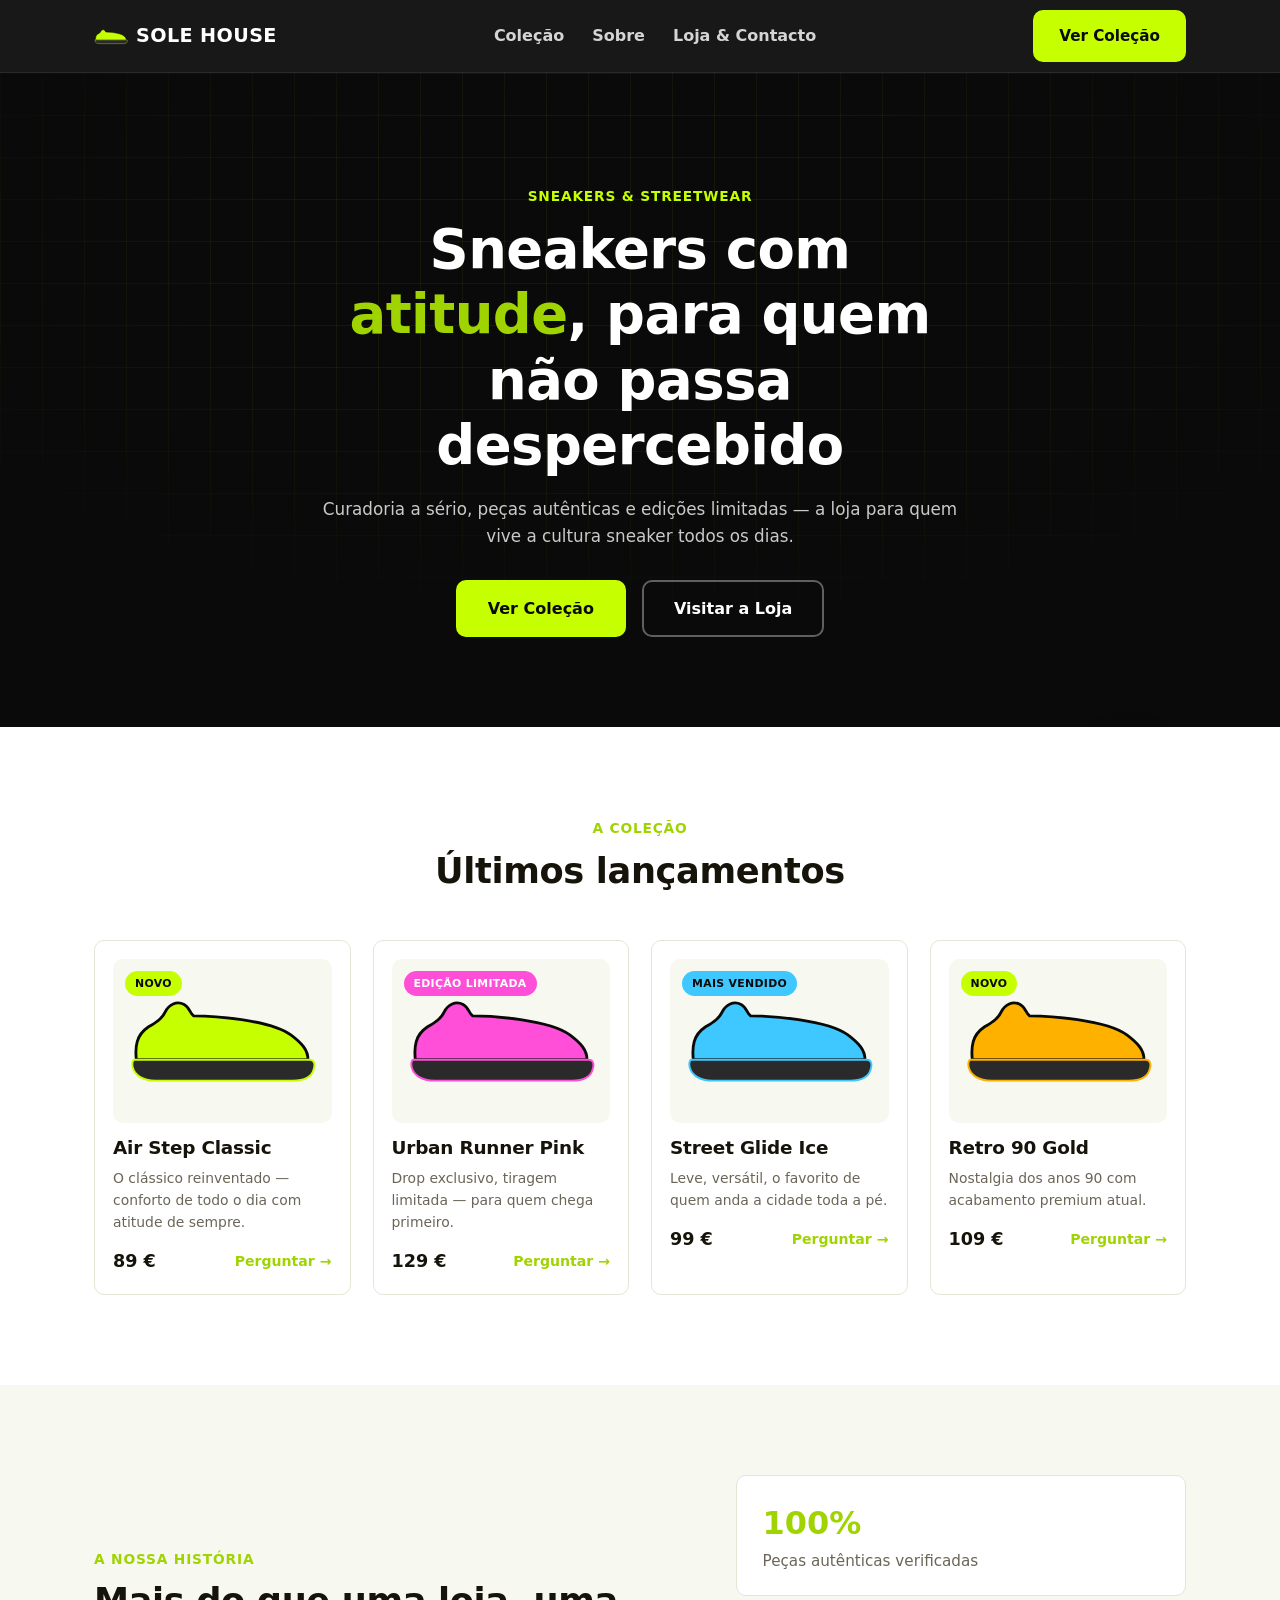
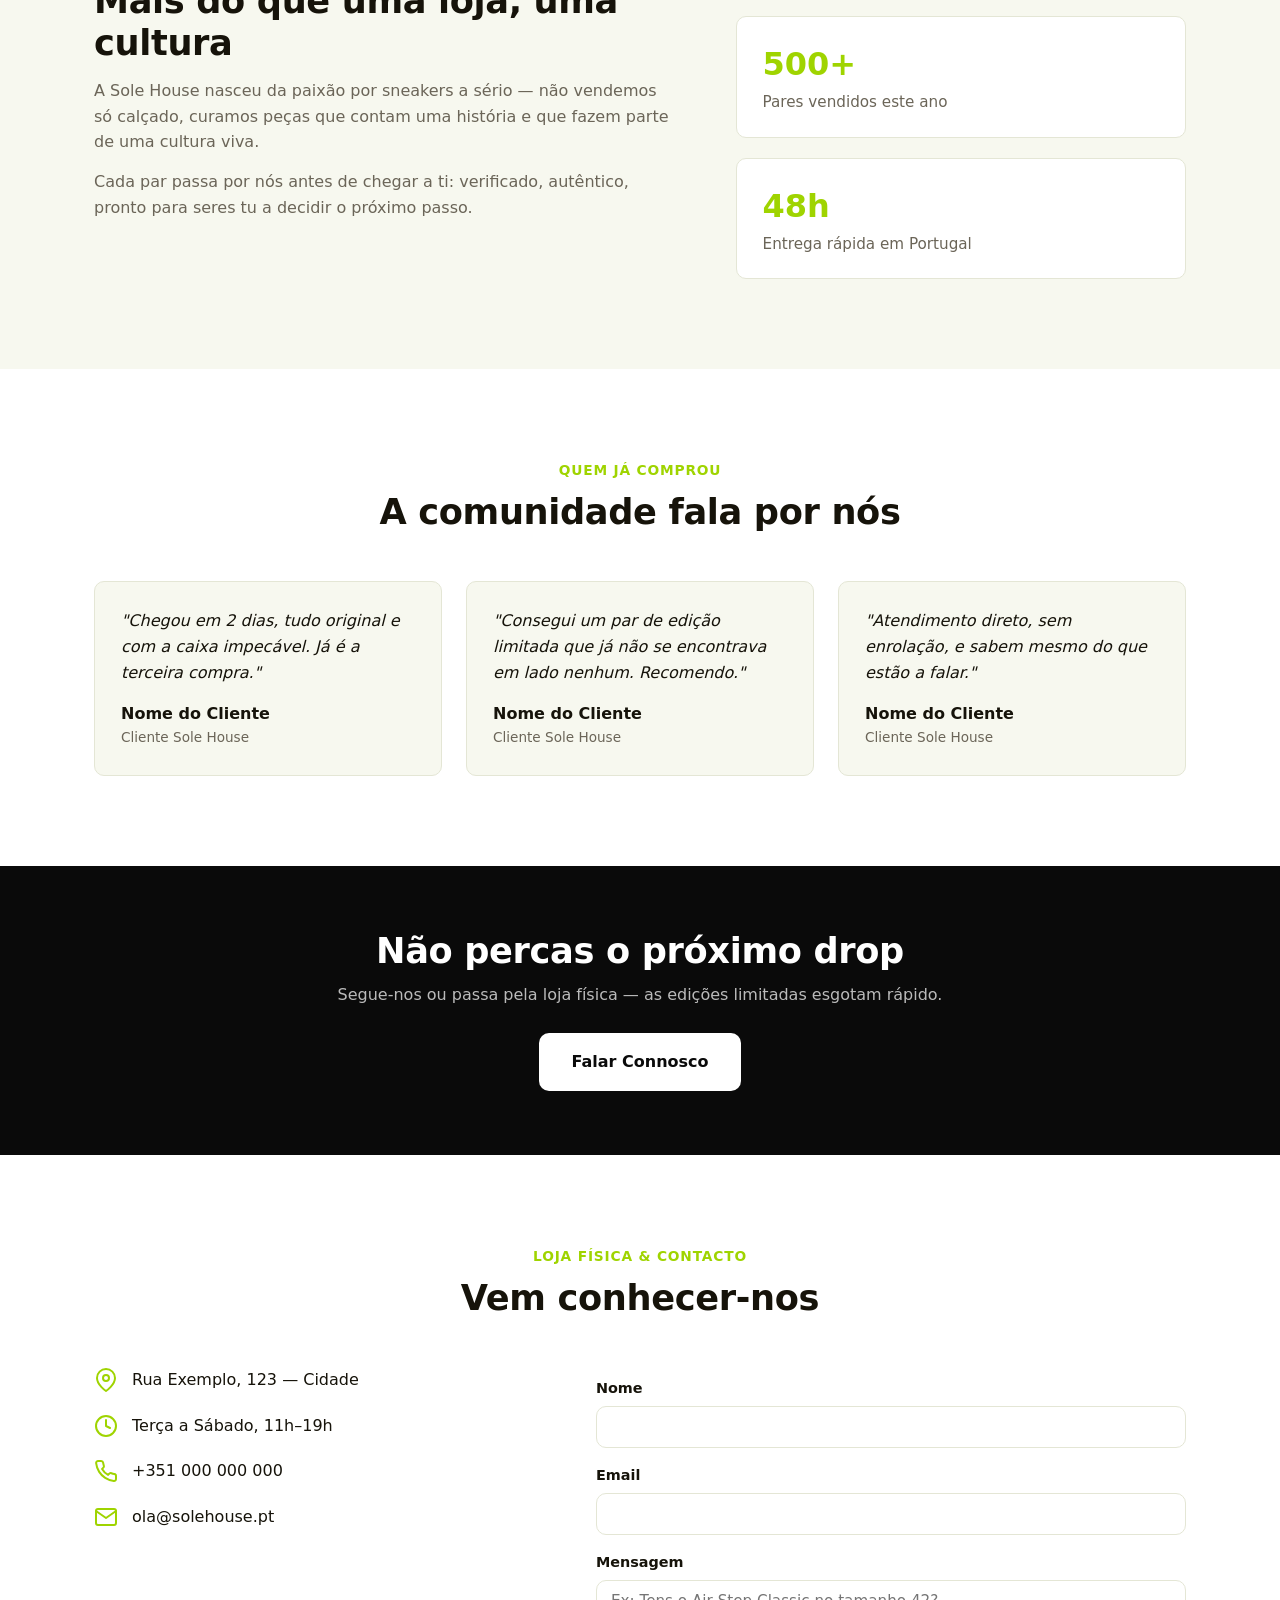
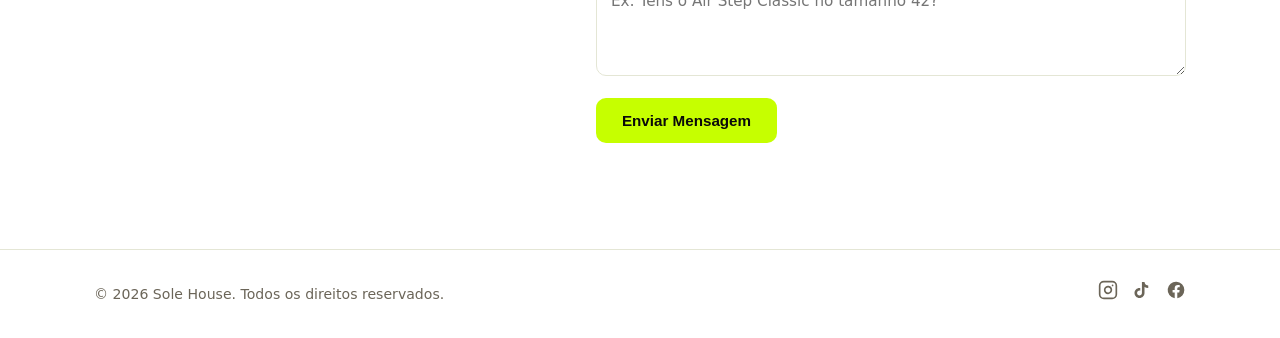
==== index.html @ ded4fe03 "feat: reskin completo — Sole House sneakers & streetwear" ====
<!DOCTYPE html>
<html lang="pt">
<head>
    <meta charset="UTF-8">
    <meta name="viewport" content="width=device-width, initial-scale=1.0">
    <title>Sole House | Sneakers & Streetwear</title>
    <meta name="description" content="Sneakers e streetwear com curadoria a sério — peças autênticas, edições limitadas e cultura de sempre.">
    <link rel="stylesheet" href="style.css">
</head>
<body>

    <!-- ============================================
         CABEÇALHO
         ============================================ -->
    <header id="cabecalho">
        <div class="container header-content">
            <a href="#topo" class="logo">
                <svg class="logo-icone" viewBox="0 0 200 100" stroke="#0a0a0a" stroke-width="3" stroke-linejoin="round" stroke-linecap="round">
                    <path d="M10 72 C 8 56, 10 44, 22 36 C 30 31, 36 28, 40 20 C 44 12, 52 8, 60 12 C 66 15, 66 22, 70 24 C 90 24, 150 28, 172 44 C 184 53, 190 60, 190 70 L 10 70 Z" fill="#c6ff00"/>
                    <path d="M8 70 L192 70 C 196 70 198 74 196 80 C 194 88 186 92 174 92 L 30 92 C 16 92 8 86 6 78 C 5 74 6 70 8 70 Z" fill="#2a2a2a" stroke="#c6ff00" stroke-width="2"/>
                </svg>
                SOLE HOUSE
            </a>

            <nav id="navPrincipal">
                <a href="#colecao">Coleção</a>
                <a href="#sobre">Sobre</a>
                <a href="#contacto">Loja & Contacto</a>
            </nav>

            <div class="header-acoes">
                <a href="#colecao" class="btn btn-primario">Ver Coleção</a>
                <button id="btnMenu" class="btn-menu" aria-label="Abrir menu" aria-expanded="false">
                    <svg viewBox="0 0 24 24" fill="none" stroke="currentColor" stroke-width="2" stroke-linecap="round" stroke-linejoin="round"><line x1="3" y1="6" x2="21" y2="6"/><line x1="3" y1="12" x2="21" y2="12"/><line x1="3" y1="18" x2="21" y2="18"/></svg>
                </button>
            </div>
        </div>
    </header>

    <!-- ============================================
         HERO
         ============================================ -->
    <section id="topo" class="hero">
        <div class="hero-fundo" aria-hidden="true">
            <div class="hero-grelha"></div>
            <svg class="hero-tenis" viewBox="0 0 200 100" stroke="#0a0a0a" stroke-width="3" stroke-linejoin="round" stroke-linecap="round">
                <path d="M10 72 C 8 56, 10 44, 22 36 C 30 31, 36 28, 40 20 C 44 12, 52 8, 60 12 C 66 15, 66 22, 70 24 C 90 24, 150 28, 172 44 C 184 53, 190 60, 190 70 L 10 70 Z" fill="#c6ff00"/>
                <path d="M46 22 C 50 16, 58 14, 64 18 C 68 21, 68 28, 64 32 C 58 28, 50 26, 46 22 Z" fill="#8fd400"/>
                <path d="M58 32 L78 24 M64 40 L86 32 M70 48 L94 41 M76 56 L100 50" stroke="#0a0a0a" stroke-width="2.2" fill="none"/>
                <path d="M40 64 C 70 54, 120 54, 158 60" stroke="#0a0a0a" stroke-width="2.2" fill="none"/>
                <path d="M8 70 L192 70 C 196 70 198 74 196 80 C 194 88 186 92 174 92 L 30 92 C 16 92 8 86 6 78 C 5 74 6 70 8 70 Z" fill="#2a2a2a" stroke="#c6ff00" stroke-width="2"/>
                <path d="M20 79 L184 79" stroke="#c6ff00" stroke-width="2.5" fill="none"/>
            </svg>
        </div>

        <div class="container hero-content">
            <p class="etiqueta etiqueta-clara">Sneakers & Streetwear</p>
            <h1>Sneakers com <span class="destaque-texto">atitude</span>, para quem não passa despercebido</h1>
            <p class="hero-subtitulo">Curadoria a sério, peças autênticas e edições limitadas — a loja para quem vive a cultura sneaker todos os dias.</p>
            <div class="hero-cta">
                <a href="#colecao" class="btn btn-primario btn-grande">Ver Coleção</a>
                <a href="#contacto" class="btn btn-secundario btn-grande">Visitar a Loja</a>
            </div>
        </div>
    </section>

    <!-- ============================================
         COLEÇÃO
         ============================================ -->
    <section id="colecao" class="colecao">
        <div class="container">
            <p class="etiqueta etiqueta-centro">A Coleção</p>
            <h2 class="titulo-centro">Últimos lançamentos</h2>

            <div class="produtos-grid">
                <article class="produto-cartao reveal">
                    <div class="produto-imagem" style="--cor-produto:#c6ff00">
                        <svg viewBox="0 0 200 100" stroke="#0a0a0a" stroke-width="3" stroke-linejoin="round" stroke-linecap="round"><path d="M10 72 C 8 56, 10 44, 22 36 C 30 31, 36 28, 40 20 C 44 12, 52 8, 60 12 C 66 15, 66 22, 70 24 C 90 24, 150 28, 172 44 C 184 53, 190 60, 190 70 L 10 70 Z" fill="currentColor"/><path d="M8 70 L192 70 C 196 70 198 74 196 80 C 194 88 186 92 174 92 L 30 92 C 16 92 8 86 6 78 C 5 74 6 70 8 70 Z" fill="#2a2a2a" stroke="currentColor" stroke-width="2"/></svg>
                    </div>
                    <span class="produto-tag produto-tag-novo">Novo</span>
                    <h3>Air Step Classic</h3>
                    <p class="produto-desc">O clássico reinventado — conforto de todo o dia com atitude de sempre.</p>
                    <div class="produto-rodape">
                        <span class="produto-preco">89 €</span>
                        <a href="#contacto" class="produto-link">Perguntar →</a>
                    </div>
                </article>

                <article class="produto-cartao reveal">
                    <div class="produto-imagem" style="--cor-produto:#ff4fd8">
                        <svg viewBox="0 0 200 100" stroke="#0a0a0a" stroke-width="3" stroke-linejoin="round" stroke-linecap="round"><path d="M10 72 C 8 56, 10 44, 22 36 C 30 31, 36 28, 40 20 C 44 12, 52 8, 60 12 C 66 15, 66 22, 70 24 C 90 24, 150 28, 172 44 C 184 53, 190 60, 190 70 L 10 70 Z" fill="currentColor"/><path d="M8 70 L192 70 C 196 70 198 74 196 80 C 194 88 186 92 174 92 L 30 92 C 16 92 8 86 6 78 C 5 74 6 70 8 70 Z" fill="#2a2a2a" stroke="currentColor" stroke-width="2"/></svg>
                    </div>
                    <span class="produto-tag produto-tag-limitado">Edição Limitada</span>
                    <h3>Urban Runner Pink</h3>
                    <p class="produto-desc">Drop exclusivo, tiragem limitada — para quem chega primeiro.</p>
                    <div class="produto-rodape">
                        <span class="produto-preco">129 €</span>
                        <a href="#contacto" class="produto-link">Perguntar →</a>
                    </div>
                </article>

                <article class="produto-cartao reveal">
                    <div class="produto-imagem" style="--cor-produto:#3ec8ff">
                        <svg viewBox="0 0 200 100" stroke="#0a0a0a" stroke-width="3" stroke-linejoin="round" stroke-linecap="round"><path d="M10 72 C 8 56, 10 44, 22 36 C 30 31, 36 28, 40 20 C 44 12, 52 8, 60 12 C 66 15, 66 22, 70 24 C 90 24, 150 28, 172 44 C 184 53, 190 60, 190 70 L 10 70 Z" fill="currentColor"/><path d="M8 70 L192 70 C 196 70 198 74 196 80 C 194 88 186 92 174 92 L 30 92 C 16 92 8 86 6 78 C 5 74 6 70 8 70 Z" fill="#2a2a2a" stroke="currentColor" stroke-width="2"/></svg>
                    </div>
                    <span class="produto-tag produto-tag-mais-vendido">Mais Vendido</span>
                    <h3>Street Glide Ice</h3>
                    <p class="produto-desc">Leve, versátil, o favorito de quem anda a cidade toda a pé.</p>
                    <div class="produto-rodape">
                        <span class="produto-preco">99 €</span>
                        <a href="#contacto" class="produto-link">Perguntar →</a>
                    </div>
                </article>

                <article class="produto-cartao reveal">
                    <div class="produto-imagem" style="--cor-produto:#ffb100">
                        <svg viewBox="0 0 200 100" stroke="#0a0a0a" stroke-width="3" stroke-linejoin="round" stroke-linecap="round"><path d="M10 72 C 8 56, 10 44, 22 36 C 30 31, 36 28, 40 20 C 44 12, 52 8, 60 12 C 66 15, 66 22, 70 24 C 90 24, 150 28, 172 44 C 184 53, 190 60, 190 70 L 10 70 Z" fill="currentColor"/><path d="M8 70 L192 70 C 196 70 198 74 196 80 C 194 88 186 92 174 92 L 30 92 C 16 92 8 86 6 78 C 5 74 6 70 8 70 Z" fill="#2a2a2a" stroke="currentColor" stroke-width="2"/></svg>
                    </div>
                    <span class="produto-tag produto-tag-novo">Novo</span>
                    <h3>Retro 90 Gold</h3>
                    <p class="produto-desc">Nostalgia dos anos 90 com acabamento premium atual.</p>
                    <div class="produto-rodape">
                        <span class="produto-preco">109 €</span>
                        <a href="#contacto" class="produto-link">Perguntar →</a>
                    </div>
                </article>
            </div>
        </div>
    </section>

    <!-- ============================================
         SOBRE
         ============================================ -->
    <section id="sobre" class="sobre">
        <div class="container">
            <div class="sobre-grid">
                <div class="sobre-texto reveal">
                    <p class="etiqueta">A Nossa História</p>
                    <h2>Mais do que uma loja, uma cultura</h2>
                    <p>A Sole House nasceu da paixão por sneakers a sério — não vendemos só calçado, curamos peças que contam uma história e que fazem parte de uma cultura viva.</p>
                    <p>Cada par passa por nós antes de chegar a ti: verificado, autêntico, pronto para seres tu a decidir o próximo passo.</p>
                </div>
                <div class="sobre-destaques">
                    <div class="destaque reveal">
                        <span class="destaque-numero">100%</span>
                        <span class="destaque-label">Peças autênticas verificadas</span>
                    </div>
                    <div class="destaque reveal">
                        <span class="destaque-numero">500+</span>
                        <span class="destaque-label">Pares vendidos este ano</span>
                    </div>
                    <div class="destaque reveal">
                        <span class="destaque-numero">48h</span>
                        <span class="destaque-label">Entrega rápida em Portugal</span>
                    </div>
                </div>
            </div>
        </div>
    </section>

    <!-- ============================================
         DEPOIMENTOS
         ============================================ -->
    <section id="depoimentos" class="depoimentos">
        <div class="container">
            <p class="etiqueta etiqueta-centro">Quem já comprou</p>
            <h2 class="titulo-centro">A comunidade fala por nós</h2>

            <div class="depoimentos-grid">
                <div class="depoimento-cartao reveal">
                    <p class="depoimento-texto">"Chegou em 2 dias, tudo original e com a caixa impecável. Já é a terceira compra."</p>
                    <p class="depoimento-autor">Nome do Cliente</p>
                    <p class="depoimento-cargo">Cliente Sole House</p>
                </div>
                <div class="depoimento-cartao reveal">
                    <p class="depoimento-texto">"Consegui um par de edição limitada que já não se encontrava em lado nenhum. Recomendo."</p>
                    <p class="depoimento-autor">Nome do Cliente</p>
                    <p class="depoimento-cargo">Cliente Sole House</p>
                </div>
                <div class="depoimento-cartao reveal">
                    <p class="depoimento-texto">"Atendimento direto, sem enrolação, e sabem mesmo do que estão a falar."</p>
                    <p class="depoimento-autor">Nome do Cliente</p>
                    <p class="depoimento-cargo">Cliente Sole House</p>
                </div>
            </div>
        </div>
    </section>

    <!-- ============================================
         FAIXA CTA
         ============================================ -->
    <section class="cta-faixa">
        <div class="container cta-faixa-content">
            <h2>Não percas o próximo drop</h2>
            <p>Segue-nos ou passa pela loja física — as edições limitadas esgotam rápido.</p>
            <a href="#contacto" class="btn btn-branco btn-grande">Falar Connosco</a>
        </div>
    </section>

    <!-- ============================================
         LOJA / CONTACTO
         ============================================ -->
    <section id="contacto" class="contacto">
        <div class="container">
            <p class="etiqueta etiqueta-centro">Loja Física & Contacto</p>
            <h2 class="titulo-centro">Vem conhecer-nos</h2>

            <div class="contacto-grid">
                <div class="contacto-info">
                    <div class="contacto-item">
                        <svg viewBox="0 0 24 24" fill="none" stroke="currentColor" stroke-width="2" stroke-linecap="round" stroke-linejoin="round"><path d="M21 10c0 7-9 13-9 13s-9-6-9-13a9 9 0 0 1 18 0z"/><circle cx="12" cy="10" r="3"/></svg>
                        <span>Rua Exemplo, 123 — Cidade</span>
                    </div>
                    <div class="contacto-item">
                        <svg viewBox="0 0 24 24" fill="none" stroke="currentColor" stroke-width="2" stroke-linecap="round" stroke-linejoin="round"><circle cx="12" cy="12" r="10"/><polyline points="12 6 12 12 16 14"/></svg>
                        <span>Terça a Sábado, 11h–19h</span>
                    </div>
                    <div class="contacto-item">
                        <svg viewBox="0 0 24 24" fill="none" stroke="currentColor" stroke-width="2" stroke-linecap="round" stroke-linejoin="round"><path d="M22 16.92v3a2 2 0 0 1-2.18 2 19.79 19.79 0 0 1-8.63-3.07 19.5 19.5 0 0 1-6-6 19.79 19.79 0 0 1-3.07-8.67A2 2 0 0 1 4.11 2h3a2 2 0 0 1 2 1.72c.13.96.36 1.9.7 2.81a2 2 0 0 1-.45 2.11L8.09 9.91a16 16 0 0 0 6 6l1.27-1.27a2 2 0 0 1 2.11-.45c.91.34 1.85.57 2.81.7A2 2 0 0 1 22 16.92z"/></svg>
                        <span>+351 000 000 000</span>
                    </div>
                    <div class="contacto-item">
                        <svg viewBox="0 0 24 24" fill="none" stroke="currentColor" stroke-width="2" stroke-linecap="round" stroke-linejoin="round"><rect x="2" y="4" width="20" height="16" rx="2"/><path d="m22 6-10 7L2 6"/></svg>
                        <span>ola@solehouse.pt</span>
                    </div>
                </div>

                <form class="contacto-form" id="formContacto">
                    <label for="nome">Nome</label>
                    <input type="text" id="nome" name="nome" required>

                    <label for="email">Email</label>
                    <input type="email" id="email" name="email" required>

                    <label for="mensagem">Mensagem</label>
                    <textarea id="mensagem" name="mensagem" rows="4" placeholder="Ex: Tens o Air Step Classic no tamanho 42?" required></textarea>

                    <button type="submit" class="btn btn-primario">Enviar Mensagem</button>
                    <p class="form-nota" id="formNota"></p>

                    <div class="confirmacao-envio" id="confirmacaoEnvio" hidden>
                        <p class="confirmacao-titulo">A tua mensagem está pronta a enviar</p>
                        <p class="confirmacao-texto">O teu email não abriu automaticamente (é normal se não tiveres um cliente de email predefinido). Escolhe uma opção:</p>
                        <div class="confirmacao-acoes">
                            <a href="#" id="linkAbrirEmail" class="btn btn-primario">Abrir no meu email</a>
                            <button type="button" id="btnCopiarMensagem" class="btn btn-secundario-claro">Copiar mensagem</button>
                        </div>
                        <textarea id="textoMensagem" class="confirmacao-texto-area" readonly rows="5"></textarea>
                    </div>
                </form>
            </div>
        </div>
    </section>

    <!-- ============================================
         RODAPÉ
         ============================================ -->
    <footer class="rodape">
        <div class="container rodape-content">
            <p>&copy; <span id="anoAtual"></span> Sole House. Todos os direitos reservados.</p>
            <div class="rodape-social">
                <a href="#" aria-label="Instagram"><svg viewBox="0 0 24 24" fill="none" stroke="currentColor" stroke-width="2" stroke-linecap="round" stroke-linejoin="round"><rect x="2" y="2" width="20" height="20" rx="5"/><path d="M16 11.37A4 4 0 1 1 12.63 8 4 4 0 0 1 16 11.37z"/><path d="M17.5 6.5h.01"/></svg></a>
                <a href="#" aria-label="TikTok"><svg viewBox="0 0 24 24" fill="currentColor"><path d="M16.6 5.8c-.9-.9-1.5-2.1-1.6-3.5h-3.1v13.3c0 1.6-1.3 2.9-2.9 2.9s-2.9-1.3-2.9-2.9 1.3-2.9 2.9-2.9c.3 0 .6.05.9.13V9.6c-.3-.04-.6-.07-.9-.07-3.3 0-6 2.7-6 6s2.7 6 6 6 6-2.7 6-6V8.3c1.3.9 2.8 1.4 4.5 1.4V6.5c-1 0-1.9-.3-2.9-.7z"/></svg></a>
                <a href="#" aria-label="Facebook"><svg viewBox="0 0 24 24" fill="currentColor"><path d="M22 12a10 10 0 1 0-11.56 9.87v-6.98H7.9V12h2.54V9.8c0-2.5 1.5-3.89 3.78-3.89 1.1 0 2.24.2 2.24.2v2.46h-1.26c-1.24 0-1.63.77-1.63 1.56V12h2.78l-.44 2.89h-2.34v6.98A10 10 0 0 0 22 12z"/></svg></a>
            </div>
        </div>
    </footer>

    <script src="script.js"></script>
</body>
</html>
---- style.css ----
/* ============================================
   TEMPLATE "VITRINE" — Sole House (Sneakers & Streetwear)
   ============================================
   Tema ousado: preto + verde-lima néon, streetwear.
   Para reutilizar noutra loja, muda as variáveis de
   cor aqui em baixo e os textos/produtos no index.html.
   ============================================ */

:root {
    --cor-primaria: #c6ff00;
    --cor-primaria-escura: #9fd400;
    --cor-destaque: #ff4fd8;

    --cor-escuro: #0a0a0a;
    --cor-escuro-suave: #171717;

    --cor-texto: #16130a;
    --cor-texto-suave: #6b6558;
    --cor-fundo: #ffffff;
    --cor-fundo-suave: #f7f8ef;
    --cor-borda: #e4e6d5;

    --fonte-base: 'Segoe UI', system-ui, -apple-system, Roboto, Arial, sans-serif;
    --raio: 10px;
    --sombra: 0 4px 14px rgba(0, 0, 0, 0.1);
}

* { margin: 0; padding: 0; box-sizing: border-box; }
html { scroll-behavior: smooth; }
body { font-family: var(--fonte-base); color: var(--cor-texto); background: var(--cor-fundo); line-height: 1.6; }
.container { max-width: 1140px; margin: 0 auto; padding: 0 24px; }
a { text-decoration: none; color: inherit; }
img { max-width: 100%; display: block; }
h1, h2, h3 { line-height: 1.2; font-weight: 900; letter-spacing: -0.01em; }
h1 { font-size: clamp(2.1rem, 4.4vw, 3.4rem); }
h2 { font-size: clamp(1.6rem, 3vw, 2.2rem); }
h3 { font-size: 1.15rem; margin-bottom: 8px; }
p { color: var(--cor-texto-suave); }

.icone-svg, svg { width: 24px; height: 24px; }

.etiqueta {
    display: inline-block;
    color: var(--cor-primaria-escura);
    font-weight: 800;
    font-size: 0.86rem;
    text-transform: uppercase;
    letter-spacing: 0.06em;
    margin-bottom: 10px;
}
.etiqueta-clara { color: var(--cor-primaria); }
.etiqueta-centro { display: block; text-align: center; }
.titulo-centro { text-align: center; margin-bottom: 48px; }
.destaque-texto { color: var(--cor-primaria-escura); }

/* Botões */
.btn {
    display: inline-block;
    padding: 12px 24px;
    border-radius: var(--raio);
    font-weight: 800;
    font-size: 0.95rem;
    border: 2px solid transparent;
    cursor: pointer;
    transition: transform 0.15s ease, box-shadow 0.15s ease, background 0.15s ease;
}
.btn:hover { transform: translateY(-2px); }
.btn:active { transform: scale(0.96); }
.btn-grande { padding: 14px 30px; font-size: 1rem; }
.btn-primario { background: var(--cor-primaria); color: var(--cor-escuro); }
.btn-primario:hover { background: var(--cor-primaria-escura); box-shadow: var(--sombra); }
.btn-secundario { background: transparent; border-color: rgba(255, 255, 255, 0.35); color: #fff; }
.btn-secundario:hover { border-color: var(--cor-primaria); color: var(--cor-primaria); }
.btn-branco { background: #fff; color: var(--cor-escuro); }
.btn-branco:hover { background: var(--cor-fundo-suave); }

/* ============================================
   CABEÇALHO
   ============================================ */
header#cabecalho {
    position: sticky; top: 0; z-index: 100;
    background: rgba(10, 10, 10, 0.94);
    backdrop-filter: blur(8px);
    border-bottom: 1px solid rgba(255, 255, 255, 0.08);
}
.header-content { display: flex; align-items: center; justify-content: space-between; height: 72px; }
.logo { display: flex; align-items: center; gap: 8px; font-weight: 900; font-size: 1.2rem; letter-spacing: 0.02em; color: #fff; }
.logo-icone { width: 34px; height: auto; }
#navPrincipal { display: flex; gap: 28px; }
#navPrincipal a { font-weight: 600; color: rgba(255, 255, 255, 0.82); transition: color 0.15s ease; }
#navPrincipal a:hover { color: var(--cor-primaria); }
.header-acoes { display: flex; align-items: center; gap: 16px; }
.btn-menu { display: none; background: none; border: none; cursor: pointer; color: #fff; padding: 6px; }

/* ============================================
   HERO
   ============================================ */
.hero {
    position: relative;
    padding: 110px 0 90px;
    background: var(--cor-escuro);
    color: #fff;
    text-align: center;
    overflow: hidden;
}
.hero-fundo { position: absolute; inset: 0; overflow: hidden; pointer-events: none; }
.hero-grelha {
    position: absolute; inset: 0;
    background-image: linear-gradient(rgba(198, 255, 0, 0.06) 1px, transparent 1px), linear-gradient(90deg, rgba(198, 255, 0, 0.06) 1px, transparent 1px);
    background-size: 42px 42px;
    mask-image: radial-gradient(ellipse 70% 60% at 50% 30%, #000 40%, transparent 100%);
}
.hero-tenis {
    position: absolute;
    bottom: -6%; right: -3%;
    width: 380px;
    opacity: 0.9;
    transform: rotate(-8deg);
    filter: drop-shadow(0 14px 30px rgba(0, 0, 0, 0.45));
    animation: flutuarTenis 6s ease-in-out infinite;
}
@keyframes flutuarTenis {
    0%, 100% { transform: rotate(-8deg) translateY(0); }
    50% { transform: rotate(-4deg) translateY(-14px); }
}
.hero-content { position: relative; z-index: 1; max-width: 720px; margin: 0 auto; }
.hero h1 { margin-bottom: 18px; }
.hero-subtitulo { color: rgba(255, 255, 255, 0.78); font-size: 1.05rem; margin-bottom: 30px; }
.hero-cta { display: flex; gap: 16px; justify-content: center; flex-wrap: wrap; }

/* ============================================
   COLEÇÃO / PRODUTOS
   ============================================ */
.colecao { padding: 90px 0; }
.produtos-grid { display: grid; grid-template-columns: repeat(4, 1fr); gap: 22px; }
.produto-cartao {
    background: #fff;
    border: 1px solid var(--cor-borda);
    border-radius: var(--raio);
    padding: 18px;
    position: relative;
    transition: transform 0.15s ease, box-shadow 0.15s ease;
}
.produto-cartao:hover { transform: translateY(-4px); box-shadow: var(--sombra); }
.produto-imagem {
    background: var(--cor-fundo-suave);
    border-radius: var(--raio);
    aspect-ratio: 4 / 3;
    display: flex; align-items: center; justify-content: center;
    color: var(--cor-produto, var(--cor-primaria));
    margin-bottom: 14px;
    padding: 14px;
}
.produto-imagem svg { width: 100%; height: auto; }
.produto-tag {
    position: absolute;
    top: 30px; left: 30px;
    font-size: 0.68rem;
    font-weight: 800;
    text-transform: uppercase;
    letter-spacing: 0.03em;
    padding: 4px 10px;
    border-radius: 999px;
    color: var(--cor-escuro);
}
.produto-tag-novo { background: var(--cor-primaria); }
.produto-tag-limitado { background: #ff4fd8; color: #fff; }
.produto-tag-mais-vendido { background: #3ec8ff; }
.produto-desc { font-size: 0.87rem; margin-bottom: 14px; }
.produto-rodape { display: flex; align-items: center; justify-content: space-between; }
.produto-preco { font-weight: 900; font-size: 1.1rem; color: var(--cor-texto); }
.produto-link { font-weight: 700; font-size: 0.88rem; color: var(--cor-primaria-escura); }
.produto-link:hover { text-decoration: underline; }

/* ============================================
   SOBRE
   ============================================ */
.sobre { padding: 90px 0; background: var(--cor-fundo-suave); }
.sobre-grid { display: grid; grid-template-columns: 1.3fr 1fr; gap: 56px; align-items: center; }
.sobre-texto p { margin-top: 14px; }
.sobre-destaques { display: grid; gap: 20px; }
.destaque {
    background: #fff;
    border: 1px solid var(--cor-borda);
    border-radius: var(--raio);
    padding: 22px 26px;
    display: flex;
    flex-direction: column;
}
.destaque-numero { font-size: 2rem; font-weight: 900; color: var(--cor-primaria-escura); }
.destaque-label { color: var(--cor-texto-suave); font-size: 0.95rem; }

/* ============================================
   DEPOIMENTOS
   ============================================ */
.depoimentos { padding: 90px 0; }
.depoimentos-grid { display: grid; grid-template-columns: repeat(3, 1fr); gap: 24px; }
.depoimento-cartao {
    background: var(--cor-fundo-suave);
    border: 1px solid var(--cor-borda);
    border-radius: var(--raio);
    padding: 26px;
}
.depoimento-texto { font-style: italic; color: var(--cor-texto); margin-bottom: 16px; }
.depoimento-autor { font-weight: 800; color: var(--cor-texto); }
.depoimento-cargo { font-size: 0.85rem; }

/* ============================================
   FAIXA CTA
   ============================================ */
.cta-faixa {
    background: var(--cor-escuro);
    color: #fff;
    padding: 64px 0;
    text-align: center;
}
.cta-faixa h2 { margin-bottom: 10px; }
.cta-faixa p { color: rgba(255, 255, 255, 0.72); margin-bottom: 26px; }

/* ============================================
   CONTACTO
   ============================================ */
.contacto { padding: 90px 0; }
.contacto-grid { display: grid; grid-template-columns: 1fr 1.3fr; gap: 48px; }
.contacto-info { display: flex; flex-direction: column; gap: 20px; }
.contacto-item { display: flex; align-items: center; gap: 14px; color: var(--cor-texto); }
.contacto-item svg { color: var(--cor-primaria-escura); flex-shrink: 0; }

.contacto-form { display: flex; flex-direction: column; gap: 6px; }
.contacto-form label { font-weight: 700; font-size: 0.9rem; margin-top: 10px; }
.contacto-form input, .contacto-form textarea {
    padding: 11px 14px;
    border: 1px solid var(--cor-borda);
    border-radius: var(--raio);
    font-family: inherit;
    font-size: 0.95rem;
    resize: vertical;
}
.contacto-form input:focus, .contacto-form textarea:focus { outline: none; border-color: var(--cor-primaria-escura); }
.contacto-form button { margin-top: 16px; align-self: flex-start; }
.form-nota { margin-top: 10px; font-size: 0.88rem; }

.confirmacao-envio {
    margin-top: 10px;
    background: var(--cor-fundo-suave);
    border: 1px solid var(--cor-primaria-escura);
    border-radius: var(--raio);
    padding: 18px;
}
.confirmacao-titulo { font-weight: 800; color: var(--cor-texto); margin-bottom: 6px; }
.confirmacao-texto { font-size: 0.88rem; margin-bottom: 14px; }
.confirmacao-acoes { display: flex; gap: 10px; flex-wrap: wrap; margin-bottom: 12px; }
.btn-secundario-claro { background: #fff; border-color: var(--cor-borda); color: var(--cor-texto); }
.btn-secundario-claro:hover { border-color: var(--cor-primaria-escura); color: var(--cor-primaria-escura); }
.btn-secundario-claro.copiado { background: var(--cor-primaria); border-color: var(--cor-primaria); color: var(--cor-escuro); }
.confirmacao-texto-area {
    width: 100%;
    padding: 10px 12px;
    border: 1px solid var(--cor-borda);
    border-radius: var(--raio);
    font-family: inherit;
    font-size: 0.82rem;
    color: var(--cor-texto-suave);
    background: #fff;
    resize: vertical;
}

/* ============================================
   RODAPÉ
   ============================================ */
.rodape { padding: 30px 0; border-top: 1px solid var(--cor-borda); }
.rodape-content { display: flex; justify-content: space-between; align-items: center; flex-wrap: wrap; gap: 16px; }
.rodape-content p { font-size: 0.88rem; }
.rodape-social { display: flex; gap: 14px; }
.rodape-social svg { width: 20px; height: 20px; color: var(--cor-texto-suave); transition: color 0.15s ease; }
.rodape-social a:hover svg { color: var(--cor-primaria-escura); }

/* ============================================
   ANIMAÇÃO DE ENTRADA
   ============================================ */
.reveal { opacity: 0; transform: translateY(18px); transition: opacity 0.6s ease, transform 0.6s ease; }
.reveal.visivel { opacity: 1; transform: translateY(0); }

/* ============================================
   RESPONSIVO
   ============================================ */
@media (max-width: 980px) {
    .produtos-grid { grid-template-columns: repeat(2, 1fr); }
}

@media (max-width: 900px) {
    .sobre-grid, .contacto-grid { grid-template-columns: 1fr; }
    .depoimentos-grid { grid-template-columns: 1fr; }
    .hero-tenis { width: 260px; }
}

@media (max-width: 640px) {
    #navPrincipal {
        position: fixed; top: 72px; left: 0; right: 0;
        background: var(--cor-escuro); border-bottom: 1px solid rgba(255,255,255,0.1);
        flex-direction: column; padding: 20px 24px; gap: 16px;
        display: none;
    }
    #navPrincipal.aberto { display: flex; }
    .btn-menu { display: block; }
    .header-acoes .btn-primario { display: none; }
    .produtos-grid { grid-template-columns: 1fr; }
    .hero { padding: 90px 0 60px; }
    .hero-tenis { width: 200px; opacity: 0.5; }
}
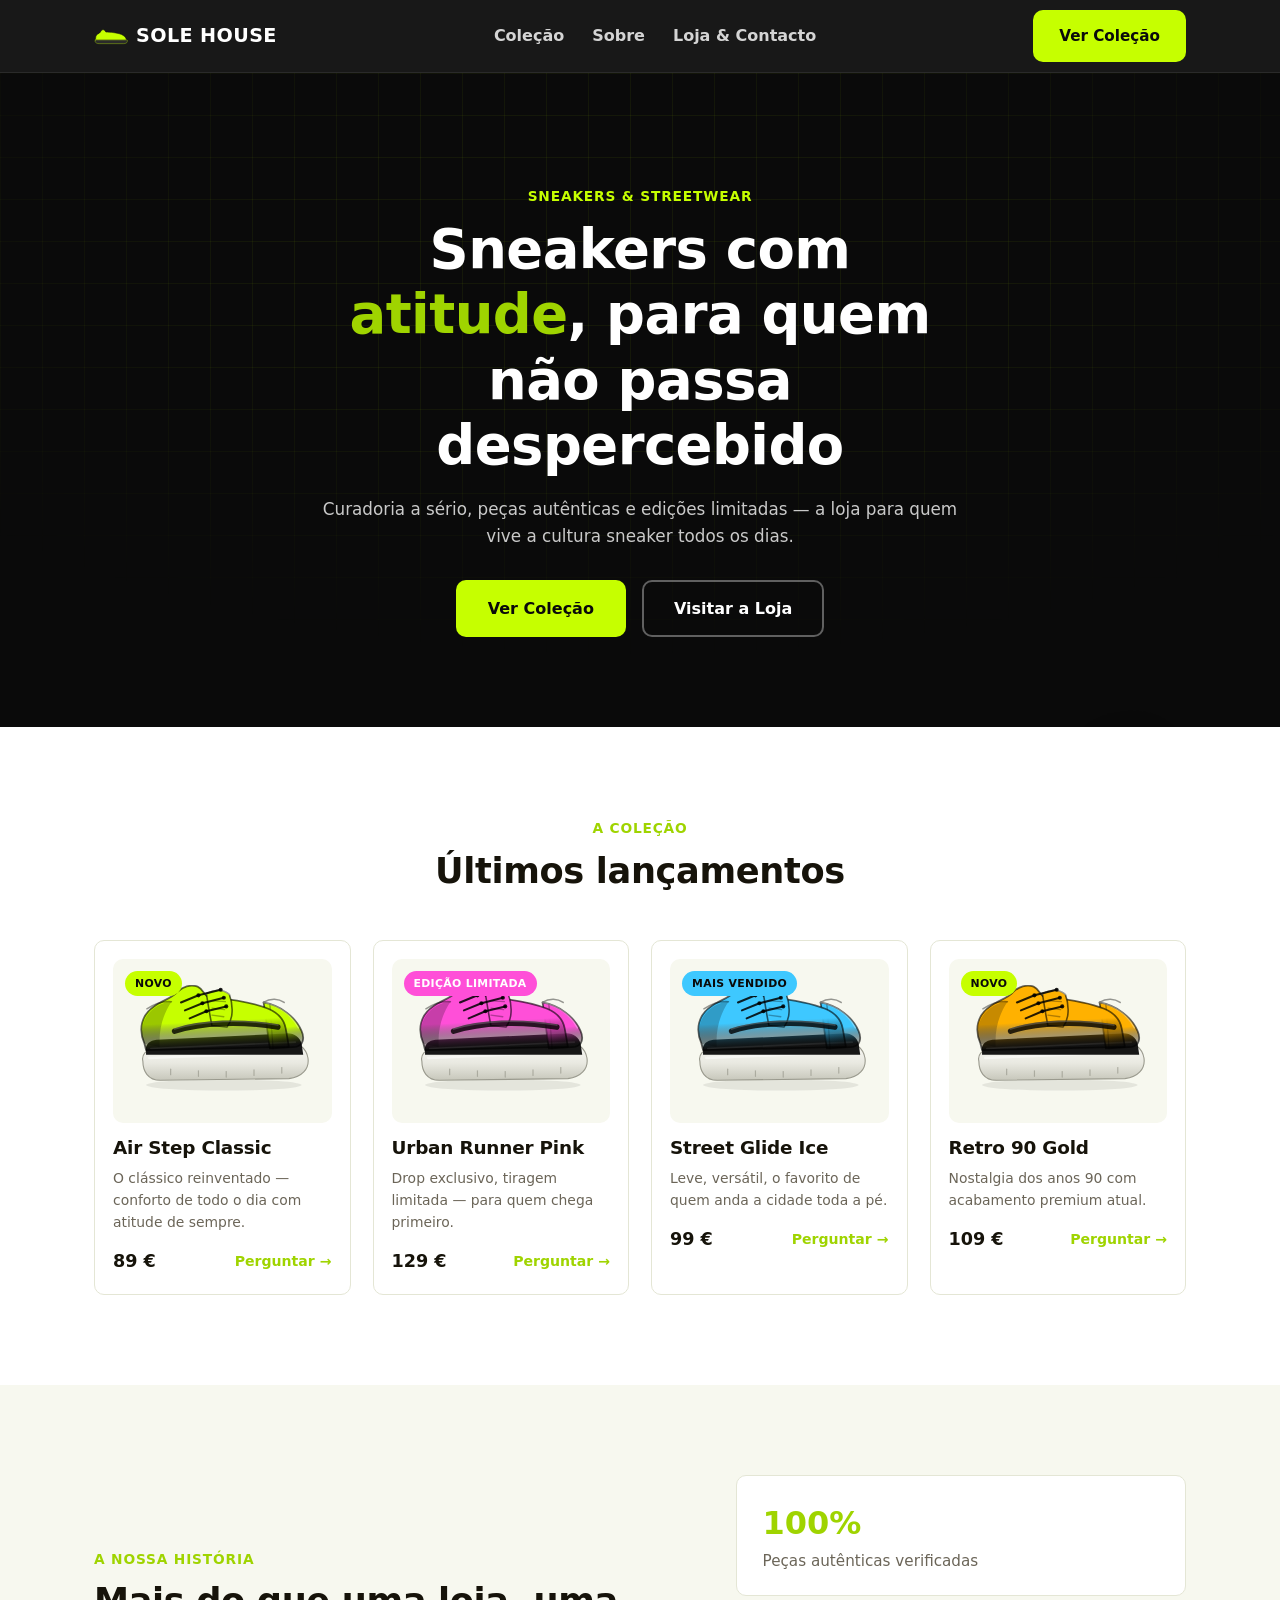
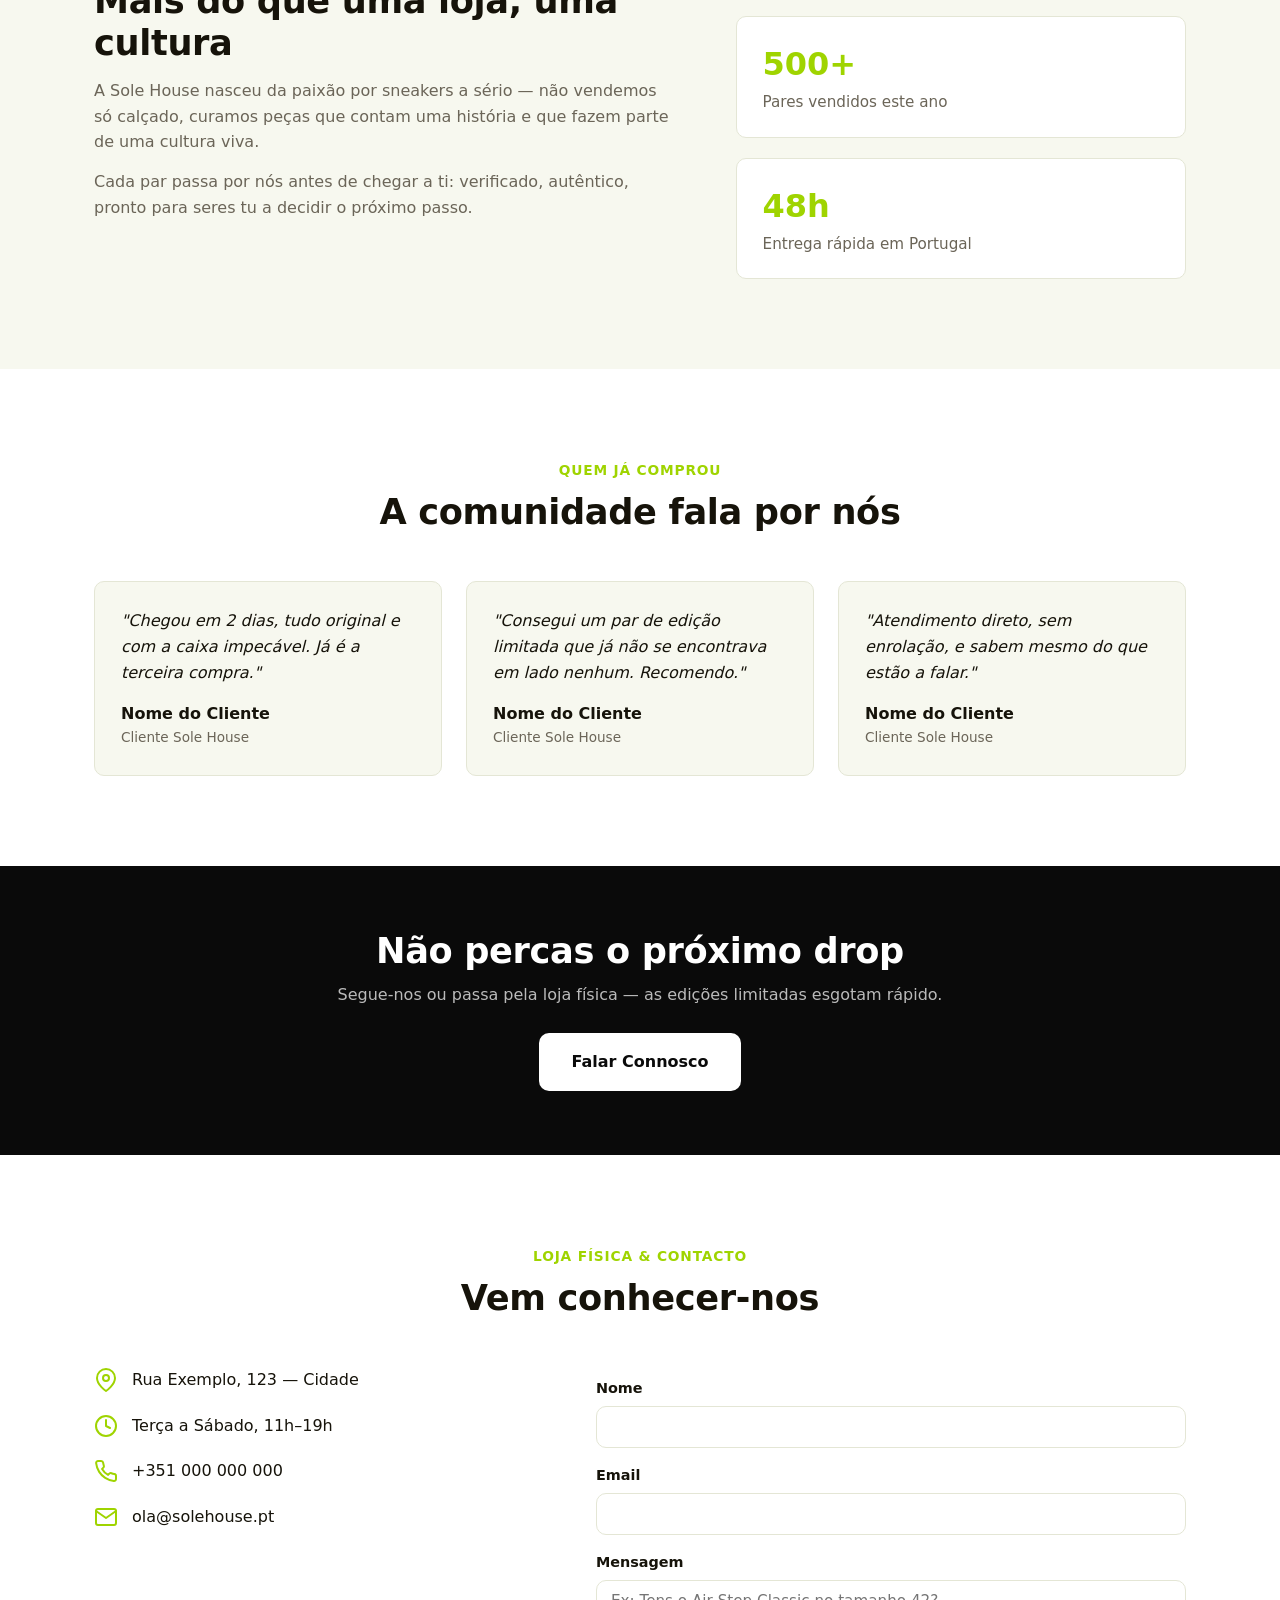
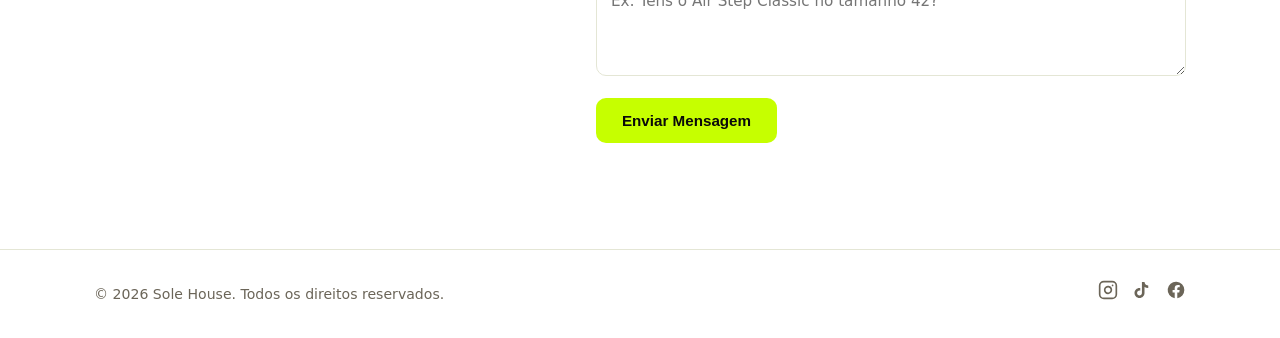
==== commit ac6bd4d5: "feat: ícones dos ténis com ilustração mais realista" ====
--- a/index.html
+++ b/index.html
@@ -75,7 +75,32 @@
             <div class="produtos-grid">
                 <article class="produto-cartao reveal">
                     <div class="produto-imagem" style="--cor-produto:#c6ff00">
-                        <svg viewBox="0 0 200 100" stroke="#0a0a0a" stroke-width="3" stroke-linejoin="round" stroke-linecap="round"><path d="M10 72 C 8 56, 10 44, 22 36 C 30 31, 36 28, 40 20 C 44 12, 52 8, 60 12 C 66 15, 66 22, 70 24 C 90 24, 150 28, 172 44 C 184 53, 190 60, 190 70 L 10 70 Z" fill="currentColor"/><path d="M8 70 L192 70 C 196 70 198 74 196 80 C 194 88 186 92 174 92 L 30 92 C 16 92 8 86 6 78 C 5 74 6 70 8 70 Z" fill="#2a2a2a" stroke="currentColor" stroke-width="2"/></svg>
+                        <svg viewBox="0 0 240 140" stroke-linejoin="round" stroke-linecap="round">
+                            <defs>
+                                <linearGradient id="b1" x1="0" y1="0" x2="0.12" y2="1"><stop offset="0%" stop-color="currentColor"/><stop offset="60%" stop-color="currentColor"/><stop offset="100%" stop-color="#000" stop-opacity="0.25"/></linearGradient>
+                                <linearGradient id="s1" x1="0" y1="0" x2="0" y2="1"><stop offset="0%" stop-color="#fbfbf8"/><stop offset="55%" stop-color="#e9e9e1"/><stop offset="100%" stop-color="#c7c7bb"/></linearGradient>
+                            </defs>
+                            <ellipse cx="122" cy="126" rx="98" ry="7" fill="#000" opacity="0.08"/>
+                            <path d="M20 96 C18 88 24 81 34 80 L202 72 C216 71 226 80 228 92 C230 106 220 116 204 118 L42 120 C26 120 20 108 20 96 Z" fill="url(#s1)" stroke="#9a9a8e" stroke-width="1.4"/>
+                            <path d="M28 92 L220 84" stroke="#fff" stroke-opacity="0.5" stroke-width="3"/>
+                            <g stroke="#9a9a8e" stroke-width="1.5" opacity="0.7"><line x1="55" y1="106" x2="55" y2="113"/><line x1="90" y1="108" x2="90" y2="115"/><line x1="125" y1="109" x2="125" y2="116"/><line x1="160" y1="107" x2="160" y2="114"/><line x1="195" y1="104" x2="195" y2="111"/></g>
+                            <path d="M24 84 C22 76 28 70 37 69 L200 61 C210 60 218 66 220 74 L222 88 L24 88 Z" fill="#161616"/>
+                            <path d="M30 80 L212 72" stroke="#fff" stroke-opacity="0.12" stroke-width="2"/>
+                            <path d="M172 22 C194 26 212 40 220 58 C224 67 222 76 213 78 L184 80 L180 80 C177 61 175 40 172 22 Z" fill="url(#b1)" stroke="#000" stroke-opacity="0.6" stroke-width="2.2"/>
+                            <path d="M172 22 C181 16 191 17 198 22" fill="none" stroke="#000" stroke-opacity="0.4" stroke-width="2"/>
+                            <path d="M180 24 L184 80" stroke="#000" stroke-opacity="0.35" stroke-width="1.6"/>
+                            <path d="M22 74 C14 56 18 38 34 27 C45 19 56 17 63 9 C70 2 80 -1 89 2 C96 5 97 13 102 15 C120 17 152 19 178 30 C190 35 198 44 200 55 L204 78 L24 82 Z" fill="url(#b1)" stroke="#000" stroke-opacity="0.6" stroke-width="2.2"/>
+                            <path d="M22 74 C16 58 19 42 32 31 C40 24 49 21 56 21 C47 34 41 52 41 70 L41 78 Z" fill="#000" fill-opacity="0.22"/>
+                            <path d="M25 30 C36 23 47 20 56 21" fill="none" stroke="#000" stroke-opacity="0.4" stroke-width="1.8"/>
+                            <path d="M100 11 C110 5 121 5 129 12 C134 26 134 43 126 53 L107 51 C104 37 102 23 100 11 Z" fill="currentColor" stroke="#000" stroke-opacity="0.6" stroke-width="2"/>
+                            <path d="M108 20 L124 21 M107 29 L123 31 M107 38 L122 40" stroke="#000" stroke-opacity="0.3" stroke-width="1.6"/>
+                            <path d="M100 11 C110 5 121 5 129 12" fill="none" stroke="#fff" stroke-opacity="0.4" stroke-width="1.6"/>
+                            <g stroke="#000" stroke-opacity="0.85" stroke-width="2.6"><line x1="90" y1="13" x2="118" y2="6"/><line x1="90" y1="13" x2="68" y2="22"/><line x1="95" y1="23" x2="122" y2="16"/><line x1="95" y1="23" x2="73" y2="32"/><line x1="100" y1="33" x2="125" y2="27"/><line x1="100" y1="33" x2="79" y2="42"/></g>
+                            <g fill="#000" fill-opacity="0.85"><circle cx="90" cy="13" r="2.6"/><circle cx="95" cy="23" r="2.6"/><circle cx="100" cy="33" r="2.6"/><circle cx="118" cy="6" r="2.6"/><circle cx="122" cy="16" r="2.6"/><circle cx="125" cy="27" r="2.6"/></g>
+                            <path d="M60 58 C94 47 144 45 190 53" fill="none" stroke="#000" stroke-opacity="0.8" stroke-width="7"/>
+                            <path d="M60 58 C94 47 144 45 190 53" fill="none" stroke="#fff" stroke-opacity="0.2" stroke-width="2" transform="translate(0,-2.5)"/>
+                            <path d="M172 22 C192 26 208 38 216 54" fill="none" stroke="#fff" stroke-opacity="0.3" stroke-width="2"/>
+                        </svg>
                     </div>
                     <span class="produto-tag produto-tag-novo">Novo</span>
                     <h3>Air Step Classic</h3>
@@ -88,7 +113,32 @@
 
                 <article class="produto-cartao reveal">
                     <div class="produto-imagem" style="--cor-produto:#ff4fd8">
-                        <svg viewBox="0 0 200 100" stroke="#0a0a0a" stroke-width="3" stroke-linejoin="round" stroke-linecap="round"><path d="M10 72 C 8 56, 10 44, 22 36 C 30 31, 36 28, 40 20 C 44 12, 52 8, 60 12 C 66 15, 66 22, 70 24 C 90 24, 150 28, 172 44 C 184 53, 190 60, 190 70 L 10 70 Z" fill="currentColor"/><path d="M8 70 L192 70 C 196 70 198 74 196 80 C 194 88 186 92 174 92 L 30 92 C 16 92 8 86 6 78 C 5 74 6 70 8 70 Z" fill="#2a2a2a" stroke="currentColor" stroke-width="2"/></svg>
+                        <svg viewBox="0 0 240 140" stroke-linejoin="round" stroke-linecap="round">
+                            <defs>
+                                <linearGradient id="b2" x1="0" y1="0" x2="0.12" y2="1"><stop offset="0%" stop-color="currentColor"/><stop offset="60%" stop-color="currentColor"/><stop offset="100%" stop-color="#000" stop-opacity="0.25"/></linearGradient>
+                                <linearGradient id="s2" x1="0" y1="0" x2="0" y2="1"><stop offset="0%" stop-color="#fbfbf8"/><stop offset="55%" stop-color="#e9e9e1"/><stop offset="100%" stop-color="#c7c7bb"/></linearGradient>
+                            </defs>
+                            <ellipse cx="122" cy="126" rx="98" ry="7" fill="#000" opacity="0.08"/>
+                            <path d="M20 96 C18 88 24 81 34 80 L202 72 C216 71 226 80 228 92 C230 106 220 116 204 118 L42 120 C26 120 20 108 20 96 Z" fill="url(#s2)" stroke="#9a9a8e" stroke-width="1.4"/>
+                            <path d="M28 92 L220 84" stroke="#fff" stroke-opacity="0.5" stroke-width="3"/>
+                            <g stroke="#9a9a8e" stroke-width="1.5" opacity="0.7"><line x1="55" y1="106" x2="55" y2="113"/><line x1="90" y1="108" x2="90" y2="115"/><line x1="125" y1="109" x2="125" y2="116"/><line x1="160" y1="107" x2="160" y2="114"/><line x1="195" y1="104" x2="195" y2="111"/></g>
+                            <path d="M24 84 C22 76 28 70 37 69 L200 61 C210 60 218 66 220 74 L222 88 L24 88 Z" fill="#161616"/>
+                            <path d="M30 80 L212 72" stroke="#fff" stroke-opacity="0.12" stroke-width="2"/>
+                            <path d="M172 22 C194 26 212 40 220 58 C224 67 222 76 213 78 L184 80 L180 80 C177 61 175 40 172 22 Z" fill="url(#b2)" stroke="#000" stroke-opacity="0.6" stroke-width="2.2"/>
+                            <path d="M172 22 C181 16 191 17 198 22" fill="none" stroke="#000" stroke-opacity="0.4" stroke-width="2"/>
+                            <path d="M180 24 L184 80" stroke="#000" stroke-opacity="0.35" stroke-width="1.6"/>
+                            <path d="M22 74 C14 56 18 38 34 27 C45 19 56 17 63 9 C70 2 80 -1 89 2 C96 5 97 13 102 15 C120 17 152 19 178 30 C190 35 198 44 200 55 L204 78 L24 82 Z" fill="url(#b2)" stroke="#000" stroke-opacity="0.6" stroke-width="2.2"/>
+                            <path d="M22 74 C16 58 19 42 32 31 C40 24 49 21 56 21 C47 34 41 52 41 70 L41 78 Z" fill="#000" fill-opacity="0.22"/>
+                            <path d="M25 30 C36 23 47 20 56 21" fill="none" stroke="#000" stroke-opacity="0.4" stroke-width="1.8"/>
+                            <path d="M100 11 C110 5 121 5 129 12 C134 26 134 43 126 53 L107 51 C104 37 102 23 100 11 Z" fill="currentColor" stroke="#000" stroke-opacity="0.6" stroke-width="2"/>
+                            <path d="M108 20 L124 21 M107 29 L123 31 M107 38 L122 40" stroke="#000" stroke-opacity="0.3" stroke-width="1.6"/>
+                            <path d="M100 11 C110 5 121 5 129 12" fill="none" stroke="#fff" stroke-opacity="0.4" stroke-width="1.6"/>
+                            <g stroke="#000" stroke-opacity="0.85" stroke-width="2.6"><line x1="90" y1="13" x2="118" y2="6"/><line x1="90" y1="13" x2="68" y2="22"/><line x1="95" y1="23" x2="122" y2="16"/><line x1="95" y1="23" x2="73" y2="32"/><line x1="100" y1="33" x2="125" y2="27"/><line x1="100" y1="33" x2="79" y2="42"/></g>
+                            <g fill="#000" fill-opacity="0.85"><circle cx="90" cy="13" r="2.6"/><circle cx="95" cy="23" r="2.6"/><circle cx="100" cy="33" r="2.6"/><circle cx="118" cy="6" r="2.6"/><circle cx="122" cy="16" r="2.6"/><circle cx="125" cy="27" r="2.6"/></g>
+                            <path d="M60 58 C94 47 144 45 190 53" fill="none" stroke="#000" stroke-opacity="0.8" stroke-width="7"/>
+                            <path d="M60 58 C94 47 144 45 190 53" fill="none" stroke="#fff" stroke-opacity="0.2" stroke-width="2" transform="translate(0,-2.5)"/>
+                            <path d="M172 22 C192 26 208 38 216 54" fill="none" stroke="#fff" stroke-opacity="0.3" stroke-width="2"/>
+                        </svg>
                     </div>
                     <span class="produto-tag produto-tag-limitado">Edição Limitada</span>
                     <h3>Urban Runner Pink</h3>
@@ -101,7 +151,32 @@
 
                 <article class="produto-cartao reveal">
                     <div class="produto-imagem" style="--cor-produto:#3ec8ff">
-                        <svg viewBox="0 0 200 100" stroke="#0a0a0a" stroke-width="3" stroke-linejoin="round" stroke-linecap="round"><path d="M10 72 C 8 56, 10 44, 22 36 C 30 31, 36 28, 40 20 C 44 12, 52 8, 60 12 C 66 15, 66 22, 70 24 C 90 24, 150 28, 172 44 C 184 53, 190 60, 190 70 L 10 70 Z" fill="currentColor"/><path d="M8 70 L192 70 C 196 70 198 74 196 80 C 194 88 186 92 174 92 L 30 92 C 16 92 8 86 6 78 C 5 74 6 70 8 70 Z" fill="#2a2a2a" stroke="currentColor" stroke-width="2"/></svg>
+                        <svg viewBox="0 0 240 140" stroke-linejoin="round" stroke-linecap="round">
+                            <defs>
+                                <linearGradient id="b3" x1="0" y1="0" x2="0.12" y2="1"><stop offset="0%" stop-color="currentColor"/><stop offset="60%" stop-color="currentColor"/><stop offset="100%" stop-color="#000" stop-opacity="0.25"/></linearGradient>
+                                <linearGradient id="s3" x1="0" y1="0" x2="0" y2="1"><stop offset="0%" stop-color="#fbfbf8"/><stop offset="55%" stop-color="#e9e9e1"/><stop offset="100%" stop-color="#c7c7bb"/></linearGradient>
+                            </defs>
+                            <ellipse cx="122" cy="126" rx="98" ry="7" fill="#000" opacity="0.08"/>
+                            <path d="M20 96 C18 88 24 81 34 80 L202 72 C216 71 226 80 228 92 C230 106 220 116 204 118 L42 120 C26 120 20 108 20 96 Z" fill="url(#s3)" stroke="#9a9a8e" stroke-width="1.4"/>
+                            <path d="M28 92 L220 84" stroke="#fff" stroke-opacity="0.5" stroke-width="3"/>
+                            <g stroke="#9a9a8e" stroke-width="1.5" opacity="0.7"><line x1="55" y1="106" x2="55" y2="113"/><line x1="90" y1="108" x2="90" y2="115"/><line x1="125" y1="109" x2="125" y2="116"/><line x1="160" y1="107" x2="160" y2="114"/><line x1="195" y1="104" x2="195" y2="111"/></g>
+                            <path d="M24 84 C22 76 28 70 37 69 L200 61 C210 60 218 66 220 74 L222 88 L24 88 Z" fill="#161616"/>
+                            <path d="M30 80 L212 72" stroke="#fff" stroke-opacity="0.12" stroke-width="2"/>
+                            <path d="M172 22 C194 26 212 40 220 58 C224 67 222 76 213 78 L184 80 L180 80 C177 61 175 40 172 22 Z" fill="url(#b3)" stroke="#000" stroke-opacity="0.6" stroke-width="2.2"/>
+                            <path d="M172 22 C181 16 191 17 198 22" fill="none" stroke="#000" stroke-opacity="0.4" stroke-width="2"/>
+                            <path d="M180 24 L184 80" stroke="#000" stroke-opacity="0.35" stroke-width="1.6"/>
+                            <path d="M22 74 C14 56 18 38 34 27 C45 19 56 17 63 9 C70 2 80 -1 89 2 C96 5 97 13 102 15 C120 17 152 19 178 30 C190 35 198 44 200 55 L204 78 L24 82 Z" fill="url(#b3)" stroke="#000" stroke-opacity="0.6" stroke-width="2.2"/>
+                            <path d="M22 74 C16 58 19 42 32 31 C40 24 49 21 56 21 C47 34 41 52 41 70 L41 78 Z" fill="#000" fill-opacity="0.22"/>
+                            <path d="M25 30 C36 23 47 20 56 21" fill="none" stroke="#000" stroke-opacity="0.4" stroke-width="1.8"/>
+                            <path d="M100 11 C110 5 121 5 129 12 C134 26 134 43 126 53 L107 51 C104 37 102 23 100 11 Z" fill="currentColor" stroke="#000" stroke-opacity="0.6" stroke-width="2"/>
+                            <path d="M108 20 L124 21 M107 29 L123 31 M107 38 L122 40" stroke="#000" stroke-opacity="0.3" stroke-width="1.6"/>
+                            <path d="M100 11 C110 5 121 5 129 12" fill="none" stroke="#fff" stroke-opacity="0.4" stroke-width="1.6"/>
+                            <g stroke="#000" stroke-opacity="0.85" stroke-width="2.6"><line x1="90" y1="13" x2="118" y2="6"/><line x1="90" y1="13" x2="68" y2="22"/><line x1="95" y1="23" x2="122" y2="16"/><line x1="95" y1="23" x2="73" y2="32"/><line x1="100" y1="33" x2="125" y2="27"/><line x1="100" y1="33" x2="79" y2="42"/></g>
+                            <g fill="#000" fill-opacity="0.85"><circle cx="90" cy="13" r="2.6"/><circle cx="95" cy="23" r="2.6"/><circle cx="100" cy="33" r="2.6"/><circle cx="118" cy="6" r="2.6"/><circle cx="122" cy="16" r="2.6"/><circle cx="125" cy="27" r="2.6"/></g>
+                            <path d="M60 58 C94 47 144 45 190 53" fill="none" stroke="#000" stroke-opacity="0.8" stroke-width="7"/>
+                            <path d="M60 58 C94 47 144 45 190 53" fill="none" stroke="#fff" stroke-opacity="0.2" stroke-width="2" transform="translate(0,-2.5)"/>
+                            <path d="M172 22 C192 26 208 38 216 54" fill="none" stroke="#fff" stroke-opacity="0.3" stroke-width="2"/>
+                        </svg>
                     </div>
                     <span class="produto-tag produto-tag-mais-vendido">Mais Vendido</span>
                     <h3>Street Glide Ice</h3>
@@ -114,7 +189,32 @@
 
                 <article class="produto-cartao reveal">
                     <div class="produto-imagem" style="--cor-produto:#ffb100">
-                        <svg viewBox="0 0 200 100" stroke="#0a0a0a" stroke-width="3" stroke-linejoin="round" stroke-linecap="round"><path d="M10 72 C 8 56, 10 44, 22 36 C 30 31, 36 28, 40 20 C 44 12, 52 8, 60 12 C 66 15, 66 22, 70 24 C 90 24, 150 28, 172 44 C 184 53, 190 60, 190 70 L 10 70 Z" fill="currentColor"/><path d="M8 70 L192 70 C 196 70 198 74 196 80 C 194 88 186 92 174 92 L 30 92 C 16 92 8 86 6 78 C 5 74 6 70 8 70 Z" fill="#2a2a2a" stroke="currentColor" stroke-width="2"/></svg>
+                        <svg viewBox="0 0 240 140" stroke-linejoin="round" stroke-linecap="round">
+                            <defs>
+                                <linearGradient id="b4" x1="0" y1="0" x2="0.12" y2="1"><stop offset="0%" stop-color="currentColor"/><stop offset="60%" stop-color="currentColor"/><stop offset="100%" stop-color="#000" stop-opacity="0.25"/></linearGradient>
+                                <linearGradient id="s4" x1="0" y1="0" x2="0" y2="1"><stop offset="0%" stop-color="#fbfbf8"/><stop offset="55%" stop-color="#e9e9e1"/><stop offset="100%" stop-color="#c7c7bb"/></linearGradient>
+                            </defs>
+                            <ellipse cx="122" cy="126" rx="98" ry="7" fill="#000" opacity="0.08"/>
+                            <path d="M20 96 C18 88 24 81 34 80 L202 72 C216 71 226 80 228 92 C230 106 220 116 204 118 L42 120 C26 120 20 108 20 96 Z" fill="url(#s4)" stroke="#9a9a8e" stroke-width="1.4"/>
+                            <path d="M28 92 L220 84" stroke="#fff" stroke-opacity="0.5" stroke-width="3"/>
+                            <g stroke="#9a9a8e" stroke-width="1.5" opacity="0.7"><line x1="55" y1="106" x2="55" y2="113"/><line x1="90" y1="108" x2="90" y2="115"/><line x1="125" y1="109" x2="125" y2="116"/><line x1="160" y1="107" x2="160" y2="114"/><line x1="195" y1="104" x2="195" y2="111"/></g>
+                            <path d="M24 84 C22 76 28 70 37 69 L200 61 C210 60 218 66 220 74 L222 88 L24 88 Z" fill="#161616"/>
+                            <path d="M30 80 L212 72" stroke="#fff" stroke-opacity="0.12" stroke-width="2"/>
+                            <path d="M172 22 C194 26 212 40 220 58 C224 67 222 76 213 78 L184 80 L180 80 C177 61 175 40 172 22 Z" fill="url(#b4)" stroke="#000" stroke-opacity="0.6" stroke-width="2.2"/>
+                            <path d="M172 22 C181 16 191 17 198 22" fill="none" stroke="#000" stroke-opacity="0.4" stroke-width="2"/>
+                            <path d="M180 24 L184 80" stroke="#000" stroke-opacity="0.35" stroke-width="1.6"/>
+                            <path d="M22 74 C14 56 18 38 34 27 C45 19 56 17 63 9 C70 2 80 -1 89 2 C96 5 97 13 102 15 C120 17 152 19 178 30 C190 35 198 44 200 55 L204 78 L24 82 Z" fill="url(#b4)" stroke="#000" stroke-opacity="0.6" stroke-width="2.2"/>
+                            <path d="M22 74 C16 58 19 42 32 31 C40 24 49 21 56 21 C47 34 41 52 41 70 L41 78 Z" fill="#000" fill-opacity="0.22"/>
+                            <path d="M25 30 C36 23 47 20 56 21" fill="none" stroke="#000" stroke-opacity="0.4" stroke-width="1.8"/>
+                            <path d="M100 11 C110 5 121 5 129 12 C134 26 134 43 126 53 L107 51 C104 37 102 23 100 11 Z" fill="currentColor" stroke="#000" stroke-opacity="0.6" stroke-width="2"/>
+                            <path d="M108 20 L124 21 M107 29 L123 31 M107 38 L122 40" stroke="#000" stroke-opacity="0.3" stroke-width="1.6"/>
+                            <path d="M100 11 C110 5 121 5 129 12" fill="none" stroke="#fff" stroke-opacity="0.4" stroke-width="1.6"/>
+                            <g stroke="#000" stroke-opacity="0.85" stroke-width="2.6"><line x1="90" y1="13" x2="118" y2="6"/><line x1="90" y1="13" x2="68" y2="22"/><line x1="95" y1="23" x2="122" y2="16"/><line x1="95" y1="23" x2="73" y2="32"/><line x1="100" y1="33" x2="125" y2="27"/><line x1="100" y1="33" x2="79" y2="42"/></g>
+                            <g fill="#000" fill-opacity="0.85"><circle cx="90" cy="13" r="2.6"/><circle cx="95" cy="23" r="2.6"/><circle cx="100" cy="33" r="2.6"/><circle cx="118" cy="6" r="2.6"/><circle cx="122" cy="16" r="2.6"/><circle cx="125" cy="27" r="2.6"/></g>
+                            <path d="M60 58 C94 47 144 45 190 53" fill="none" stroke="#000" stroke-opacity="0.8" stroke-width="7"/>
+                            <path d="M60 58 C94 47 144 45 190 53" fill="none" stroke="#fff" stroke-opacity="0.2" stroke-width="2" transform="translate(0,-2.5)"/>
+                            <path d="M172 22 C192 26 208 38 216 54" fill="none" stroke="#fff" stroke-opacity="0.3" stroke-width="2"/>
+                        </svg>
                     </div>
                     <span class="produto-tag produto-tag-novo">Novo</span>
                     <h3>Retro 90 Gold</h3>
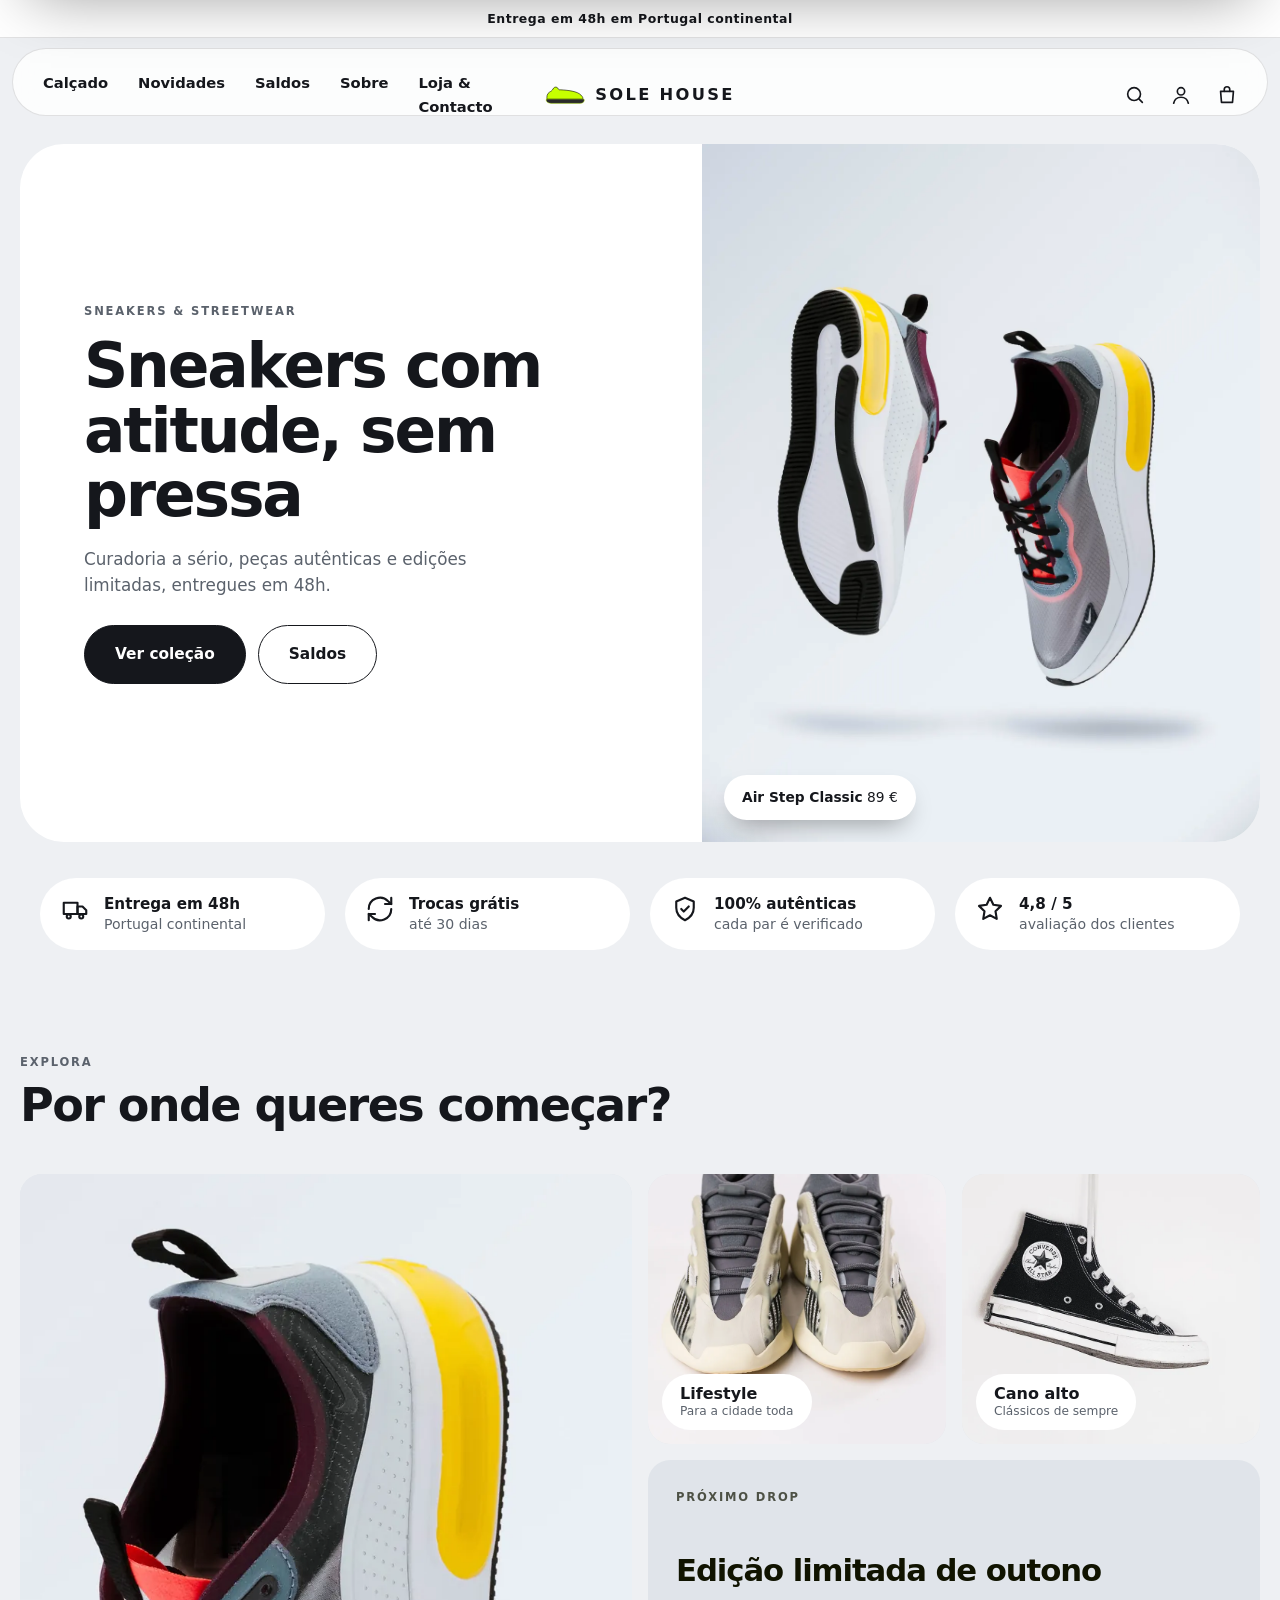
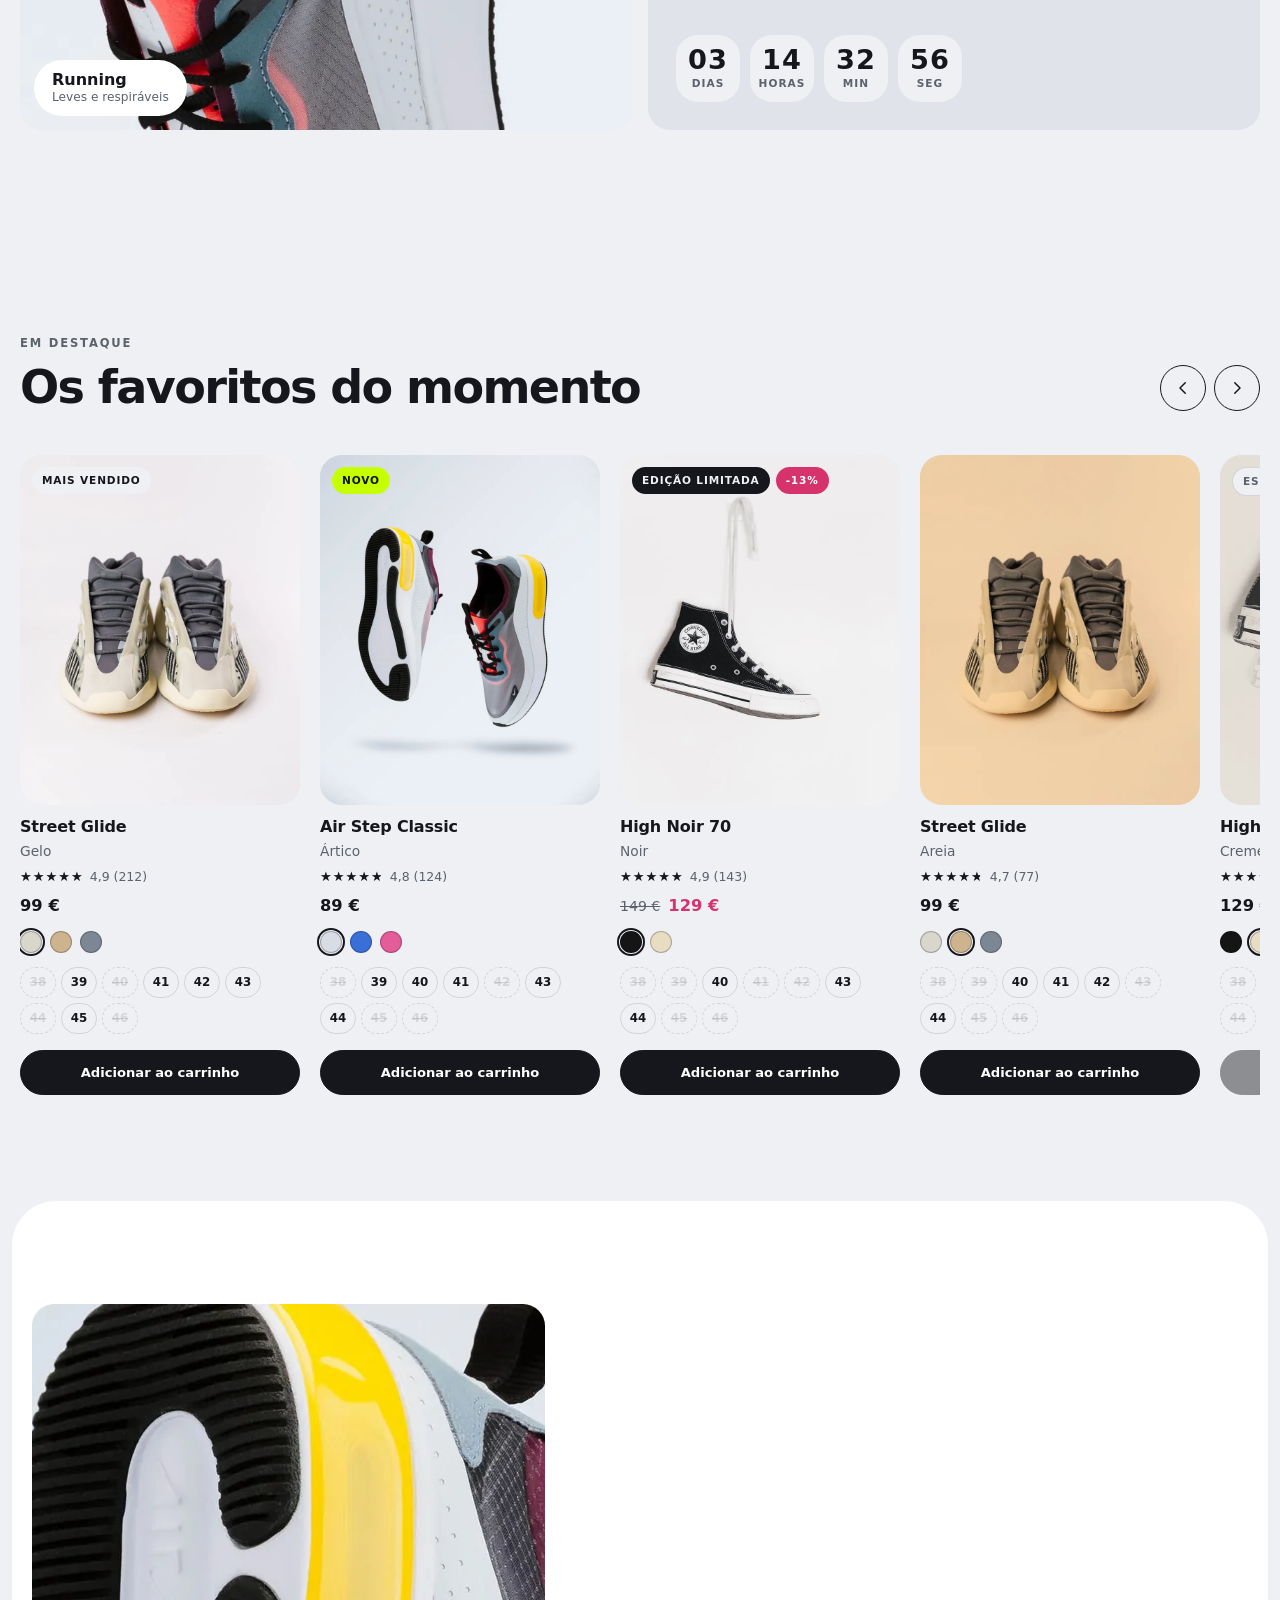
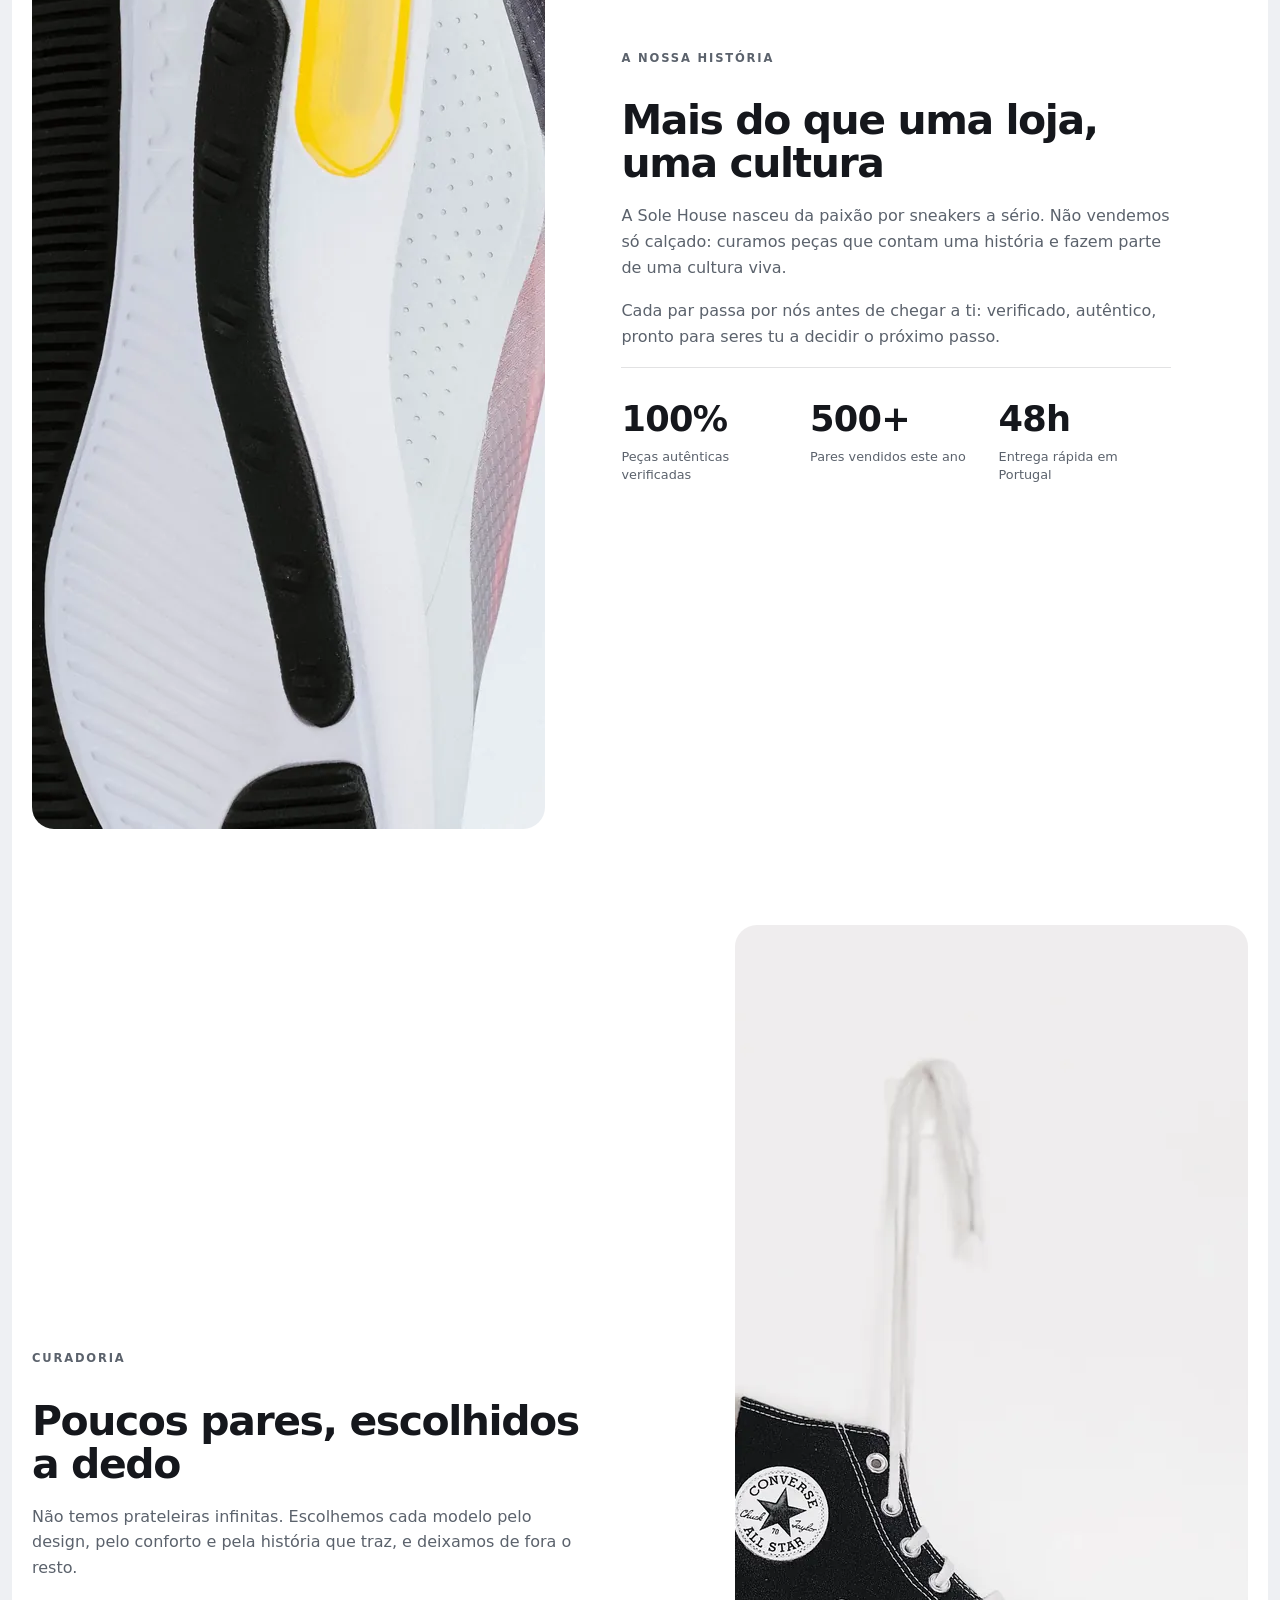
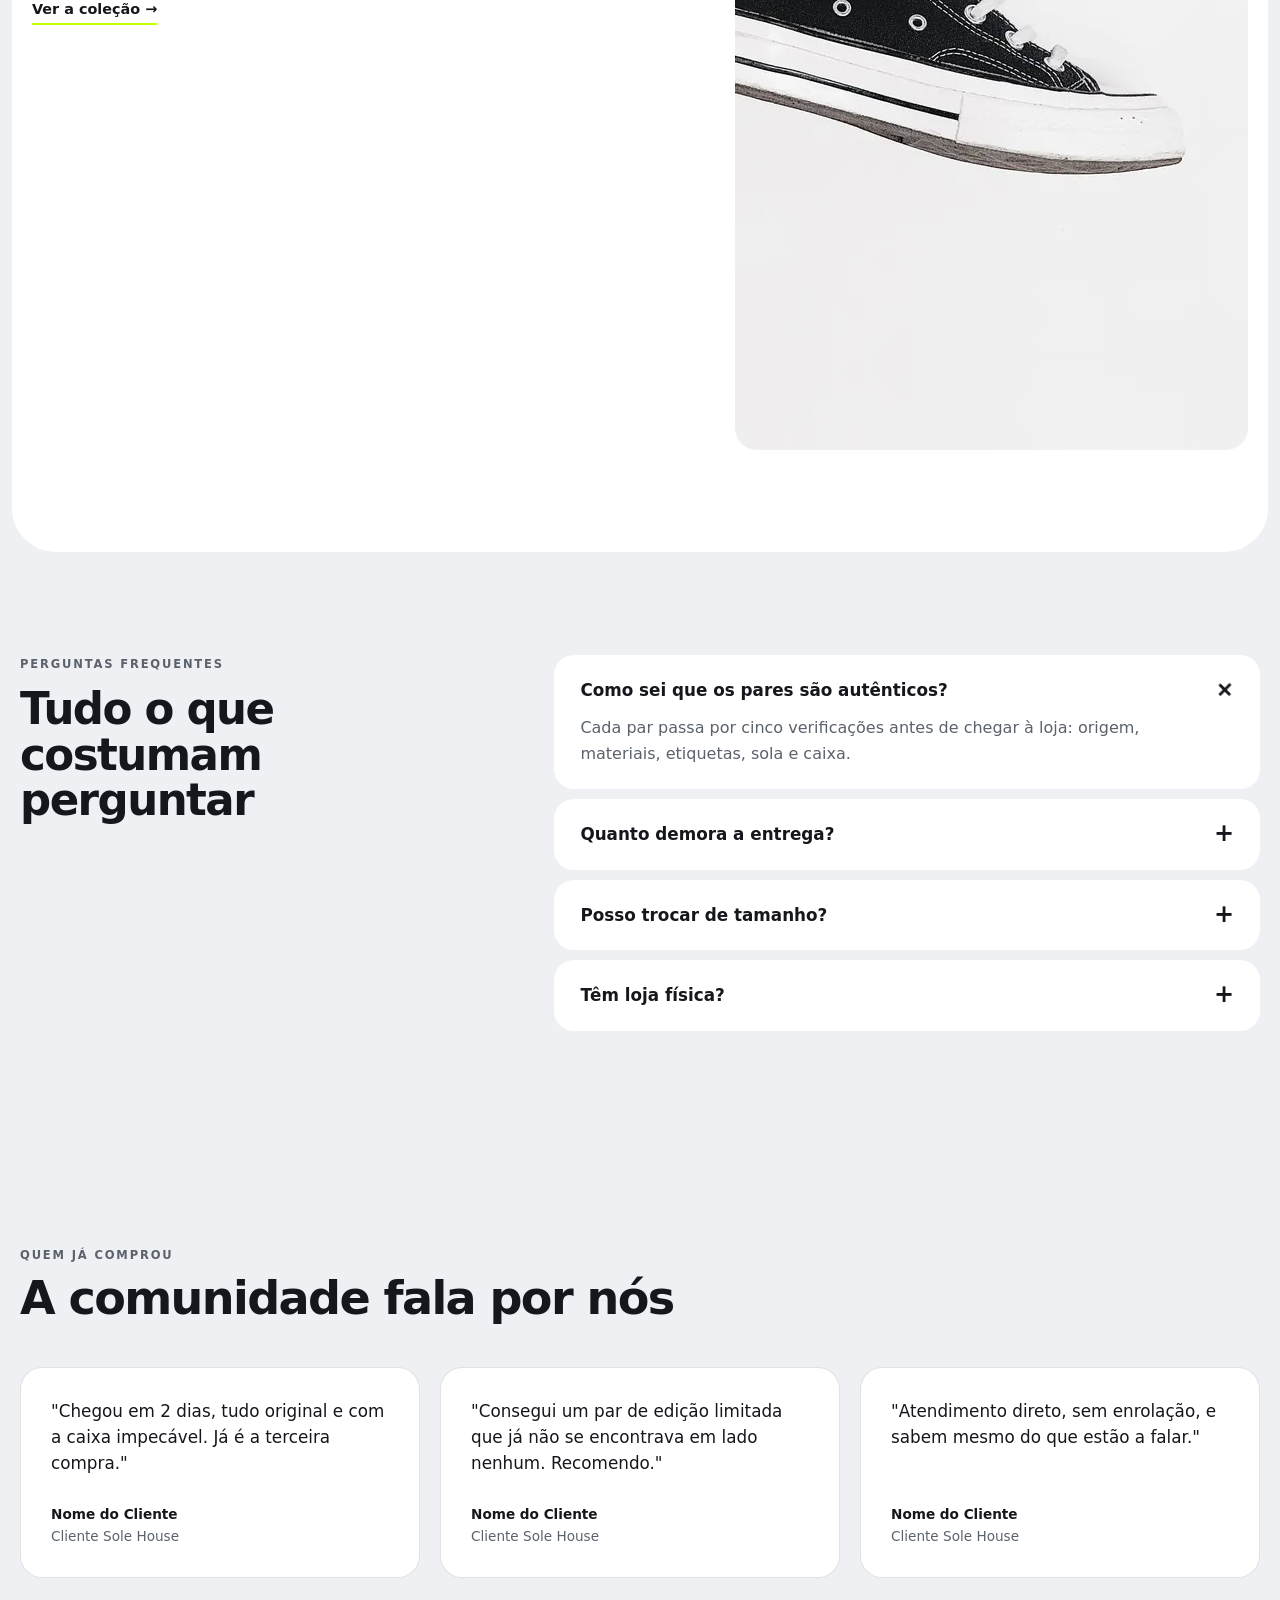
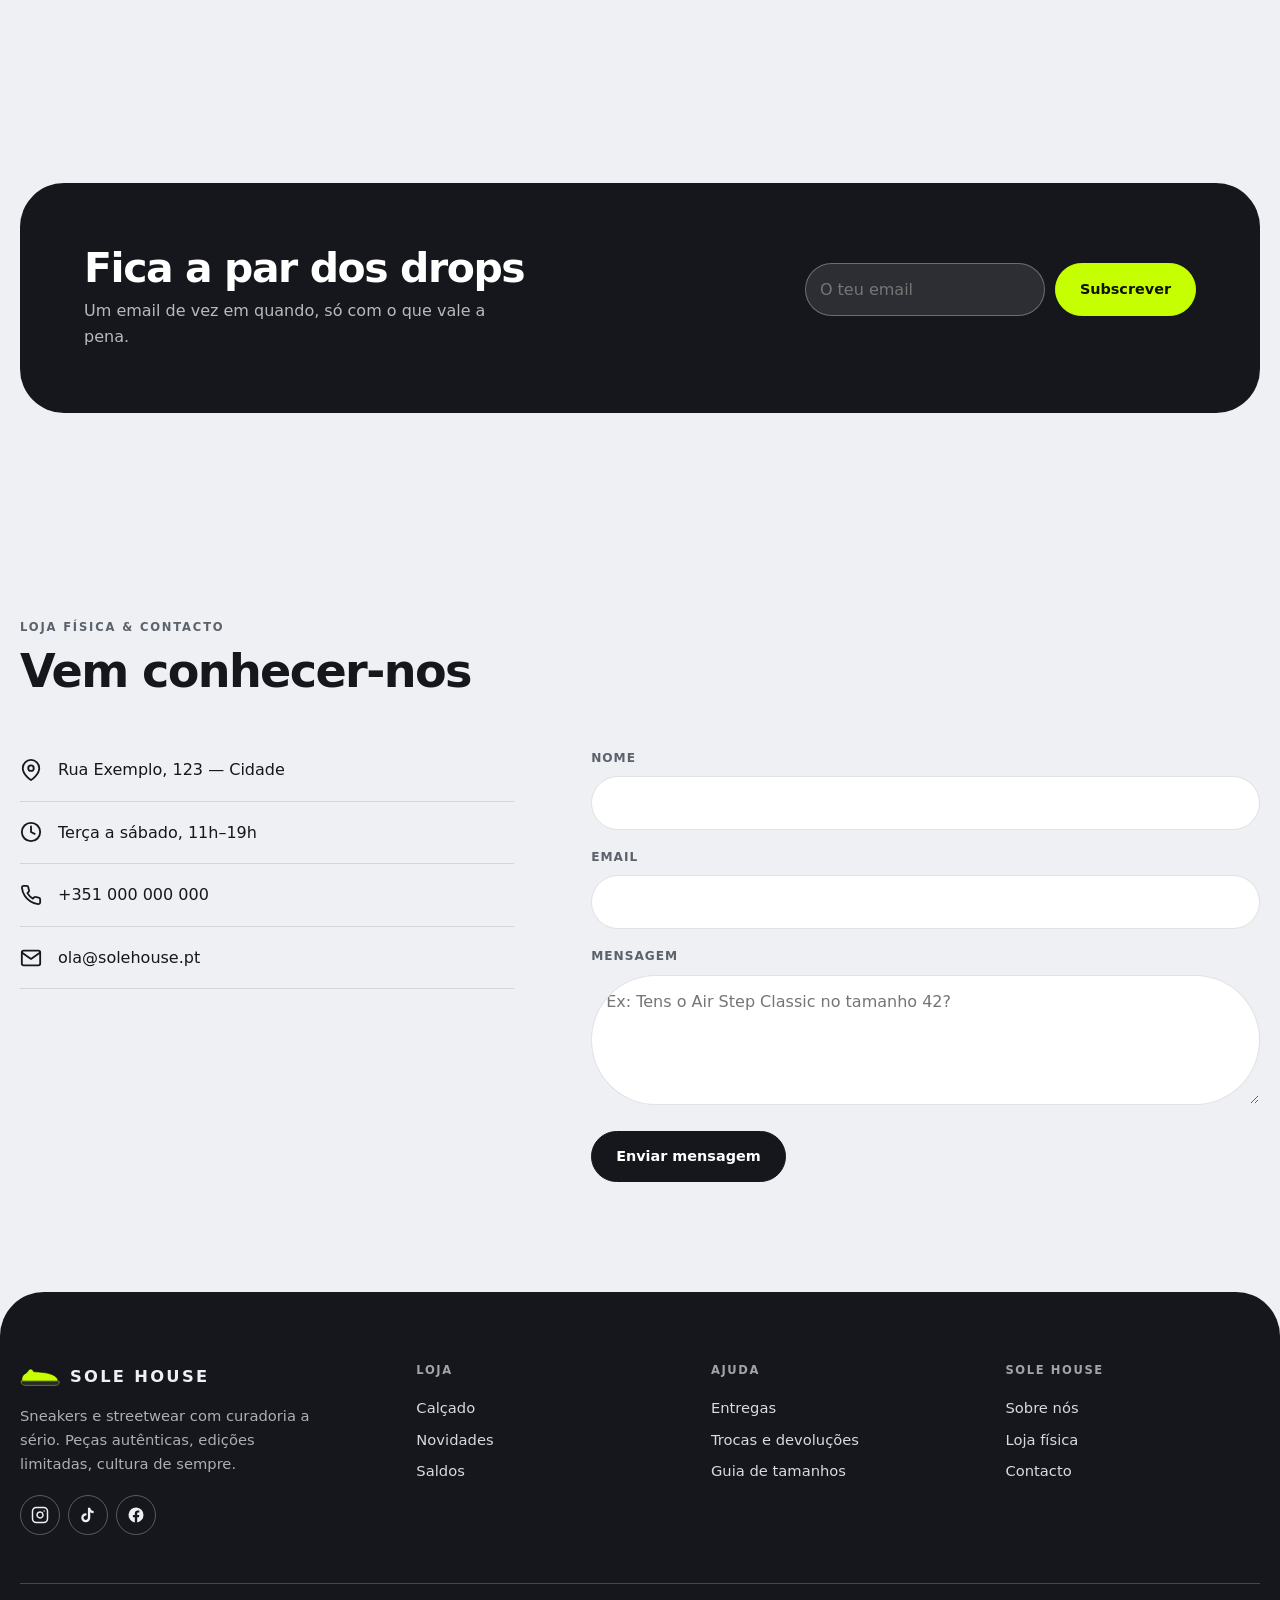
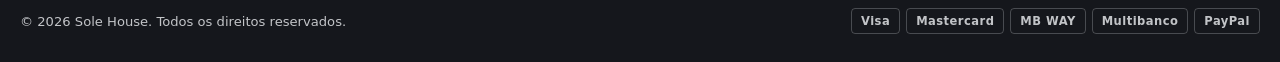
==== commit e0129b88: "feat: nova vitrine (opção C) com menu, pesquisa, carrinho e filtros" ====
--- a/index.html
+++ b/index.html
@@ -1,371 +1,203 @@
 <!DOCTYPE html>
-<html lang="pt">
+<html lang="pt" data-img="img/">
 <head>
     <meta charset="UTF-8">
     <meta name="viewport" content="width=device-width, initial-scale=1.0">
-    <title>Sole House | Sneakers & Streetwear</title>
+    <title>Sneakers & Streetwear | Sole House</title>
     <meta name="description" content="Sneakers e streetwear com curadoria a sério — peças autênticas, edições limitadas e cultura de sempre.">
     <link rel="stylesheet" href="style.css">
 </head>
-<body>
-
-    <!-- ============================================
-         CABEÇALHO
-         ============================================ -->
+<body class="opcao-c">
+
+    <div class="anuncios" id="anuncios" role="region" aria-label="Avisos da loja">
+        <p class="anuncio ativo">Entrega em 48h em Portugal continental</p>
+        <p class="anuncio">Portes grátis a partir de 150 €</p>
+        <p class="anuncio">Trocas gratuitas até 30 dias</p>
+        <p class="anuncio">★ 4,8 / 5 · mais de 1 200 avaliações</p>
+    </div>
     <header id="cabecalho">
         <div class="container header-content">
-            <a href="#topo" class="logo">
-                <svg class="logo-icone" viewBox="0 0 200 100" stroke="#0a0a0a" stroke-width="3" stroke-linejoin="round" stroke-linecap="round">
-                    <path d="M10 72 C 8 56, 10 44, 22 36 C 30 31, 36 28, 40 20 C 44 12, 52 8, 60 12 C 66 15, 66 22, 70 24 C 90 24, 150 28, 172 44 C 184 53, 190 60, 190 70 L 10 70 Z" fill="#c6ff00"/>
-                    <path d="M8 70 L192 70 C 196 70 198 74 196 80 C 194 88 186 92 174 92 L 30 92 C 16 92 8 86 6 78 C 5 74 6 70 8 70 Z" fill="#2a2a2a" stroke="#c6ff00" stroke-width="2"/>
-                </svg>
-                SOLE HOUSE
-            </a>
-
-            <nav id="navPrincipal">
-                <a href="#colecao">Coleção</a>
-                <a href="#sobre">Sobre</a>
-                <a href="#contacto">Loja & Contacto</a>
+            <a href="index.html" class="logo"><svg class="logo-icone" viewBox="0 0 200 100" stroke="#0a0a0a" stroke-width="3" stroke-linejoin="round" stroke-linecap="round" aria-hidden="true"><path d="M10 72 C 8 56, 10 44, 22 36 C 30 31, 36 28, 40 20 C 44 12, 52 8, 60 12 C 66 15, 66 22, 70 24 C 90 24, 150 28, 172 44 C 184 53, 190 60, 190 70 L 10 70 Z" fill="#c6ff00"/><path d="M8 70 L192 70 C 196 70 198 74 196 80 C 194 88 186 92 174 92 L 30 92 C 16 92 8 86 6 78 C 5 74 6 70 8 70 Z" fill="#2a2a2a" stroke="#c6ff00" stroke-width="2"/></svg>SOLE HOUSE</a>
+            <nav id="navPrincipal" aria-label="Principal">
+                <ul class="menu">
+                    <li class="item tem-mega">
+                        <a href="colecao.html">Calçado</a>
+                        <button type="button" class="item-mega-btn" aria-expanded="false" aria-label="Abrir submenu Calçado">+</button>
+                        <div class="mega">
+                            <div class="mega-inner">
+                                <div><h4>Categorias</h4><ul>
+                                    <li><a href="colecao.html?cat=Running">Running</a></li><li><a href="colecao.html?cat=Lifestyle">Lifestyle</a></li>
+                                    <li><a href="colecao.html?cat=Cano%20alto">Cano alto</a></li><li><a href="colecao.html">Ver tudo</a></li></ul></div>
+                                <div><h4>Coleções</h4><ul>
+                                    <li><a href="colecao.html?sort=novidades">Novidades</a></li><li><a href="colecao.html?sort=vendidos">Mais vendidos</a></li>
+                                    <li><a href="colecao.html?sale=1">Saldos</a></li></ul></div>
+                                <div><h4>Materiais</h4><ul>
+                                    <li><a href="colecao.html?mat=Malha">Malha</a></li><li><a href="colecao.html?mat=Sint%C3%A9tico">Sintético</a></li><li><a href="colecao.html?mat=Lona">Lona</a></li></ul></div>
+                                <div class="mega-cards">
+                                    <a class="mega-card" href="colecao.html?sort=novidades"><img src="img/q-run.webp" alt="" loading="lazy"><span>Novidades</span></a>
+                                    <a class="mega-card" href="colecao.html?sale=1"><img src="img/q-life.webp" alt="" loading="lazy"><span>Saldos</span></a>
+                                </div>
+                            </div>
+                        </div>
+                    </li>
+                    <li class="item"><a href="colecao.html?sort=novidades">Novidades</a></li>
+                    <li class="item"><a href="colecao.html?sale=1">Saldos</a></li>
+                    <li class="item"><a href="index.html#sobre">Sobre</a></li>
+                    <li class="item"><a href="index.html#contacto">Loja &amp; Contacto</a></li>
+                </ul>
             </nav>
-
             <div class="header-acoes">
-                <a href="#colecao" class="btn btn-primario">Ver Coleção</a>
-                <button id="btnMenu" class="btn-menu" aria-label="Abrir menu" aria-expanded="false">
-                    <svg viewBox="0 0 24 24" fill="none" stroke="currentColor" stroke-width="2" stroke-linecap="round" stroke-linejoin="round"><line x1="3" y1="6" x2="21" y2="6"/><line x1="3" y1="12" x2="21" y2="12"/><line x1="3" y1="18" x2="21" y2="18"/></svg>
-                </button>
+                <button type="button" class="ic" data-abrir="busca" aria-label="Pesquisar" aria-expanded="false"><svg viewBox="0 0 24 24" fill="none" stroke="currentColor" stroke-width="1.8" stroke-linecap="round" stroke-linejoin="round" aria-hidden="true"><circle cx="11" cy="11" r="7"/><path d="m20 20-3.5-3.5"/></svg></button>
+                <a href="index.html#contacto" class="ic" aria-label="Conta e apoio"><svg viewBox="0 0 24 24" fill="none" stroke="currentColor" stroke-width="1.8" stroke-linecap="round" stroke-linejoin="round" aria-hidden="true"><circle cx="12" cy="8" r="4"/><path d="M4 21c1-4.5 4.2-6.5 8-6.5s7 2 8 6.5"/></svg></a>
+                <button type="button" class="ic" data-abrir="carrinho" aria-label="Abrir carrinho" aria-expanded="false"><svg viewBox="0 0 24 24" fill="none" stroke="currentColor" stroke-width="1.8" stroke-linecap="round" stroke-linejoin="round" aria-hidden="true"><path d="M5 8h14l-1 12H6z"/><path d="M9 8V6a3 3 0 0 1 6 0v2"/></svg><span class="contagem" hidden>0</span></button>
+                <button type="button" class="ic btn-menu" data-abrir="navPrincipal" aria-label="Abrir menu" aria-expanded="false"><svg viewBox="0 0 24 24" fill="none" stroke="currentColor" stroke-width="2" stroke-linecap="round" aria-hidden="true"><line x1="3" y1="7" x2="21" y2="7"/><line x1="3" y1="12" x2="21" y2="12"/><line x1="3" y1="17" x2="21" y2="17"/></svg></button>
             </div>
         </div>
     </header>
 
-    <!-- ============================================
-         HERO
-         ============================================ -->
-    <section id="topo" class="hero">
-        <div class="hero-fundo" aria-hidden="true">
-            <div class="hero-grelha"></div>
-            <svg class="hero-tenis" viewBox="0 0 200 100" stroke="#0a0a0a" stroke-width="3" stroke-linejoin="round" stroke-linecap="round">
-                <path d="M10 72 C 8 56, 10 44, 22 36 C 30 31, 36 28, 40 20 C 44 12, 52 8, 60 12 C 66 15, 66 22, 70 24 C 90 24, 150 28, 172 44 C 184 53, 190 60, 190 70 L 10 70 Z" fill="#c6ff00"/>
-                <path d="M46 22 C 50 16, 58 14, 64 18 C 68 21, 68 28, 64 32 C 58 28, 50 26, 46 22 Z" fill="#8fd400"/>
-                <path d="M58 32 L78 24 M64 40 L86 32 M70 48 L94 41 M76 56 L100 50" stroke="#0a0a0a" stroke-width="2.2" fill="none"/>
-                <path d="M40 64 C 70 54, 120 54, 158 60" stroke="#0a0a0a" stroke-width="2.2" fill="none"/>
-                <path d="M8 70 L192 70 C 196 70 198 74 196 80 C 194 88 186 92 174 92 L 30 92 C 16 92 8 86 6 78 C 5 74 6 70 8 70 Z" fill="#2a2a2a" stroke="#c6ff00" stroke-width="2"/>
-                <path d="M20 79 L184 79" stroke="#c6ff00" stroke-width="2.5" fill="none"/>
-            </svg>
-        </div>
-
-        <div class="container hero-content">
-            <p class="etiqueta etiqueta-clara">Sneakers & Streetwear</p>
-            <h1>Sneakers com <span class="destaque-texto">atitude</span>, para quem não passa despercebido</h1>
-            <p class="hero-subtitulo">Curadoria a sério, peças autênticas e edições limitadas — a loja para quem vive a cultura sneaker todos os dias.</p>
-            <div class="hero-cta">
-                <a href="#colecao" class="btn btn-primario btn-grande">Ver Coleção</a>
-                <a href="#contacto" class="btn btn-secundario btn-grande">Visitar a Loja</a>
-            </div>
+    <main>
+    <section class="hero-c"><div class="container hero-c-in">
+        <div class="hero-c-cartao">
+            <div class="hero-c-txt">
+                <p class="etiqueta">Sneakers &amp; streetwear</p>
+                <h1>Sneakers com atitude, sem pressa</h1>
+                <p>Curadoria a sério, peças autênticas e edições limitadas, entregues em 48h.</p>
+                <div class="hero-cta"><a href="colecao.html" class="btn btn-grande">Ver coleção</a><a href="colecao.html?sale=1" class="btn btn-contorno btn-grande">Saldos</a></div>
+            </div>
+            <a href="colecao.html" class="hero-c-foto"><img src="img/hero.webp" width="1200" height="1500" alt="Par de sneakers a flutuar sobre fundo claro" fetchpriority="high"><span class="chip-flutua"><strong>Air Step Classic</strong> 89 €</span></a>
+        </div>
+    </div></section>
+    <section class="confianca confianca-c"><div class="container"><ul class="container confianca-lista"><li><svg viewBox="0 0 24 24" fill="none" stroke="currentColor" stroke-width="1.7" stroke-linecap="round" stroke-linejoin="round" aria-hidden="true"><path d="M3 7h11v9H3z"/><path d="M14 10h4l3 3v3h-7z"/><circle cx="7" cy="18" r="1.6"/><circle cx="17" cy="18" r="1.6"/></svg><span><strong>Entrega em 48h</strong>Portugal continental</span></li><li><svg viewBox="0 0 24 24" fill="none" stroke="currentColor" stroke-width="1.7" stroke-linecap="round" stroke-linejoin="round" aria-hidden="true"><path d="M3 12a9 9 0 0 1 15.5-6.2L21 8"/><path d="M21 3v5h-5"/><path d="M21 12a9 9 0 0 1-15.5 6.2L3 16"/><path d="M3 21v-5h5"/></svg><span><strong>Trocas grátis</strong>até 30 dias</span></li><li><svg viewBox="0 0 24 24" fill="none" stroke="currentColor" stroke-width="1.7" stroke-linecap="round" stroke-linejoin="round" aria-hidden="true"><path d="M12 3l7 3v5c0 4.5-3 8-7 10-4-2-7-5.5-7-10V6z"/><path d="m9 12 2 2 4-4"/></svg><span><strong>100% autênticas</strong>cada par é verificado</span></li><li><svg viewBox="0 0 24 24" fill="none" stroke="currentColor" stroke-width="1.7" stroke-linecap="round" stroke-linejoin="round" aria-hidden="true"><path d="m12 3 2.7 5.6 6.1.9-4.4 4.3 1 6.1L12 17l-5.4 2.9 1-6.1L3.2 9.5l6.1-.9z"/></svg><span><strong>4,8 / 5</strong>avaliação dos clientes</span></li></ul></div></section>
+    <section class="bento-sec"><div class="container">
+        <div class="secao-topo reveal"><div><p class="etiqueta">Explora</p><h2>Por onde queres começar?</h2></div></div>
+        <div class="bento">
+            <a class="b1 reveal" href="colecao.html?cat=Running"><img src="img/q-run.webp" width="800" height="800" loading="lazy" alt=""><span>Running<i>Leves e respiráveis</i></span></a>
+            <a class="b2 reveal" href="colecao.html?cat=Lifestyle"><img src="img/q-life.webp" width="800" height="800" loading="lazy" alt=""><span>Lifestyle<i>Para a cidade toda</i></span></a>
+            <a class="b3 reveal" href="colecao.html?cat=Cano%20alto"><img src="img/q-high.webp" width="800" height="800" loading="lazy" alt=""><span>Cano alto<i>Clássicos de sempre</i></span></a>
+            <div class="b4 reveal"><p class="etiqueta">Próximo drop</p><h3>Edição limitada de outono</h3><div class="contagem-tempo" data-contagem></div></div>
+        </div>
+    </div></section>
+    <section id="colecao" class="colecao"><div class="container" data-carrossel>
+        <div class="secao-topo reveal"><div><p class="etiqueta">Em destaque</p><h2>Os favoritos do momento</h2></div>
+            <div class="setas"><button type="button" class="seta" data-prev aria-label="Anterior"><svg viewBox="0 0 24 24" fill="none" stroke="currentColor" stroke-width="2" stroke-linecap="round" stroke-linejoin="round" aria-hidden="true"><path d="m15 5-7 7 7 7"/></svg></button><button type="button" class="seta" data-next aria-label="Seguinte"><svg viewBox="0 0 24 24" fill="none" stroke="currentColor" stroke-width="2" stroke-linecap="round" stroke-linejoin="round" aria-hidden="true"><path d="m9 5 7 7-7 7"/></svg></button></div></div>
+        <div class="carrossel"><div class="faixa" data-grelha="vendidos"></div></div>
+    </div></section>
+    
+    <section id="sobre" class="sobre"><div class="container">
+        <div class="historia reveal"><img src="img/hist1.webp" width="900" height="1125" loading="lazy" alt="Pormenor da sola de um sneaker, com amortecedor amarelo">
+            <div class="historia-texto"><p class="etiqueta">A nossa história</p><h2>Mais do que uma loja, uma cultura</h2>
+                <p>A Sole House nasceu da paixão por sneakers a sério. Não vendemos só calçado: curamos peças que contam uma história e fazem parte de uma cultura viva.</p>
+                <p>Cada par passa por nós antes de chegar a ti: verificado, autêntico, pronto para seres tu a decidir o próximo passo.</p>
+                <div class="numeros"><div><span>100%</span>Peças autênticas verificadas</div><div><span>500+</span>Pares vendidos este ano</div><div><span>48h</span>Entrega rápida em Portugal</div></div></div></div>
+        <div class="historia historia-invertida reveal"><img src="img/hist2.webp" width="900" height="1125" loading="lazy" alt="Ténis preto de cano alto pendurado pelos atacadores contra uma parede branca">
+            <div class="historia-texto"><p class="etiqueta">Curadoria</p><h2>Poucos pares, escolhidos a dedo</h2>
+                <p>Não temos prateleiras infinitas. Escolhemos cada modelo pelo design, pelo conforto e pela história que traz, e deixamos de fora o resto.</p>
+                <a href="colecao.html" class="link-seta">Ver a coleção →</a></div></div>
+    </div></section>
+    <section class="faq-sec"><div class="container faq-grid">
+        <div><p class="etiqueta">Perguntas frequentes</p><h2>Tudo o que costumam perguntar</h2></div>
+        <div class="faq reveal">
+            <details open><summary>Como sei que os pares são autênticos?</summary><p>Cada par passa por cinco verificações antes de chegar à loja: origem, materiais, etiquetas, sola e caixa.</p></details>
+            <details><summary>Quanto demora a entrega?</summary><p>48 horas em Portugal continental. Os portes são grátis a partir de 150 €.</p></details>
+            <details><summary>Posso trocar de tamanho?</summary><p>Sim, as trocas são gratuitas até 30 dias, com o par por usar e na caixa original.</p></details>
+            <details><summary>Têm loja física?</summary><p>Sim. Passa por cá de terça a sábado, das 11h às 19h, e experimenta antes de decidir.</p></details>
+        </div>
+    </div></section>
+    
+    <section id="depoimentos" class="depoimentos"><div class="container">
+        <div class="secao-topo reveal"><div><p class="etiqueta">Quem já comprou</p><h2>A comunidade fala por nós</h2></div></div>
+        <div class="depoimentos-grid"><figure class="depoimento-cartao reveal"><blockquote class="depoimento-texto">"Chegou em 2 dias, tudo original e com a caixa impecável. Já é a terceira compra."</blockquote><figcaption><span class="depoimento-autor">Nome do Cliente</span><span class="depoimento-cargo">Cliente Sole House</span></figcaption></figure><figure class="depoimento-cartao reveal"><blockquote class="depoimento-texto">"Consegui um par de edição limitada que já não se encontrava em lado nenhum. Recomendo."</blockquote><figcaption><span class="depoimento-autor">Nome do Cliente</span><span class="depoimento-cargo">Cliente Sole House</span></figcaption></figure><figure class="depoimento-cartao reveal"><blockquote class="depoimento-texto">"Atendimento direto, sem enrolação, e sabem mesmo do que estão a falar."</blockquote><figcaption><span class="depoimento-autor">Nome do Cliente</span><span class="depoimento-cargo">Cliente Sole House</span></figcaption></figure></div>
+    </div></section>
+    
+    <section class="newsletter news-c">
+        <div class="container newsletter-in reveal">
+            <div><h2>Fica a par dos drops</h2><p>Um email de vez em quando, só com o que vale a pena.</p></div>
+            <form class="news" data-news><label class="sr" for="newsEmailnews-c" style="position:absolute;left:-9999px">Email</label><input id="newsEmailnews-c" type="email" placeholder="O teu email" required><button type="submit" class="btn btn-acc">Subscrever</button><p class="news-nota" style="flex-basis:100%"></p></form>
         </div>
     </section>
-
-    <!-- ============================================
-         COLEÇÃO
-         ============================================ -->
-    <section id="colecao" class="colecao">
-        <div class="container">
-            <p class="etiqueta etiqueta-centro">A Coleção</p>
-            <h2 class="titulo-centro">Últimos lançamentos</h2>
-
-            <div class="produtos-grid">
-                <article class="produto-cartao reveal">
-                    <div class="produto-imagem" style="--cor-produto:#c6ff00">
-                        <svg viewBox="0 0 240 140" stroke-linejoin="round" stroke-linecap="round">
-                            <defs>
-                                <linearGradient id="b1" x1="0" y1="0" x2="0.12" y2="1"><stop offset="0%" stop-color="currentColor"/><stop offset="60%" stop-color="currentColor"/><stop offset="100%" stop-color="#000" stop-opacity="0.25"/></linearGradient>
-                                <linearGradient id="s1" x1="0" y1="0" x2="0" y2="1"><stop offset="0%" stop-color="#fbfbf8"/><stop offset="55%" stop-color="#e9e9e1"/><stop offset="100%" stop-color="#c7c7bb"/></linearGradient>
-                            </defs>
-                            <ellipse cx="122" cy="126" rx="98" ry="7" fill="#000" opacity="0.08"/>
-                            <path d="M20 96 C18 88 24 81 34 80 L202 72 C216 71 226 80 228 92 C230 106 220 116 204 118 L42 120 C26 120 20 108 20 96 Z" fill="url(#s1)" stroke="#9a9a8e" stroke-width="1.4"/>
-                            <path d="M28 92 L220 84" stroke="#fff" stroke-opacity="0.5" stroke-width="3"/>
-                            <g stroke="#9a9a8e" stroke-width="1.5" opacity="0.7"><line x1="55" y1="106" x2="55" y2="113"/><line x1="90" y1="108" x2="90" y2="115"/><line x1="125" y1="109" x2="125" y2="116"/><line x1="160" y1="107" x2="160" y2="114"/><line x1="195" y1="104" x2="195" y2="111"/></g>
-                            <path d="M24 84 C22 76 28 70 37 69 L200 61 C210 60 218 66 220 74 L222 88 L24 88 Z" fill="#161616"/>
-                            <path d="M30 80 L212 72" stroke="#fff" stroke-opacity="0.12" stroke-width="2"/>
-                            <path d="M172 22 C194 26 212 40 220 58 C224 67 222 76 213 78 L184 80 L180 80 C177 61 175 40 172 22 Z" fill="url(#b1)" stroke="#000" stroke-opacity="0.6" stroke-width="2.2"/>
-                            <path d="M172 22 C181 16 191 17 198 22" fill="none" stroke="#000" stroke-opacity="0.4" stroke-width="2"/>
-                            <path d="M180 24 L184 80" stroke="#000" stroke-opacity="0.35" stroke-width="1.6"/>
-                            <path d="M22 74 C14 56 18 38 34 27 C45 19 56 17 63 9 C70 2 80 -1 89 2 C96 5 97 13 102 15 C120 17 152 19 178 30 C190 35 198 44 200 55 L204 78 L24 82 Z" fill="url(#b1)" stroke="#000" stroke-opacity="0.6" stroke-width="2.2"/>
-                            <path d="M22 74 C16 58 19 42 32 31 C40 24 49 21 56 21 C47 34 41 52 41 70 L41 78 Z" fill="#000" fill-opacity="0.22"/>
-                            <path d="M25 30 C36 23 47 20 56 21" fill="none" stroke="#000" stroke-opacity="0.4" stroke-width="1.8"/>
-                            <path d="M100 11 C110 5 121 5 129 12 C134 26 134 43 126 53 L107 51 C104 37 102 23 100 11 Z" fill="currentColor" stroke="#000" stroke-opacity="0.6" stroke-width="2"/>
-                            <path d="M108 20 L124 21 M107 29 L123 31 M107 38 L122 40" stroke="#000" stroke-opacity="0.3" stroke-width="1.6"/>
-                            <path d="M100 11 C110 5 121 5 129 12" fill="none" stroke="#fff" stroke-opacity="0.4" stroke-width="1.6"/>
-                            <g stroke="#000" stroke-opacity="0.85" stroke-width="2.6"><line x1="90" y1="13" x2="118" y2="6"/><line x1="90" y1="13" x2="68" y2="22"/><line x1="95" y1="23" x2="122" y2="16"/><line x1="95" y1="23" x2="73" y2="32"/><line x1="100" y1="33" x2="125" y2="27"/><line x1="100" y1="33" x2="79" y2="42"/></g>
-                            <g fill="#000" fill-opacity="0.85"><circle cx="90" cy="13" r="2.6"/><circle cx="95" cy="23" r="2.6"/><circle cx="100" cy="33" r="2.6"/><circle cx="118" cy="6" r="2.6"/><circle cx="122" cy="16" r="2.6"/><circle cx="125" cy="27" r="2.6"/></g>
-                            <path d="M60 58 C94 47 144 45 190 53" fill="none" stroke="#000" stroke-opacity="0.8" stroke-width="7"/>
-                            <path d="M60 58 C94 47 144 45 190 53" fill="none" stroke="#fff" stroke-opacity="0.2" stroke-width="2" transform="translate(0,-2.5)"/>
-                            <path d="M172 22 C192 26 208 38 216 54" fill="none" stroke="#fff" stroke-opacity="0.3" stroke-width="2"/>
-                        </svg>
-                    </div>
-                    <span class="produto-tag produto-tag-novo">Novo</span>
-                    <h3>Air Step Classic</h3>
-                    <p class="produto-desc">O clássico reinventado — conforto de todo o dia com atitude de sempre.</p>
-                    <div class="produto-rodape">
-                        <span class="produto-preco">89 €</span>
-                        <a href="#contacto" class="produto-link">Perguntar →</a>
-                    </div>
-                </article>
-
-                <article class="produto-cartao reveal">
-                    <div class="produto-imagem" style="--cor-produto:#ff4fd8">
-                        <svg viewBox="0 0 240 140" stroke-linejoin="round" stroke-linecap="round">
-                            <defs>
-                                <linearGradient id="b2" x1="0" y1="0" x2="0.12" y2="1"><stop offset="0%" stop-color="currentColor"/><stop offset="60%" stop-color="currentColor"/><stop offset="100%" stop-color="#000" stop-opacity="0.25"/></linearGradient>
-                                <linearGradient id="s2" x1="0" y1="0" x2="0" y2="1"><stop offset="0%" stop-color="#fbfbf8"/><stop offset="55%" stop-color="#e9e9e1"/><stop offset="100%" stop-color="#c7c7bb"/></linearGradient>
-                            </defs>
-                            <ellipse cx="122" cy="126" rx="98" ry="7" fill="#000" opacity="0.08"/>
-                            <path d="M20 96 C18 88 24 81 34 80 L202 72 C216 71 226 80 228 92 C230 106 220 116 204 118 L42 120 C26 120 20 108 20 96 Z" fill="url(#s2)" stroke="#9a9a8e" stroke-width="1.4"/>
-                            <path d="M28 92 L220 84" stroke="#fff" stroke-opacity="0.5" stroke-width="3"/>
-                            <g stroke="#9a9a8e" stroke-width="1.5" opacity="0.7"><line x1="55" y1="106" x2="55" y2="113"/><line x1="90" y1="108" x2="90" y2="115"/><line x1="125" y1="109" x2="125" y2="116"/><line x1="160" y1="107" x2="160" y2="114"/><line x1="195" y1="104" x2="195" y2="111"/></g>
-                            <path d="M24 84 C22 76 28 70 37 69 L200 61 C210 60 218 66 220 74 L222 88 L24 88 Z" fill="#161616"/>
-                            <path d="M30 80 L212 72" stroke="#fff" stroke-opacity="0.12" stroke-width="2"/>
-                            <path d="M172 22 C194 26 212 40 220 58 C224 67 222 76 213 78 L184 80 L180 80 C177 61 175 40 172 22 Z" fill="url(#b2)" stroke="#000" stroke-opacity="0.6" stroke-width="2.2"/>
-                            <path d="M172 22 C181 16 191 17 198 22" fill="none" stroke="#000" stroke-opacity="0.4" stroke-width="2"/>
-                            <path d="M180 24 L184 80" stroke="#000" stroke-opacity="0.35" stroke-width="1.6"/>
-                            <path d="M22 74 C14 56 18 38 34 27 C45 19 56 17 63 9 C70 2 80 -1 89 2 C96 5 97 13 102 15 C120 17 152 19 178 30 C190 35 198 44 200 55 L204 78 L24 82 Z" fill="url(#b2)" stroke="#000" stroke-opacity="0.6" stroke-width="2.2"/>
-                            <path d="M22 74 C16 58 19 42 32 31 C40 24 49 21 56 21 C47 34 41 52 41 70 L41 78 Z" fill="#000" fill-opacity="0.22"/>
-                            <path d="M25 30 C36 23 47 20 56 21" fill="none" stroke="#000" stroke-opacity="0.4" stroke-width="1.8"/>
-                            <path d="M100 11 C110 5 121 5 129 12 C134 26 134 43 126 53 L107 51 C104 37 102 23 100 11 Z" fill="currentColor" stroke="#000" stroke-opacity="0.6" stroke-width="2"/>
-                            <path d="M108 20 L124 21 M107 29 L123 31 M107 38 L122 40" stroke="#000" stroke-opacity="0.3" stroke-width="1.6"/>
-                            <path d="M100 11 C110 5 121 5 129 12" fill="none" stroke="#fff" stroke-opacity="0.4" stroke-width="1.6"/>
-                            <g stroke="#000" stroke-opacity="0.85" stroke-width="2.6"><line x1="90" y1="13" x2="118" y2="6"/><line x1="90" y1="13" x2="68" y2="22"/><line x1="95" y1="23" x2="122" y2="16"/><line x1="95" y1="23" x2="73" y2="32"/><line x1="100" y1="33" x2="125" y2="27"/><line x1="100" y1="33" x2="79" y2="42"/></g>
-                            <g fill="#000" fill-opacity="0.85"><circle cx="90" cy="13" r="2.6"/><circle cx="95" cy="23" r="2.6"/><circle cx="100" cy="33" r="2.6"/><circle cx="118" cy="6" r="2.6"/><circle cx="122" cy="16" r="2.6"/><circle cx="125" cy="27" r="2.6"/></g>
-                            <path d="M60 58 C94 47 144 45 190 53" fill="none" stroke="#000" stroke-opacity="0.8" stroke-width="7"/>
-                            <path d="M60 58 C94 47 144 45 190 53" fill="none" stroke="#fff" stroke-opacity="0.2" stroke-width="2" transform="translate(0,-2.5)"/>
-                            <path d="M172 22 C192 26 208 38 216 54" fill="none" stroke="#fff" stroke-opacity="0.3" stroke-width="2"/>
-                        </svg>
-                    </div>
-                    <span class="produto-tag produto-tag-limitado">Edição Limitada</span>
-                    <h3>Urban Runner Pink</h3>
-                    <p class="produto-desc">Drop exclusivo, tiragem limitada — para quem chega primeiro.</p>
-                    <div class="produto-rodape">
-                        <span class="produto-preco">129 €</span>
-                        <a href="#contacto" class="produto-link">Perguntar →</a>
-                    </div>
-                </article>
-
-                <article class="produto-cartao reveal">
-                    <div class="produto-imagem" style="--cor-produto:#3ec8ff">
-                        <svg viewBox="0 0 240 140" stroke-linejoin="round" stroke-linecap="round">
-                            <defs>
-                                <linearGradient id="b3" x1="0" y1="0" x2="0.12" y2="1"><stop offset="0%" stop-color="currentColor"/><stop offset="60%" stop-color="currentColor"/><stop offset="100%" stop-color="#000" stop-opacity="0.25"/></linearGradient>
-                                <linearGradient id="s3" x1="0" y1="0" x2="0" y2="1"><stop offset="0%" stop-color="#fbfbf8"/><stop offset="55%" stop-color="#e9e9e1"/><stop offset="100%" stop-color="#c7c7bb"/></linearGradient>
-                            </defs>
-                            <ellipse cx="122" cy="126" rx="98" ry="7" fill="#000" opacity="0.08"/>
-                            <path d="M20 96 C18 88 24 81 34 80 L202 72 C216 71 226 80 228 92 C230 106 220 116 204 118 L42 120 C26 120 20 108 20 96 Z" fill="url(#s3)" stroke="#9a9a8e" stroke-width="1.4"/>
-                            <path d="M28 92 L220 84" stroke="#fff" stroke-opacity="0.5" stroke-width="3"/>
-                            <g stroke="#9a9a8e" stroke-width="1.5" opacity="0.7"><line x1="55" y1="106" x2="55" y2="113"/><line x1="90" y1="108" x2="90" y2="115"/><line x1="125" y1="109" x2="125" y2="116"/><line x1="160" y1="107" x2="160" y2="114"/><line x1="195" y1="104" x2="195" y2="111"/></g>
-                            <path d="M24 84 C22 76 28 70 37 69 L200 61 C210 60 218 66 220 74 L222 88 L24 88 Z" fill="#161616"/>
-                            <path d="M30 80 L212 72" stroke="#fff" stroke-opacity="0.12" stroke-width="2"/>
-                            <path d="M172 22 C194 26 212 40 220 58 C224 67 222 76 213 78 L184 80 L180 80 C177 61 175 40 172 22 Z" fill="url(#b3)" stroke="#000" stroke-opacity="0.6" stroke-width="2.2"/>
-                            <path d="M172 22 C181 16 191 17 198 22" fill="none" stroke="#000" stroke-opacity="0.4" stroke-width="2"/>
-                            <path d="M180 24 L184 80" stroke="#000" stroke-opacity="0.35" stroke-width="1.6"/>
-                            <path d="M22 74 C14 56 18 38 34 27 C45 19 56 17 63 9 C70 2 80 -1 89 2 C96 5 97 13 102 15 C120 17 152 19 178 30 C190 35 198 44 200 55 L204 78 L24 82 Z" fill="url(#b3)" stroke="#000" stroke-opacity="0.6" stroke-width="2.2"/>
-                            <path d="M22 74 C16 58 19 42 32 31 C40 24 49 21 56 21 C47 34 41 52 41 70 L41 78 Z" fill="#000" fill-opacity="0.22"/>
-                            <path d="M25 30 C36 23 47 20 56 21" fill="none" stroke="#000" stroke-opacity="0.4" stroke-width="1.8"/>
-                            <path d="M100 11 C110 5 121 5 129 12 C134 26 134 43 126 53 L107 51 C104 37 102 23 100 11 Z" fill="currentColor" stroke="#000" stroke-opacity="0.6" stroke-width="2"/>
-                            <path d="M108 20 L124 21 M107 29 L123 31 M107 38 L122 40" stroke="#000" stroke-opacity="0.3" stroke-width="1.6"/>
-                            <path d="M100 11 C110 5 121 5 129 12" fill="none" stroke="#fff" stroke-opacity="0.4" stroke-width="1.6"/>
-                            <g stroke="#000" stroke-opacity="0.85" stroke-width="2.6"><line x1="90" y1="13" x2="118" y2="6"/><line x1="90" y1="13" x2="68" y2="22"/><line x1="95" y1="23" x2="122" y2="16"/><line x1="95" y1="23" x2="73" y2="32"/><line x1="100" y1="33" x2="125" y2="27"/><line x1="100" y1="33" x2="79" y2="42"/></g>
-                            <g fill="#000" fill-opacity="0.85"><circle cx="90" cy="13" r="2.6"/><circle cx="95" cy="23" r="2.6"/><circle cx="100" cy="33" r="2.6"/><circle cx="118" cy="6" r="2.6"/><circle cx="122" cy="16" r="2.6"/><circle cx="125" cy="27" r="2.6"/></g>
-                            <path d="M60 58 C94 47 144 45 190 53" fill="none" stroke="#000" stroke-opacity="0.8" stroke-width="7"/>
-                            <path d="M60 58 C94 47 144 45 190 53" fill="none" stroke="#fff" stroke-opacity="0.2" stroke-width="2" transform="translate(0,-2.5)"/>
-                            <path d="M172 22 C192 26 208 38 216 54" fill="none" stroke="#fff" stroke-opacity="0.3" stroke-width="2"/>
-                        </svg>
-                    </div>
-                    <span class="produto-tag produto-tag-mais-vendido">Mais Vendido</span>
-                    <h3>Street Glide Ice</h3>
-                    <p class="produto-desc">Leve, versátil, o favorito de quem anda a cidade toda a pé.</p>
-                    <div class="produto-rodape">
-                        <span class="produto-preco">99 €</span>
-                        <a href="#contacto" class="produto-link">Perguntar →</a>
-                    </div>
-                </article>
-
-                <article class="produto-cartao reveal">
-                    <div class="produto-imagem" style="--cor-produto:#ffb100">
-                        <svg viewBox="0 0 240 140" stroke-linejoin="round" stroke-linecap="round">
-                            <defs>
-                                <linearGradient id="b4" x1="0" y1="0" x2="0.12" y2="1"><stop offset="0%" stop-color="currentColor"/><stop offset="60%" stop-color="currentColor"/><stop offset="100%" stop-color="#000" stop-opacity="0.25"/></linearGradient>
-                                <linearGradient id="s4" x1="0" y1="0" x2="0" y2="1"><stop offset="0%" stop-color="#fbfbf8"/><stop offset="55%" stop-color="#e9e9e1"/><stop offset="100%" stop-color="#c7c7bb"/></linearGradient>
-                            </defs>
-                            <ellipse cx="122" cy="126" rx="98" ry="7" fill="#000" opacity="0.08"/>
-                            <path d="M20 96 C18 88 24 81 34 80 L202 72 C216 71 226 80 228 92 C230 106 220 116 204 118 L42 120 C26 120 20 108 20 96 Z" fill="url(#s4)" stroke="#9a9a8e" stroke-width="1.4"/>
-                            <path d="M28 92 L220 84" stroke="#fff" stroke-opacity="0.5" stroke-width="3"/>
-                            <g stroke="#9a9a8e" stroke-width="1.5" opacity="0.7"><line x1="55" y1="106" x2="55" y2="113"/><line x1="90" y1="108" x2="90" y2="115"/><line x1="125" y1="109" x2="125" y2="116"/><line x1="160" y1="107" x2="160" y2="114"/><line x1="195" y1="104" x2="195" y2="111"/></g>
-                            <path d="M24 84 C22 76 28 70 37 69 L200 61 C210 60 218 66 220 74 L222 88 L24 88 Z" fill="#161616"/>
-                            <path d="M30 80 L212 72" stroke="#fff" stroke-opacity="0.12" stroke-width="2"/>
-                            <path d="M172 22 C194 26 212 40 220 58 C224 67 222 76 213 78 L184 80 L180 80 C177 61 175 40 172 22 Z" fill="url(#b4)" stroke="#000" stroke-opacity="0.6" stroke-width="2.2"/>
-                            <path d="M172 22 C181 16 191 17 198 22" fill="none" stroke="#000" stroke-opacity="0.4" stroke-width="2"/>
-                            <path d="M180 24 L184 80" stroke="#000" stroke-opacity="0.35" stroke-width="1.6"/>
-                            <path d="M22 74 C14 56 18 38 34 27 C45 19 56 17 63 9 C70 2 80 -1 89 2 C96 5 97 13 102 15 C120 17 152 19 178 30 C190 35 198 44 200 55 L204 78 L24 82 Z" fill="url(#b4)" stroke="#000" stroke-opacity="0.6" stroke-width="2.2"/>
-                            <path d="M22 74 C16 58 19 42 32 31 C40 24 49 21 56 21 C47 34 41 52 41 70 L41 78 Z" fill="#000" fill-opacity="0.22"/>
-                            <path d="M25 30 C36 23 47 20 56 21" fill="none" stroke="#000" stroke-opacity="0.4" stroke-width="1.8"/>
-                            <path d="M100 11 C110 5 121 5 129 12 C134 26 134 43 126 53 L107 51 C104 37 102 23 100 11 Z" fill="currentColor" stroke="#000" stroke-opacity="0.6" stroke-width="2"/>
-                            <path d="M108 20 L124 21 M107 29 L123 31 M107 38 L122 40" stroke="#000" stroke-opacity="0.3" stroke-width="1.6"/>
-                            <path d="M100 11 C110 5 121 5 129 12" fill="none" stroke="#fff" stroke-opacity="0.4" stroke-width="1.6"/>
-                            <g stroke="#000" stroke-opacity="0.85" stroke-width="2.6"><line x1="90" y1="13" x2="118" y2="6"/><line x1="90" y1="13" x2="68" y2="22"/><line x1="95" y1="23" x2="122" y2="16"/><line x1="95" y1="23" x2="73" y2="32"/><line x1="100" y1="33" x2="125" y2="27"/><line x1="100" y1="33" x2="79" y2="42"/></g>
-                            <g fill="#000" fill-opacity="0.85"><circle cx="90" cy="13" r="2.6"/><circle cx="95" cy="23" r="2.6"/><circle cx="100" cy="33" r="2.6"/><circle cx="118" cy="6" r="2.6"/><circle cx="122" cy="16" r="2.6"/><circle cx="125" cy="27" r="2.6"/></g>
-                            <path d="M60 58 C94 47 144 45 190 53" fill="none" stroke="#000" stroke-opacity="0.8" stroke-width="7"/>
-                            <path d="M60 58 C94 47 144 45 190 53" fill="none" stroke="#fff" stroke-opacity="0.2" stroke-width="2" transform="translate(0,-2.5)"/>
-                            <path d="M172 22 C192 26 208 38 216 54" fill="none" stroke="#fff" stroke-opacity="0.3" stroke-width="2"/>
-                        </svg>
-                    </div>
-                    <span class="produto-tag produto-tag-novo">Novo</span>
-                    <h3>Retro 90 Gold</h3>
-                    <p class="produto-desc">Nostalgia dos anos 90 com acabamento premium atual.</p>
-                    <div class="produto-rodape">
-                        <span class="produto-preco">109 €</span>
-                        <a href="#contacto" class="produto-link">Perguntar →</a>
-                    </div>
-                </article>
-            </div>
-        </div>
-    </section>
-
-    <!-- ============================================
-         SOBRE
-         ============================================ -->
-    <section id="sobre" class="sobre">
-        <div class="container">
-            <div class="sobre-grid">
-                <div class="sobre-texto reveal">
-                    <p class="etiqueta">A Nossa História</p>
-                    <h2>Mais do que uma loja, uma cultura</h2>
-                    <p>A Sole House nasceu da paixão por sneakers a sério — não vendemos só calçado, curamos peças que contam uma história e que fazem parte de uma cultura viva.</p>
-                    <p>Cada par passa por nós antes de chegar a ti: verificado, autêntico, pronto para seres tu a decidir o próximo passo.</p>
-                </div>
-                <div class="sobre-destaques">
-                    <div class="destaque reveal">
-                        <span class="destaque-numero">100%</span>
-                        <span class="destaque-label">Peças autênticas verificadas</span>
-                    </div>
-                    <div class="destaque reveal">
-                        <span class="destaque-numero">500+</span>
-                        <span class="destaque-label">Pares vendidos este ano</span>
-                    </div>
-                    <div class="destaque reveal">
-                        <span class="destaque-numero">48h</span>
-                        <span class="destaque-label">Entrega rápida em Portugal</span>
-                    </div>
-                </div>
-            </div>
-        </div>
-    </section>
-
-    <!-- ============================================
-         DEPOIMENTOS
-         ============================================ -->
-    <section id="depoimentos" class="depoimentos">
-        <div class="container">
-            <p class="etiqueta etiqueta-centro">Quem já comprou</p>
-            <h2 class="titulo-centro">A comunidade fala por nós</h2>
-
-            <div class="depoimentos-grid">
-                <div class="depoimento-cartao reveal">
-                    <p class="depoimento-texto">"Chegou em 2 dias, tudo original e com a caixa impecável. Já é a terceira compra."</p>
-                    <p class="depoimento-autor">Nome do Cliente</p>
-                    <p class="depoimento-cargo">Cliente Sole House</p>
-                </div>
-                <div class="depoimento-cartao reveal">
-                    <p class="depoimento-texto">"Consegui um par de edição limitada que já não se encontrava em lado nenhum. Recomendo."</p>
-                    <p class="depoimento-autor">Nome do Cliente</p>
-                    <p class="depoimento-cargo">Cliente Sole House</p>
-                </div>
-                <div class="depoimento-cartao reveal">
-                    <p class="depoimento-texto">"Atendimento direto, sem enrolação, e sabem mesmo do que estão a falar."</p>
-                    <p class="depoimento-autor">Nome do Cliente</p>
-                    <p class="depoimento-cargo">Cliente Sole House</p>
-                </div>
-            </div>
-        </div>
-    </section>
-
-    <!-- ============================================
-         FAIXA CTA
-         ============================================ -->
-    <section class="cta-faixa">
-        <div class="container cta-faixa-content">
-            <h2>Não percas o próximo drop</h2>
-            <p>Segue-nos ou passa pela loja física — as edições limitadas esgotam rápido.</p>
-            <a href="#contacto" class="btn btn-branco btn-grande">Falar Connosco</a>
-        </div>
-    </section>
-
-    <!-- ============================================
-         LOJA / CONTACTO
-         ============================================ -->
+    
     <section id="contacto" class="contacto">
         <div class="container">
-            <p class="etiqueta etiqueta-centro">Loja Física & Contacto</p>
-            <h2 class="titulo-centro">Vem conhecer-nos</h2>
-
+            <div class="secao-topo reveal"><div><p class="etiqueta">Loja física &amp; contacto</p><h2>Vem conhecer-nos</h2></div></div>
             <div class="contacto-grid">
                 <div class="contacto-info">
-                    <div class="contacto-item">
-                        <svg viewBox="0 0 24 24" fill="none" stroke="currentColor" stroke-width="2" stroke-linecap="round" stroke-linejoin="round"><path d="M21 10c0 7-9 13-9 13s-9-6-9-13a9 9 0 0 1 18 0z"/><circle cx="12" cy="10" r="3"/></svg>
-                        <span>Rua Exemplo, 123 — Cidade</span>
-                    </div>
-                    <div class="contacto-item">
-                        <svg viewBox="0 0 24 24" fill="none" stroke="currentColor" stroke-width="2" stroke-linecap="round" stroke-linejoin="round"><circle cx="12" cy="12" r="10"/><polyline points="12 6 12 12 16 14"/></svg>
-                        <span>Terça a Sábado, 11h–19h</span>
-                    </div>
-                    <div class="contacto-item">
-                        <svg viewBox="0 0 24 24" fill="none" stroke="currentColor" stroke-width="2" stroke-linecap="round" stroke-linejoin="round"><path d="M22 16.92v3a2 2 0 0 1-2.18 2 19.79 19.79 0 0 1-8.63-3.07 19.5 19.5 0 0 1-6-6 19.79 19.79 0 0 1-3.07-8.67A2 2 0 0 1 4.11 2h3a2 2 0 0 1 2 1.72c.13.96.36 1.9.7 2.81a2 2 0 0 1-.45 2.11L8.09 9.91a16 16 0 0 0 6 6l1.27-1.27a2 2 0 0 1 2.11-.45c.91.34 1.85.57 2.81.7A2 2 0 0 1 22 16.92z"/></svg>
-                        <span>+351 000 000 000</span>
-                    </div>
-                    <div class="contacto-item">
-                        <svg viewBox="0 0 24 24" fill="none" stroke="currentColor" stroke-width="2" stroke-linecap="round" stroke-linejoin="round"><rect x="2" y="4" width="20" height="16" rx="2"/><path d="m22 6-10 7L2 6"/></svg>
-                        <span>ola@solehouse.pt</span>
-                    </div>
+                    <div class="contacto-item"><svg viewBox="0 0 24 24" fill="none" stroke="currentColor" stroke-width="2" stroke-linecap="round" stroke-linejoin="round" aria-hidden="true"><path d="M21 10c0 7-9 13-9 13s-9-6-9-13a9 9 0 0 1 18 0z"/><circle cx="12" cy="10" r="3"/></svg><span>Rua Exemplo, 123 — Cidade</span></div>
+                    <div class="contacto-item"><svg viewBox="0 0 24 24" fill="none" stroke="currentColor" stroke-width="2" stroke-linecap="round" stroke-linejoin="round" aria-hidden="true"><circle cx="12" cy="12" r="10"/><polyline points="12 6 12 12 16 14"/></svg><span>Terça a sábado, 11h–19h</span></div>
+                    <div class="contacto-item"><svg viewBox="0 0 24 24" fill="none" stroke="currentColor" stroke-width="2" stroke-linecap="round" stroke-linejoin="round" aria-hidden="true"><path d="M22 16.92v3a2 2 0 0 1-2.18 2 19.79 19.79 0 0 1-8.63-3.07 19.5 19.5 0 0 1-6-6 19.79 19.79 0 0 1-3.07-8.67A2 2 0 0 1 4.11 2h3a2 2 0 0 1 2 1.72c.13.96.36 1.9.7 2.81a2 2 0 0 1-.45 2.11L8.09 9.91a16 16 0 0 0 6 6l1.27-1.27a2 2 0 0 1 2.11-.45c.91.34 1.85.57 2.81.7A2 2 0 0 1 22 16.92z"/></svg><span>+351 000 000 000</span></div>
+                    <div class="contacto-item"><svg viewBox="0 0 24 24" fill="none" stroke="currentColor" stroke-width="2" stroke-linecap="round" stroke-linejoin="round" aria-hidden="true"><rect x="2" y="4" width="20" height="16" rx="2"/><path d="m22 6-10 7L2 6"/></svg><span>ola@solehouse.pt</span></div>
                 </div>
-
                 <form class="contacto-form" id="formContacto">
-                    <label for="nome">Nome</label>
-                    <input type="text" id="nome" name="nome" required>
-
-                    <label for="email">Email</label>
-                    <input type="email" id="email" name="email" required>
-
-                    <label for="mensagem">Mensagem</label>
-                    <textarea id="mensagem" name="mensagem" rows="4" placeholder="Ex: Tens o Air Step Classic no tamanho 42?" required></textarea>
-
-                    <button type="submit" class="btn btn-primario">Enviar Mensagem</button>
+                    <label for="nome">Nome</label><input type="text" id="nome" name="nome" required>
+                    <label for="email">Email</label><input type="email" id="email" name="email" required>
+                    <label for="mensagem">Mensagem</label><textarea id="mensagem" name="mensagem" rows="4" placeholder="Ex: Tens o Air Step Classic no tamanho 42?" required></textarea>
+                    <button type="submit" class="btn">Enviar mensagem</button>
                     <p class="form-nota" id="formNota"></p>
-
                     <div class="confirmacao-envio" id="confirmacaoEnvio" hidden>
                         <p class="confirmacao-titulo">A tua mensagem está pronta a enviar</p>
                         <p class="confirmacao-texto">O teu email não abriu automaticamente (é normal se não tiveres um cliente de email predefinido). Escolhe uma opção:</p>
-                        <div class="confirmacao-acoes">
-                            <a href="#" id="linkAbrirEmail" class="btn btn-primario">Abrir no meu email</a>
-                            <button type="button" id="btnCopiarMensagem" class="btn btn-secundario-claro">Copiar mensagem</button>
-                        </div>
+                        <div class="confirmacao-acoes"><a href="#" id="linkAbrirEmail" class="btn btn-acc">Abrir no meu email</a><button type="button" id="btnCopiarMensagem" class="btn btn-contorno">Copiar mensagem</button></div>
                         <textarea id="textoMensagem" class="confirmacao-texto-area" readonly rows="5"></textarea>
                     </div>
                 </form>
             </div>
         </div>
     </section>
-
-    <!-- ============================================
-         RODAPÉ
-         ============================================ -->
+    </main>
+
     <footer class="rodape">
-        <div class="container rodape-content">
-            <p>&copy; <span id="anoAtual"></span> Sole House. Todos os direitos reservados.</p>
-            <div class="rodape-social">
-                <a href="#" aria-label="Instagram"><svg viewBox="0 0 24 24" fill="none" stroke="currentColor" stroke-width="2" stroke-linecap="round" stroke-linejoin="round"><rect x="2" y="2" width="20" height="20" rx="5"/><path d="M16 11.37A4 4 0 1 1 12.63 8 4 4 0 0 1 16 11.37z"/><path d="M17.5 6.5h.01"/></svg></a>
-                <a href="#" aria-label="TikTok"><svg viewBox="0 0 24 24" fill="currentColor"><path d="M16.6 5.8c-.9-.9-1.5-2.1-1.6-3.5h-3.1v13.3c0 1.6-1.3 2.9-2.9 2.9s-2.9-1.3-2.9-2.9 1.3-2.9 2.9-2.9c.3 0 .6.05.9.13V9.6c-.3-.04-.6-.07-.9-.07-3.3 0-6 2.7-6 6s2.7 6 6 6 6-2.7 6-6V8.3c1.3.9 2.8 1.4 4.5 1.4V6.5c-1 0-1.9-.3-2.9-.7z"/></svg></a>
-                <a href="#" aria-label="Facebook"><svg viewBox="0 0 24 24" fill="currentColor"><path d="M22 12a10 10 0 1 0-11.56 9.87v-6.98H7.9V12h2.54V9.8c0-2.5 1.5-3.89 3.78-3.89 1.1 0 2.24.2 2.24.2v2.46h-1.26c-1.24 0-1.63.77-1.63 1.56V12h2.78l-.44 2.89h-2.34v6.98A10 10 0 0 0 22 12z"/></svg></a>
+        <div class="container">
+            <div class="rodape-grelha">
+                <div class="rodape-marca"><a href="index.html" class="logo"><svg class="logo-icone" viewBox="0 0 200 100" stroke="#0a0a0a" stroke-width="3" stroke-linejoin="round" stroke-linecap="round" aria-hidden="true"><path d="M10 72 C 8 56, 10 44, 22 36 C 30 31, 36 28, 40 20 C 44 12, 52 8, 60 12 C 66 15, 66 22, 70 24 C 90 24, 150 28, 172 44 C 184 53, 190 60, 190 70 L 10 70 Z" fill="#c6ff00"/><path d="M8 70 L192 70 C 196 70 198 74 196 80 C 194 88 186 92 174 92 L 30 92 C 16 92 8 86 6 78 C 5 74 6 70 8 70 Z" fill="#2a2a2a" stroke="#c6ff00" stroke-width="2"/></svg>SOLE HOUSE</a><p>Sneakers e streetwear com curadoria a sério. Peças autênticas, edições limitadas, cultura de sempre.</p>
+                    <div class="rodape-social"><a href="#" aria-label="Instagram"><svg viewBox="0 0 24 24" fill="none" stroke="currentColor" stroke-width="2" stroke-linecap="round" stroke-linejoin="round"><rect x="2" y="2" width="20" height="20" rx="5"/><path d="M16 11.37A4 4 0 1 1 12.63 8 4 4 0 0 1 16 11.37z"/><path d="M17.5 6.5h.01"/></svg></a><a href="#" aria-label="TikTok"><svg viewBox="0 0 24 24" fill="currentColor"><path d="M16.6 5.8c-.9-.9-1.5-2.1-1.6-3.5h-3.1v13.3c0 1.6-1.3 2.9-2.9 2.9s-2.9-1.3-2.9-2.9 1.3-2.9 2.9-2.9c.3 0 .6.05.9.13V9.6c-.3-.04-.6-.07-.9-.07-3.3 0-6 2.7-6 6s2.7 6 6 6 6-2.7 6-6V8.3c1.3.9 2.8 1.4 4.5 1.4V6.5c-1 0-1.9-.3-2.9-.7z"/></svg></a><a href="#" aria-label="Facebook"><svg viewBox="0 0 24 24" fill="currentColor"><path d="M22 12a10 10 0 1 0-11.56 9.87v-6.98H7.9V12h2.54V9.8c0-2.5 1.5-3.89 3.78-3.89 1.1 0 2.24.2 2.24.2v2.46h-1.26c-1.24 0-1.63.77-1.63 1.56V12h2.78l-.44 2.89h-2.34v6.98A10 10 0 0 0 22 12z"/></svg></a></div></div>
+                <div><h4>Loja</h4><ul><li><a href="colecao.html">Calçado</a></li><li><a href="colecao.html?sort=novidades">Novidades</a></li><li><a href="colecao.html?sale=1">Saldos</a></li></ul></div>
+                <div><h4>Ajuda</h4><ul><li><a href="index.html#contacto">Entregas</a></li><li><a href="index.html#contacto">Trocas e devoluções</a></li><li><a href="index.html#contacto">Guia de tamanhos</a></li></ul></div>
+                <div><h4>Sole House</h4><ul><li><a href="index.html#sobre">Sobre nós</a></li><li><a href="index.html#contacto">Loja física</a></li><li><a href="index.html#contacto">Contacto</a></li></ul></div>
+            </div>
+            <div class="rodape-fim">
+                <p>&copy; <span id="anoAtual"></span> Sole House. Todos os direitos reservados.</p>
+                <div class="pagamentos" aria-label="Métodos de pagamento"><span>Visa</span><span>Mastercard</span><span>MB WAY</span><span>Multibanco</span><span>PayPal</span></div>
             </div>
         </div>
     </footer>
 
-    <script src="script.js"></script>
+    <div id="veu"></div>
+
+    <div id="busca" role="dialog" aria-label="Pesquisa">
+        <div class="container">
+            <form id="buscaForm" role="search">
+                <svg width="26" height="26" viewBox="0 0 24 24" fill="none" stroke="currentColor" stroke-width="1.8" stroke-linecap="round" stroke-linejoin="round" aria-hidden="true"><circle cx="11" cy="11" r="7"/><path d="m20 20-3.5-3.5"/></svg>
+                <input id="buscaInput" type="search" placeholder="Pesquisar sneakers, cores, materiais…" autocomplete="off" aria-label="Pesquisar">
+                <button type="button" class="ic" data-fechar aria-label="Fechar pesquisa"><svg viewBox="0 0 24 24" fill="none" stroke="currentColor" stroke-width="2" stroke-linecap="round" aria-hidden="true"><path d="M5 5l14 14M19 5 5 19"/></svg></button>
+            </form>
+            <p id="buscaTitulo"></p>
+            <ul id="buscaResultados"></ul>
+        </div>
+    </div>
+
+    <aside id="carrinho" class="gaveta" aria-label="Carrinho de compras">
+        <div class="gaveta-topo"><h2>Carrinho</h2><button type="button" class="ic" data-fechar aria-label="Fechar carrinho"><svg viewBox="0 0 24 24" fill="none" stroke="currentColor" stroke-width="2" stroke-linecap="round" aria-hidden="true"><path d="M5 5l14 14M19 5 5 19"/></svg></button></div>
+        <div id="carrinhoProgresso" class="progresso" hidden><p id="progressoTexto"></p><div class="barra"><i id="progressoBarra"></i></div></div>
+        <p id="carrinhoVazio">O teu carrinho está vazio.<br>Escolhe um tamanho num produto e adiciona-o aqui.</p>
+        <ul id="carrinhoLista"></ul>
+        <div id="carrinhoRodape" hidden>
+            <p class="sub"><span>Subtotal</span><strong id="carrinhoTotal"></strong></p>
+            <button type="button" class="btn btn-acc btn-grande" id="btnFinalizar">Finalizar compra</button>
+            <small>Portes e impostos calculados ao finalizar.</small>
+        </div>
+        <div id="carrinhoDemo" class="demo" hidden>
+            <div id="demoCorpo">
+                <h3>Finalizar compra</h3>
+                <p class="nota">Isto é uma <strong>simulação</strong> do template. Numa loja real, este passo liga ao teu sistema de pagamento (cartão, MB Way, PayPal…). Nada é cobrado, guardado ou enviado.</p>
+                <ul id="demoResumo"></ul>
+                <div class="demo-acoes"><button type="button" class="btn btn-acc btn-grande" id="demoConcluir">Concluir (simulação)</button><button type="button" class="btn btn-contorno" id="demoVoltar">Voltar ao carrinho</button></div>
+            </div>
+            <div id="demoFim" hidden>
+                <h3>Pedido simulado</h3>
+                <p class="nota">Tudo certo: o fluxo de compra funciona. Nenhum dado foi guardado ou enviado e o carrinho foi esvaziado.</p>
+                <div class="demo-acoes"><button type="button" class="btn btn-acc btn-grande" id="demoFechar">Continuar a ver a loja</button></div>
+            </div>
+        </div>
+    </aside>
+    <script src="app.js"></script>
 </body>
 </html>
--- a/style.css
+++ b/style.css
@@ -1,310 +1,419 @@
+/* Opção C — Suave e arredondado (interpretação própria: o link da SOTF não abriu) */
+:root {
+    --bg: #eef0f3; --bg2: #e0e4ea; --card: #ffffff; --campo: #ffffff;
+    --ink: #15171c; --soft: #5b626c; --line: rgba(21, 23, 28, .12);
+    --acc: #c6ff00; --acc-ink: #101300; --sale: #d6336c;
+    --btn-bg: #15171c; --btn-ink: #ffffff;
+    --raio: 22px; --raio-btn: 999px; --raio-tag: 999px; --borda: 1.5px;
+    --sombra-hover: 0 16px 30px -14px rgba(20, 24, 40, .5);
+    --font-corpo: "Avenir Next", "Segoe UI", system-ui, -apple-system, Roboto, sans-serif;
+    --font-titulo: "Avenir Next", "Segoe UI", system-ui, -apple-system, sans-serif;
+    --font-logo: "Avenir Next", "Segoe UI", system-ui, sans-serif;
+    --peso-titulo: 700; --caixa-titulo: none; --tracking-titulo: -.035em;
+    --caixa-btn: none; --tracking-btn: 0;
+    --rodape-bg: #15171c; --rodape-ink: #eef0f3;
+}
+
 /* ============================================
-   TEMPLATE "VITRINE" — Sole House (Sneakers & Streetwear)
-   ============================================
-   Tema ousado: preto + verde-lima néon, streetwear.
-   Para reutilizar noutra loja, muda as variáveis de
-   cor aqui em baixo e os textos/produtos no index.html.
+   TEMPLATE "VITRINE" — base partilhada pelas 3 opções
+   A cor, a tipografia e a forma vêm das variáveis do :root de cada opção.
    ============================================ */
-
-:root {
-    --cor-primaria: #c6ff00;
-    --cor-primaria-escura: #9fd400;
-    --cor-destaque: #ff4fd8;
-
-    --cor-escuro: #0a0a0a;
-    --cor-escuro-suave: #171717;
-
-    --cor-texto: #16130a;
-    --cor-texto-suave: #6b6558;
-    --cor-fundo: #ffffff;
-    --cor-fundo-suave: #f7f8ef;
-    --cor-borda: #e4e6d5;
-
-    --fonte-base: 'Segoe UI', system-ui, -apple-system, Roboto, Arial, sans-serif;
-    --raio: 10px;
-    --sombra: 0 4px 14px rgba(0, 0, 0, 0.1);
-}
-
-* { margin: 0; padding: 0; box-sizing: border-box; }
-html { scroll-behavior: smooth; }
-body { font-family: var(--fonte-base); color: var(--cor-texto); background: var(--cor-fundo); line-height: 1.6; }
-.container { max-width: 1140px; margin: 0 auto; padding: 0 24px; }
-a { text-decoration: none; color: inherit; }
+*, *::before, *::after { box-sizing: border-box; }
+html { scroll-behavior: smooth; scroll-padding-top: 90px; }
+body {
+    margin: 0; background: var(--bg); color: var(--ink);
+    font-family: var(--font-corpo); line-height: 1.6; -webkit-font-smoothing: antialiased;
+}
+body.sem-scroll { overflow: hidden; }
 img { max-width: 100%; display: block; }
-h1, h2, h3 { line-height: 1.2; font-weight: 900; letter-spacing: -0.01em; }
-h1 { font-size: clamp(2.1rem, 4.4vw, 3.4rem); }
-h2 { font-size: clamp(1.6rem, 3vw, 2.2rem); }
-h3 { font-size: 1.15rem; margin-bottom: 8px; }
-p { color: var(--cor-texto-suave); }
-
-.icone-svg, svg { width: 24px; height: 24px; }
-
-.etiqueta {
-    display: inline-block;
-    color: var(--cor-primaria-escura);
-    font-weight: 800;
-    font-size: 0.86rem;
-    text-transform: uppercase;
-    letter-spacing: 0.06em;
-    margin-bottom: 10px;
-}
-.etiqueta-clara { color: var(--cor-primaria); }
-.etiqueta-centro { display: block; text-align: center; }
-.titulo-centro { text-align: center; margin-bottom: 48px; }
-.destaque-texto { color: var(--cor-primaria-escura); }
-
-/* Botões */
+a { color: inherit; text-decoration: none; }
+ul { list-style: none; margin: 0; padding: 0; }
+h1, h2, h3, h4 { margin: 0; font-family: var(--font-titulo); font-weight: var(--peso-titulo); text-transform: var(--caixa-titulo); letter-spacing: var(--tracking-titulo); line-height: 1.05; }
+p { margin: 0; }
+button { font: inherit; color: inherit; }
+:focus-visible { outline: 2px solid var(--ink); outline-offset: 3px; }
+[hidden] { display: none !important; }
+.container { width: min(1280px, 100% - 40px); margin-inline: auto; }
+section { padding-block: clamp(56px, 8vw, 104px); }
+.etiqueta { font-size: .72rem; font-weight: 700; letter-spacing: .16em; text-transform: uppercase; color: var(--soft); margin-bottom: 14px; }
+
+/* ---------- Botões ---------- */
 .btn {
-    display: inline-block;
-    padding: 12px 24px;
-    border-radius: var(--raio);
-    font-weight: 800;
-    font-size: 0.95rem;
-    border: 2px solid transparent;
-    cursor: pointer;
-    transition: transform 0.15s ease, box-shadow 0.15s ease, background 0.15s ease;
-}
-.btn:hover { transform: translateY(-2px); }
-.btn:active { transform: scale(0.96); }
-.btn-grande { padding: 14px 30px; font-size: 1rem; }
-.btn-primario { background: var(--cor-primaria); color: var(--cor-escuro); }
-.btn-primario:hover { background: var(--cor-primaria-escura); box-shadow: var(--sombra); }
-.btn-secundario { background: transparent; border-color: rgba(255, 255, 255, 0.35); color: #fff; }
-.btn-secundario:hover { border-color: var(--cor-primaria); color: var(--cor-primaria); }
-.btn-branco { background: #fff; color: var(--cor-escuro); }
-.btn-branco:hover { background: var(--cor-fundo-suave); }
-
-/* ============================================
-   CABEÇALHO
-   ============================================ */
-header#cabecalho {
-    position: sticky; top: 0; z-index: 100;
-    background: rgba(10, 10, 10, 0.94);
-    backdrop-filter: blur(8px);
-    border-bottom: 1px solid rgba(255, 255, 255, 0.08);
-}
-.header-content { display: flex; align-items: center; justify-content: space-between; height: 72px; }
-.logo { display: flex; align-items: center; gap: 8px; font-weight: 900; font-size: 1.2rem; letter-spacing: 0.02em; color: #fff; }
-.logo-icone { width: 34px; height: auto; }
-#navPrincipal { display: flex; gap: 28px; }
-#navPrincipal a { font-weight: 600; color: rgba(255, 255, 255, 0.82); transition: color 0.15s ease; }
-#navPrincipal a:hover { color: var(--cor-primaria); }
-.header-acoes { display: flex; align-items: center; gap: 16px; }
-.btn-menu { display: none; background: none; border: none; cursor: pointer; color: #fff; padding: 6px; }
-
-/* ============================================
-   HERO
-   ============================================ */
-.hero {
-    position: relative;
-    padding: 110px 0 90px;
-    background: var(--cor-escuro);
-    color: #fff;
-    text-align: center;
-    overflow: hidden;
-}
-.hero-fundo { position: absolute; inset: 0; overflow: hidden; pointer-events: none; }
-.hero-grelha {
-    position: absolute; inset: 0;
-    background-image: linear-gradient(rgba(198, 255, 0, 0.06) 1px, transparent 1px), linear-gradient(90deg, rgba(198, 255, 0, 0.06) 1px, transparent 1px);
-    background-size: 42px 42px;
-    mask-image: radial-gradient(ellipse 70% 60% at 50% 30%, #000 40%, transparent 100%);
-}
-.hero-tenis {
-    position: absolute;
-    bottom: -6%; right: -3%;
-    width: 380px;
-    opacity: 0.9;
-    transform: rotate(-8deg);
-    filter: drop-shadow(0 14px 30px rgba(0, 0, 0, 0.45));
-    animation: flutuarTenis 6s ease-in-out infinite;
-}
-@keyframes flutuarTenis {
-    0%, 100% { transform: rotate(-8deg) translateY(0); }
-    50% { transform: rotate(-4deg) translateY(-14px); }
-}
-.hero-content { position: relative; z-index: 1; max-width: 720px; margin: 0 auto; }
-.hero h1 { margin-bottom: 18px; }
-.hero-subtitulo { color: rgba(255, 255, 255, 0.78); font-size: 1.05rem; margin-bottom: 30px; }
-.hero-cta { display: flex; gap: 16px; justify-content: center; flex-wrap: wrap; }
-
-/* ============================================
-   COLEÇÃO / PRODUTOS
-   ============================================ */
-.colecao { padding: 90px 0; }
-.produtos-grid { display: grid; grid-template-columns: repeat(4, 1fr); gap: 22px; }
-.produto-cartao {
-    background: #fff;
-    border: 1px solid var(--cor-borda);
-    border-radius: var(--raio);
-    padding: 18px;
-    position: relative;
-    transition: transform 0.15s ease, box-shadow 0.15s ease;
-}
-.produto-cartao:hover { transform: translateY(-4px); box-shadow: var(--sombra); }
-.produto-imagem {
-    background: var(--cor-fundo-suave);
-    border-radius: var(--raio);
-    aspect-ratio: 4 / 3;
-    display: flex; align-items: center; justify-content: center;
-    color: var(--cor-produto, var(--cor-primaria));
-    margin-bottom: 14px;
-    padding: 14px;
-}
-.produto-imagem svg { width: 100%; height: auto; }
-.produto-tag {
-    position: absolute;
-    top: 30px; left: 30px;
-    font-size: 0.68rem;
-    font-weight: 800;
-    text-transform: uppercase;
-    letter-spacing: 0.03em;
-    padding: 4px 10px;
-    border-radius: 999px;
-    color: var(--cor-escuro);
-}
-.produto-tag-novo { background: var(--cor-primaria); }
-.produto-tag-limitado { background: #ff4fd8; color: #fff; }
-.produto-tag-mais-vendido { background: #3ec8ff; }
-.produto-desc { font-size: 0.87rem; margin-bottom: 14px; }
-.produto-rodape { display: flex; align-items: center; justify-content: space-between; }
-.produto-preco { font-weight: 900; font-size: 1.1rem; color: var(--cor-texto); }
-.produto-link { font-weight: 700; font-size: 0.88rem; color: var(--cor-primaria-escura); }
-.produto-link:hover { text-decoration: underline; }
-
-/* ============================================
-   SOBRE
-   ============================================ */
-.sobre { padding: 90px 0; background: var(--cor-fundo-suave); }
-.sobre-grid { display: grid; grid-template-columns: 1.3fr 1fr; gap: 56px; align-items: center; }
-.sobre-texto p { margin-top: 14px; }
-.sobre-destaques { display: grid; gap: 20px; }
-.destaque {
-    background: #fff;
-    border: 1px solid var(--cor-borda);
-    border-radius: var(--raio);
-    padding: 22px 26px;
-    display: flex;
-    flex-direction: column;
-}
-.destaque-numero { font-size: 2rem; font-weight: 900; color: var(--cor-primaria-escura); }
-.destaque-label { color: var(--cor-texto-suave); font-size: 0.95rem; }
-
-/* ============================================
-   DEPOIMENTOS
-   ============================================ */
-.depoimentos { padding: 90px 0; }
-.depoimentos-grid { display: grid; grid-template-columns: repeat(3, 1fr); gap: 24px; }
-.depoimento-cartao {
-    background: var(--cor-fundo-suave);
-    border: 1px solid var(--cor-borda);
-    border-radius: var(--raio);
-    padding: 26px;
-}
-.depoimento-texto { font-style: italic; color: var(--cor-texto); margin-bottom: 16px; }
-.depoimento-autor { font-weight: 800; color: var(--cor-texto); }
-.depoimento-cargo { font-size: 0.85rem; }
-
-/* ============================================
-   FAIXA CTA
-   ============================================ */
-.cta-faixa {
-    background: var(--cor-escuro);
-    color: #fff;
-    padding: 64px 0;
-    text-align: center;
-}
-.cta-faixa h2 { margin-bottom: 10px; }
-.cta-faixa p { color: rgba(255, 255, 255, 0.72); margin-bottom: 26px; }
-
-/* ============================================
-   CONTACTO
-   ============================================ */
-.contacto { padding: 90px 0; }
-.contacto-grid { display: grid; grid-template-columns: 1fr 1.3fr; gap: 48px; }
-.contacto-info { display: flex; flex-direction: column; gap: 20px; }
-.contacto-item { display: flex; align-items: center; gap: 14px; color: var(--cor-texto); }
-.contacto-item svg { color: var(--cor-primaria-escura); flex-shrink: 0; }
-
-.contacto-form { display: flex; flex-direction: column; gap: 6px; }
-.contacto-form label { font-weight: 700; font-size: 0.9rem; margin-top: 10px; }
-.contacto-form input, .contacto-form textarea {
-    padding: 11px 14px;
-    border: 1px solid var(--cor-borda);
-    border-radius: var(--raio);
-    font-family: inherit;
-    font-size: 0.95rem;
-    resize: vertical;
-}
-.contacto-form input:focus, .contacto-form textarea:focus { outline: none; border-color: var(--cor-primaria-escura); }
-.contacto-form button { margin-top: 16px; align-self: flex-start; }
-.form-nota { margin-top: 10px; font-size: 0.88rem; }
-
-.confirmacao-envio {
-    margin-top: 10px;
-    background: var(--cor-fundo-suave);
-    border: 1px solid var(--cor-primaria-escura);
-    border-radius: var(--raio);
-    padding: 18px;
-}
-.confirmacao-titulo { font-weight: 800; color: var(--cor-texto); margin-bottom: 6px; }
-.confirmacao-texto { font-size: 0.88rem; margin-bottom: 14px; }
-.confirmacao-acoes { display: flex; gap: 10px; flex-wrap: wrap; margin-bottom: 12px; }
-.btn-secundario-claro { background: #fff; border-color: var(--cor-borda); color: var(--cor-texto); }
-.btn-secundario-claro:hover { border-color: var(--cor-primaria-escura); color: var(--cor-primaria-escura); }
-.btn-secundario-claro.copiado { background: var(--cor-primaria); border-color: var(--cor-primaria); color: var(--cor-escuro); }
-.confirmacao-texto-area {
-    width: 100%;
-    padding: 10px 12px;
-    border: 1px solid var(--cor-borda);
-    border-radius: var(--raio);
-    font-family: inherit;
-    font-size: 0.82rem;
-    color: var(--cor-texto-suave);
-    background: #fff;
-    resize: vertical;
-}
-
-/* ============================================
-   RODAPÉ
-   ============================================ */
-.rodape { padding: 30px 0; border-top: 1px solid var(--cor-borda); }
-.rodape-content { display: flex; justify-content: space-between; align-items: center; flex-wrap: wrap; gap: 16px; }
-.rodape-content p { font-size: 0.88rem; }
-.rodape-social { display: flex; gap: 14px; }
-.rodape-social svg { width: 20px; height: 20px; color: var(--cor-texto-suave); transition: color 0.15s ease; }
-.rodape-social a:hover svg { color: var(--cor-primaria-escura); }
-
-/* ============================================
-   ANIMAÇÃO DE ENTRADA
-   ============================================ */
-.reveal { opacity: 0; transform: translateY(18px); transition: opacity 0.6s ease, transform 0.6s ease; }
-.reveal.visivel { opacity: 1; transform: translateY(0); }
-
-/* ============================================
-   RESPONSIVO
-   ============================================ */
-@media (max-width: 980px) {
-    .produtos-grid { grid-template-columns: repeat(2, 1fr); }
-}
-
-@media (max-width: 900px) {
-    .sobre-grid, .contacto-grid { grid-template-columns: 1fr; }
+    display: inline-flex; align-items: center; justify-content: center; gap: 8px; cursor: pointer;
+    padding: 13px 24px; border-radius: var(--raio-btn); border: var(--borda) solid var(--ink);
+    background: var(--btn-bg); color: var(--btn-ink); font-weight: 700; font-size: .9rem; letter-spacing: var(--tracking-btn); text-transform: var(--caixa-btn);
+    transition: background .25s, color .25s, transform .25s, box-shadow .25s;
+}
+.btn:hover { transform: translateY(-2px); box-shadow: var(--sombra-hover); }
+.btn:active { transform: none; }
+.btn-grande { padding: 16px 30px; font-size: .96rem; }
+.btn-acc { background: var(--acc); color: var(--acc-ink); border-color: var(--acc); }
+.btn-contorno { background: transparent; color: var(--ink); }
+.btn-contorno:hover { background: var(--ink); color: var(--bg); }
+.btn[disabled] { opacity: .45; cursor: not-allowed; transform: none; box-shadow: none; }
+.link-seta { font-weight: 700; font-size: .9rem; border-bottom: 2px solid var(--acc); padding-bottom: 2px; white-space: nowrap; transition: letter-spacing .25s; }
+.link-seta:hover { letter-spacing: .02em; }
+
+/* ---------- Barra de anúncios ---------- */
+.anuncios { position: relative; height: 38px; overflow: hidden; background: var(--ink); color: var(--bg); font-size: .78rem; font-weight: 600; letter-spacing: .04em; text-align: center; }
+.anuncio { position: absolute; inset: 0; display: flex; align-items: center; justify-content: center; padding-inline: 16px; opacity: 0; transform: translateY(10px); transition: opacity .55s, transform .55s; }
+.anuncio.ativo { opacity: 1; transform: none; }
+
+/* ---------- Cabeçalho + menu grande ---------- */
+#cabecalho { position: sticky; top: 0; z-index: 60; background: color-mix(in srgb, var(--bg) 92%, transparent); backdrop-filter: blur(14px); border-bottom: 1px solid var(--line); }
+.header-content { display: flex; align-items: center; justify-content: space-between; gap: 24px; height: 74px; }
+.logo { display: flex; align-items: center; gap: 10px; font-family: var(--font-logo); font-weight: 900; letter-spacing: .14em; font-size: 1.02rem; text-transform: uppercase; white-space: nowrap; }
+.logo-icone { width: 40px; height: auto; flex: none; }
+#navPrincipal > .menu { display: flex; gap: 6px; }
+.item > a { display: inline-block; padding: 26px 14px; font-size: .86rem; font-weight: 700; letter-spacing: .05em; text-transform: uppercase; position: relative; }
+.item > a::after { content: ''; position: absolute; left: 14px; right: 14px; bottom: 20px; height: 2px; background: var(--ink); transform: scaleX(0); transform-origin: left; transition: transform .3s; }
+.item:hover > a::after, .item:focus-within > a::after { transform: scaleX(1); }
+.item-mega-btn { display: none; }
+.mega {
+    position: absolute; left: 0; right: 0; top: 100%; background: var(--bg); border-bottom: 1px solid var(--line); box-shadow: 0 24px 40px -24px rgba(0,0,0,.25);
+    opacity: 0; visibility: hidden; transform: translateY(-6px); transition: opacity .25s, transform .25s, visibility .25s;
+}
+.item:hover .mega, .item:focus-within .mega { opacity: 1; visibility: visible; transform: none; }
+.mega-inner { width: min(1280px, 100% - 40px); margin-inline: auto; display: grid; grid-template-columns: repeat(3, 1fr) 1.6fr; gap: 40px; padding: 36px 0 40px; }
+.mega h4 { font-family: var(--font-corpo); text-transform: uppercase; letter-spacing: .14em; font-size: .72rem; color: var(--soft); font-weight: 700; margin-bottom: 14px; }
+.mega li a { display: block; padding: 5px 0; font-size: .95rem; }
+.mega li a:hover { text-decoration: underline; text-underline-offset: 4px; }
+.mega-cards { display: grid; grid-template-columns: 1fr 1fr; gap: 16px; }
+.mega-card { position: relative; display: block; aspect-ratio: 4 / 3.2; overflow: hidden; border-radius: var(--raio); background: var(--bg2); }
+.mega-card img { width: 100%; height: 100%; object-fit: cover; transition: transform .6s; }
+.mega-card:hover img { transform: scale(1.06); }
+.mega-card span { position: absolute; left: 12px; bottom: 12px; background: var(--bg); color: var(--ink); padding: 6px 12px; font-size: .78rem; font-weight: 800; letter-spacing: .06em; text-transform: uppercase; border-radius: var(--raio-btn); }
+.header-acoes { display: flex; align-items: center; gap: 2px; }
+.ic { position: relative; width: 44px; height: 44px; display: grid; place-items: center; background: none; border: 0; cursor: pointer; border-radius: 50%; transition: background .2s; }
+.ic:hover { background: var(--bg2); }
+.ic svg { width: 22px; height: 22px; }
+.contagem { position: absolute; top: 4px; right: 2px; min-width: 18px; height: 18px; padding-inline: 5px; border-radius: 9px; background: var(--acc); color: var(--acc-ink); font-size: .68rem; font-weight: 800; display: grid; place-items: center; }
+.btn-menu { display: none; }
+
+#veu { position: fixed; inset: 0; z-index: 55; background: rgba(10, 10, 10, .5); opacity: 0; pointer-events: none; transition: opacity .35s; }
+#veu.ativo { opacity: 1; pointer-events: auto; }
+
+/* ---------- Pesquisa ---------- */
+#busca { position: fixed; z-index: 80; left: 0; right: 0; top: 0; background: var(--bg); transform: translateY(-102%); transition: transform .4s cubic-bezier(.2,.7,.2,1); padding: 28px 0 34px; box-shadow: 0 30px 60px -30px rgba(0,0,0,.4); }
+#busca.aberto { transform: none; }
+#buscaForm { display: flex; align-items: center; gap: 12px; border-bottom: 2px solid var(--ink); padding-bottom: 10px; }
+#buscaInput { flex: 1; border: 0; background: none; font: inherit; font-size: clamp(1.2rem, 3vw, 1.8rem); color: var(--ink); outline: none; }
+#buscaTitulo { font-size: .74rem; letter-spacing: .14em; text-transform: uppercase; color: var(--soft); font-weight: 700; margin: 22px 0 8px; }
+#buscaResultados { display: grid; grid-template-columns: repeat(3, 1fr); gap: 6px 24px; }
+#buscaResultados a { display: flex; align-items: center; gap: 14px; padding: 8px; border-radius: var(--raio); transition: background .2s; }
+#buscaResultados a:hover { background: var(--bg2); }
+#buscaResultados img { width: 56px; height: 70px; object-fit: cover; background: var(--bg2); border-radius: 2px; }
+#buscaResultados small { display: block; color: var(--soft); }
+
+/* ---------- Gaveta do carrinho ---------- */
+.gaveta { position: fixed; z-index: 80; top: 0; right: 0; bottom: 0; width: min(100vw, 440px); background: var(--bg); transform: translateX(104%); transition: transform .45s cubic-bezier(.2,.7,.2,1), box-shadow .45s; display: flex; flex-direction: column; box-shadow: none; }
+.gaveta.aberto { transform: none; box-shadow: -30px 0 60px -30px rgba(0,0,0,.4); }
+.gaveta-topo { display: flex; justify-content: space-between; align-items: center; padding: 20px 22px; border-bottom: 1px solid var(--line); }
+.gaveta-topo h2 { font-size: 1.3rem; }
+.progresso { padding: 16px 22px; border-bottom: 1px solid var(--line); font-size: .85rem; font-weight: 600; }
+.progresso .barra { height: 6px; border-radius: 3px; background: var(--bg2); margin-top: 10px; overflow: hidden; }
+.progresso .barra i { display: block; height: 100%; width: 0; background: var(--acc); border-radius: 3px; transition: width .5s; box-shadow: inset 0 0 0 1px rgba(0,0,0,.15); }
+#carrinhoVazio { padding: 40px 22px; color: var(--soft); text-align: center; }
+#carrinhoLista { flex: 1; overflow: auto; padding: 8px 22px; }
+.linha-carrinho { display: grid; grid-template-columns: 72px 1fr auto; gap: 14px; padding: 16px 0; border-bottom: 1px solid var(--line); align-items: start; }
+.linha-carrinho img { width: 72px; height: 90px; object-fit: cover; background: var(--bg2); border-radius: 2px; }
+.lc-nome { font-weight: 700; } .lc-det { font-size: .84rem; color: var(--soft); }
+.lc-preco { font-weight: 700; }
+.qtd { display: inline-flex; align-items: center; margin-top: 10px; border: 1px solid var(--line); border-radius: var(--raio-btn); }
+.qtd button { width: 32px; height: 32px; background: none; border: 0; cursor: pointer; font-size: 1.1rem; }
+.qtd span { min-width: 26px; text-align: center; font-size: .9rem; font-weight: 600; }
+#carrinhoRodape { padding: 20px 22px 26px; border-top: 1px solid var(--line); display: grid; gap: 12px; }
+#carrinhoRodape .sub { display: flex; justify-content: space-between; font-size: 1.05rem; }
+#carrinhoRodape small { color: var(--soft); text-align: center; }
+.demo { position: absolute; inset: 0; background: var(--bg); display: flex; flex-direction: column; padding: 24px 22px; overflow: auto; gap: 14px; z-index: 2; }
+.demo h3 { font-size: 1.3rem; }
+.demo .nota { background: var(--bg2); padding: 12px 14px; border-radius: var(--raio); font-size: .85rem; color: var(--soft); }
+#demoResumo li { display: flex; justify-content: space-between; gap: 16px; padding: 10px 0; border-bottom: 1px solid var(--line); font-size: .92rem; }
+#demoResumo li.total { font-weight: 800; border-bottom: 0; }
+.demo-acoes { display: grid; gap: 10px; margin-top: auto; }
+
+/* ---------- Cartões de produto ---------- */
+.grelha { display: grid; grid-template-columns: repeat(4, 1fr); gap: 36px 20px; }
+.produto-cartao { display: flex; flex-direction: column; min-width: 0; }
+.produto-imagem { position: relative; aspect-ratio: 4 / 5; overflow: hidden; background: var(--bg2); border-radius: var(--raio); }
+.produto-imagem img { position: absolute; inset: 0; width: 100%; height: 100%; object-fit: cover; transition: opacity .5s ease, transform .8s cubic-bezier(.2,.7,.2,1); }
+.produto-imagem .img-detalhe { opacity: 0; }
+@media (hover: hover) {
+    .produto-cartao:hover .img-detalhe { opacity: 1; }
+    .produto-cartao:hover .produto-imagem img { transform: scale(1.04); }
+}
+.produto-tags { position: absolute; top: 12px; left: 12px; z-index: 2; display: flex; gap: 6px; flex-wrap: wrap; }
+.produto-tag { font-size: .66rem; font-weight: 800; letter-spacing: .08em; text-transform: uppercase; padding: 5px 10px; border-radius: var(--raio-tag); background: var(--bg); color: var(--ink); }
+.t-novo { background: var(--acc); color: var(--acc-ink); }
+.t-sale { background: var(--sale); color: #fff; }
+.t-edição-limitada { background: var(--ink); color: var(--bg); }
+.t-esgotado { background: var(--bg); color: var(--soft); border: 1px solid var(--line); }
+.produto-cartao.e-esgotado .produto-imagem img { filter: grayscale(.7); opacity: .85; }
+.produto-info { padding-top: 14px; display: flex; flex-direction: column; gap: 4px; flex: 1; }
+.produto-nome { font-family: var(--font-corpo); font-size: 1rem; font-weight: 700; text-transform: none; letter-spacing: -.01em; }
+.produto-cor { color: var(--soft); font-size: .86rem; }
+.produto-rating { font-size: .78rem; color: var(--soft); display: flex; align-items: center; gap: 6px; }
+.estrelas { position: relative; display: inline-block; color: var(--line); letter-spacing: 1px; font-size: .82rem; }
+.estrelas::before { content: '★★★★★'; position: absolute; left: 0; top: 0; width: var(--r); overflow: hidden; color: var(--ink); }
+.produto-preco { font-weight: 800; font-size: 1.02rem; margin-top: 2px; }
+.produto-preco s { color: var(--soft); font-weight: 500; font-size: .88rem; margin-right: 8px; }
+.preco-sale { color: var(--sale); }
+.produto-cores { display: flex; gap: 8px; margin-top: 8px; }
+.cor-bolinha { width: 22px; height: 22px; border-radius: 50%; background: var(--c); border: 1px solid rgba(0,0,0,.25); cursor: pointer; padding: 0; position: relative; transition: transform .2s; }
+.cor-bolinha:hover { transform: scale(1.15); }
+.cor-bolinha.ativa::after { content: ''; position: absolute; inset: -4px; border: 2px solid var(--ink); border-radius: 50%; }
+.produto-tamanhos { display: flex; flex-wrap: wrap; gap: 5px; margin-top: 10px; }
+.tam { min-width: 36px; padding: 5px 4px; font-size: .74rem; font-weight: 600; background: none; border: 1px solid var(--line); border-radius: var(--raio-btn); cursor: pointer; transition: border-color .2s, background .2s, color .2s; }
+.tam:hover:not(:disabled) { border-color: var(--ink); }
+.tam.sel { background: var(--ink); color: var(--bg); border-color: var(--ink); }
+.tam:disabled { color: var(--line); text-decoration: line-through; cursor: not-allowed; border-style: dashed; }
+.produto-tamanhos.erro { animation: abanar .45s; }
+@keyframes abanar { 20%, 60% { transform: translateX(-5px); } 40%, 80% { transform: translateX(5px); } }
+.btn-add { margin-top: 12px; width: 100%; padding: 11px 14px; font-size: .82rem; }
+
+/* ---------- Rodapé ---------- */
+.rodape { background: var(--rodape-bg); color: var(--rodape-ink); padding: 72px 0 28px; }
+.rodape-grelha { display: grid; grid-template-columns: 1.4fr repeat(3, 1fr); gap: 40px; padding-bottom: 48px; border-bottom: 1px solid color-mix(in srgb, var(--rodape-ink) 22%, transparent); }
+.rodape h4 { font-family: var(--font-corpo); text-transform: uppercase; letter-spacing: .14em; font-size: .72rem; margin-bottom: 16px; opacity: .65; }
+.rodape li a { display: block; padding: 4px 0; font-size: .92rem; opacity: .9; }
+.rodape li a:hover { text-decoration: underline; text-underline-offset: 4px; }
+.rodape-marca p { opacity: .7; max-width: 32ch; margin: 14px 0 20px; font-size: .92rem; }
+.rodape-social { display: flex; gap: 8px; }
+.rodape-social a { width: 40px; height: 40px; display: grid; place-items: center; border-radius: 50%; border: 1px solid color-mix(in srgb, var(--rodape-ink) 30%, transparent); transition: background .2s, color .2s; }
+.rodape-social a:hover { background: var(--rodape-ink); color: var(--rodape-bg); }
+.rodape-social svg { width: 18px; height: 18px; }
+.rodape-fim { display: flex; justify-content: space-between; align-items: center; gap: 18px; flex-wrap: wrap; padding-top: 24px; font-size: .82rem; opacity: .8; }
+.pagamentos { display: flex; gap: 6px; flex-wrap: wrap; }
+.pagamentos span { border: 1px solid color-mix(in srgb, var(--rodape-ink) 30%, transparent); border-radius: 4px; padding: 3px 9px; font-size: .72rem; font-weight: 700; letter-spacing: .04em; }
+
+/* ---------- Contagem decrescente ---------- */
+.contagem-tempo { display: inline-flex; gap: 10px; }
+.contagem-tempo span { display: grid; justify-items: center; min-width: 64px; padding: 10px 8px; background: var(--bg); color: var(--ink); border-radius: var(--raio); font-size: .66rem; letter-spacing: .1em; text-transform: uppercase; font-weight: 700; color: var(--soft); }
+.contagem-tempo b { font-family: var(--font-titulo); font-size: 1.7rem; color: var(--ink); line-height: 1.1; font-variant-numeric: tabular-nums; }
+
+/* ---------- Contacto e newsletter ---------- */
+.contacto-grid { display: grid; grid-template-columns: .85fr 1.15fr; gap: clamp(32px, 6vw, 88px); align-items: start; }
+.contacto-item { display: flex; align-items: center; gap: 16px; padding: 18px 0; border-bottom: 1px solid var(--line); }
+.contacto-item svg { width: 22px; height: 22px; flex: none; }
+.contacto-form { display: flex; flex-direction: column; gap: 8px; }
+.contacto-form label { font-size: .76rem; font-weight: 700; letter-spacing: .08em; text-transform: uppercase; color: var(--soft); margin-top: 10px; }
+.contacto-form input, .contacto-form textarea, .news input { font: inherit; color: var(--ink); background: var(--campo); border: 1px solid var(--line); border-radius: var(--raio-btn); padding: 13px 14px; transition: border-color .2s, box-shadow .2s; width: 100%; }
+.contacto-form input:focus, .contacto-form textarea:focus, .news input:focus { outline: none; border-color: var(--ink); box-shadow: 0 0 0 3px color-mix(in srgb, var(--acc) 55%, transparent); }
+.contacto-form .btn { align-self: flex-start; margin-top: 18px; }
+.form-nota, .news-nota { font-size: .85rem; color: var(--soft); }
+.confirmacao-envio { margin-top: 20px; padding: 22px; border: 2px solid var(--ink); border-radius: var(--raio); background: var(--bg2); }
+.confirmacao-titulo { font-weight: 800; margin-bottom: 6px; }
+.confirmacao-texto { color: var(--soft); font-size: .9rem; }
+.confirmacao-acoes { display: flex; flex-wrap: wrap; gap: 10px; margin: 16px 0; }
+.confirmacao-texto-area { font-size: .85rem; }
+.btn.copiado { background: var(--acc); color: var(--acc-ink); }
+.news { display: flex; gap: 10px; flex-wrap: wrap; }
+.news input { flex: 1 1 240px; width: auto; }
+
+/* ---------- Página da coleção: filtros + ordenação ---------- */
+.colecao-topo { padding-block: 36px 24px; }
+.migalhas { font-size: .8rem; color: var(--soft); margin-bottom: 14px; }
+.migalhas a:hover { text-decoration: underline; }
+.colecao-titulo { display: flex; align-items: baseline; gap: 16px; flex-wrap: wrap; }
+.colecao-titulo h1 { font-size: clamp(2.2rem, 5vw, 3.6rem); }
+.colecao-titulo span { color: var(--soft); font-size: .95rem; }
+.barra-ferramentas { display: flex; justify-content: space-between; align-items: center; gap: 16px; padding-block: 14px; border-block: 1px solid var(--line); margin-bottom: 32px; }
+.barra-ferramentas select { font: inherit; font-size: .88rem; padding: 10px 36px 10px 14px; background: var(--campo); color: var(--ink); border: 1px solid var(--line); border-radius: var(--raio-btn); cursor: pointer; }
+.barra-ferramentas label { min-width: 0; }
+.barra-ferramentas select { max-width: 100%; text-overflow: ellipsis; }
+.btn-filtrar { display: none; }
+.colecao-layout { display: grid; grid-template-columns: 270px 1fr; gap: 44px; align-items: start; padding-bottom: 96px; }
+.filtros { position: sticky; top: 96px; max-height: calc(100vh - 116px); overflow: auto; padding-right: 8px; }
+.filtros-topo { display: flex; justify-content: space-between; align-items: center; padding-bottom: 12px; font-size: .95rem; }
+.link-limpar { background: none; border: 0; cursor: pointer; font-size: .82rem; text-decoration: underline; text-underline-offset: 3px; color: var(--soft); }
+.fechar-x, .gaveta .fechar-x { display: none; }
+.facet { border-top: 1px solid var(--line); padding: 14px 0; }
+.facet summary { cursor: pointer; font-weight: 700; font-size: .86rem; letter-spacing: .06em; text-transform: uppercase; list-style: none; display: flex; justify-content: space-between; }
+.facet summary::after { content: '+'; font-weight: 400; font-size: 1.2rem; line-height: 1; }
+.facet[open] summary::after { content: '−'; }
+.facet-corpo { padding-top: 12px; display: grid; gap: 8px; }
+.opt { display: flex; align-items: center; gap: 10px; font-size: .9rem; cursor: pointer; }
+.opt input { accent-color: var(--ink); width: 16px; height: 16px; }
+.opt span { flex: 1; } .opt em { font-style: normal; color: var(--soft); font-size: .8rem; }
+.bola { width: 14px; height: 14px; border-radius: 50%; background: var(--c); border: 1px solid rgba(0,0,0,.25); }
+.tam-grade { display: grid; grid-template-columns: repeat(5, 1fr); gap: 6px; }
+.chip input { position: absolute; opacity: 0; pointer-events: none; }
+.chip span { display: grid; place-items: center; padding: 8px 0; border: 1px solid var(--line); border-radius: var(--raio-btn); font-size: .82rem; font-weight: 600; cursor: pointer; transition: all .2s; }
+.chip input:checked + span { background: var(--ink); color: var(--bg); border-color: var(--ink); }
+.chip input:focus-visible + span { outline: 2px solid var(--ink); outline-offset: 2px; }
+.preco-campos { display: grid; grid-template-columns: 1fr 1fr; gap: 10px; }
+.preco-campos label { font-size: .78rem; color: var(--soft); display: grid; gap: 4px; }
+.preco-campos input { font: inherit; padding: 10px; border: 1px solid var(--line); border-radius: var(--raio-btn); background: var(--campo); color: var(--ink); width: 100%; }
+.filtros-rodape { display: none; }
+.vazio { padding: 60px 0; text-align: center; color: var(--soft); }
+#resultados { grid-template-columns: repeat(3, 1fr); }
+
+/* ---------- Animação ao entrar no ecrã ---------- */
+.reveal { opacity: 0; transform: translateY(24px); transition: opacity .8s ease, transform .8s cubic-bezier(.2,.7,.2,1); transition-delay: calc(var(--i, 0) * 90ms); }
+.reveal.visivel { opacity: 1; transform: none; }
+
+/* ---------- Carrosséis ---------- */
+.carrossel { position: relative; }
+.faixa { display: flex; gap: 20px; overflow-x: auto; scroll-snap-type: x mandatory; scrollbar-width: none; padding-bottom: 4px; }
+.faixa::-webkit-scrollbar { display: none; }
+.faixa > * { flex: 0 0 min(280px, 70vw); scroll-snap-align: start; }
+.setas { display: flex; gap: 8px; }
+.seta { width: 46px; height: 46px; border-radius: 50%; border: var(--borda) solid var(--ink); background: var(--bg); cursor: pointer; display: grid; place-items: center; transition: background .2s, color .2s; }
+.seta:hover { background: var(--ink); color: var(--bg); }
+.seta svg { width: 18px; height: 18px; }
+
+/* ---------- Faixas de confiança, perguntas, números ---------- */
+.confianca-lista { display: grid; grid-template-columns: repeat(4, 1fr); gap: 20px; }
+.confianca-lista li { display: flex; gap: 14px; align-items: flex-start; font-size: .88rem; color: var(--soft); line-height: 1.4; }
+.confianca-lista svg { width: 30px; height: 30px; flex: none; color: var(--ink); }
+.confianca-lista strong { display: block; color: var(--ink); font-size: .95rem; }
+.faq details { border-top: 1px solid var(--line); padding: 20px 0; }
+.faq details:last-child { border-bottom: 1px solid var(--line); }
+.faq summary { cursor: pointer; font-weight: 700; font-size: 1.05rem; list-style: none; display: flex; justify-content: space-between; gap: 16px; }
+.faq summary::after { content: '+'; font-size: 1.5rem; line-height: 1; transition: transform .3s; }
+.faq details[open] summary::after { transform: rotate(45deg); }
+.faq details p { color: var(--soft); padding-top: 12px; max-width: 62ch; }
+.numeros { display: grid; grid-template-columns: repeat(3, 1fr); gap: 16px; padding-top: 26px; border-top: 1px solid var(--line); font-size: .8rem; color: var(--soft); line-height: 1.4; }
+.numeros span { display: block; font-family: var(--font-titulo); font-size: 2.2rem; font-weight: var(--peso-titulo); color: var(--ink); letter-spacing: -.02em; margin-bottom: 4px; }
+.passos { display: grid; grid-template-columns: repeat(5, 1fr); gap: 20px; counter-reset: p; }
+.passos li { counter-increment: p; border-top: 2px solid var(--ink); padding-top: 14px; font-size: .9rem; color: var(--soft); }
+.passos li::before { content: '0' counter(p); display: block; font-family: var(--font-titulo); font-size: 1.6rem; color: var(--ink); margin-bottom: 6px; }
+.passos strong { display: block; color: var(--ink); margin-bottom: 4px; }
+.depoimentos-grid { display: grid; grid-template-columns: repeat(3, 1fr); gap: 20px; }
+.depoimento-cartao { margin: 0; padding: 30px; border: 1px solid var(--line); border-radius: var(--raio); background: var(--card); display: flex; flex-direction: column; justify-content: space-between; gap: 28px; }
+.depoimento-texto { margin: 0; font-size: 1.05rem; line-height: 1.55; }
+.depoimento-cartao figcaption { display: flex; flex-direction: column; font-size: .85rem; }
+.depoimento-autor { font-weight: 700; } .depoimento-cargo { color: var(--soft); }
+.secao-topo { display: flex; justify-content: space-between; align-items: end; gap: 24px; margin-bottom: 44px; flex-wrap: wrap; }
+.secao-topo h2 { font-size: clamp(1.9rem, 3.6vw, 3rem); }
+.secao-topo .etiqueta { margin-bottom: 10px; }
+.historia { display: grid; grid-template-columns: .9fr 1.1fr; gap: clamp(32px, 6vw, 96px); align-items: center; }
+.historia + .historia { margin-top: 96px; }
+.historia img { border-radius: var(--raio); background: var(--bg2); width: 100%; aspect-ratio: 4 / 5; object-fit: cover; }
+.historia-invertida { grid-template-columns: 1.1fr .9fr; }
+.historia-invertida img { order: 2; }
+.historia-texto { display: flex; flex-direction: column; gap: 18px; max-width: 54ch; }
+.historia-texto h2 { font-size: clamp(1.9rem, 3.2vw, 2.8rem); }
+.historia-texto p:not(.etiqueta) { color: var(--soft); }
+.historia-texto .link-seta { align-self: flex-start; }
+
+/* ---------- Responsivo ---------- */
+@media (max-width: 1100px) {
+    .grelha { grid-template-columns: repeat(3, 1fr); }
+    #resultados { grid-template-columns: repeat(2, 1fr); }
+}
+@media (max-width: 960px) {
+    #cabecalho { backdrop-filter: none; -webkit-backdrop-filter: none; background: var(--bg); }
+    .btn-menu { display: grid; }
+    #navPrincipal {
+        position: fixed; z-index: 80; top: 0; left: 0; bottom: 0; width: min(88vw, 400px); background: var(--bg); overflow: auto;
+        transform: translateX(-104%); transition: transform .45s cubic-bezier(.2,.7,.2,1); padding: 76px 0 28px;
+    }
+    #navPrincipal.aberto { transform: none; }
+    #navPrincipal > .menu { flex-direction: column; gap: 0; }
+    .item { border-top: 1px solid var(--line); position: relative; }
+    .item > a { display: block; padding: 18px 20px; font-size: 1rem; }
+    .item > a::after { display: none; }
+    .item-mega-btn { display: grid; place-items: center; position: absolute; right: 8px; top: 8px; width: 44px; height: 44px; background: none; border: 0; font-size: 1.4rem; cursor: pointer; }
+    .item.aberto .item-mega-btn { transform: rotate(45deg); }
+    .mega { position: static; opacity: 1; visibility: visible; transform: none; box-shadow: none; border: 0; display: none; }
+    .item.aberto .mega { display: block; }
+    .mega-inner { grid-template-columns: 1fr 1fr; gap: 24px; padding: 6px 20px 24px; width: 100%; }
+    .mega-cards { grid-column: 1 / -1; }
+    .gaveta-fecha { display: grid; }
+    #buscaResultados { grid-template-columns: 1fr; }
+    .rodape-grelha { grid-template-columns: 1fr 1fr; }
+    .contacto-grid, .historia, .historia-invertida { grid-template-columns: 1fr; }
+    .historia-invertida img { order: 0; }
+    .historia + .historia { margin-top: 64px; }
     .depoimentos-grid { grid-template-columns: 1fr; }
-    .hero-tenis { width: 260px; }
-}
-
+    .confianca-lista { grid-template-columns: 1fr 1fr; }
+    .passos { grid-template-columns: 1fr 1fr; }
+    .colecao-layout { grid-template-columns: 1fr; }
+    .btn-filtrar { display: inline-flex; }
+    .filtros { position: fixed; z-index: 80; top: 0; left: 0; bottom: 0; width: min(92vw, 400px); max-height: none; background: var(--bg); padding: 20px; transform: translateX(-104%); transition: transform .45s cubic-bezier(.2,.7,.2,1); display: flex; flex-direction: column; }
+    .filtros.aberto { transform: none; }
+    .filtros { overflow: hidden; }
+    .filtros-corpo { overflow: auto; flex: 1; min-height: 0; }
+    .filtros .fechar-x { display: grid; }
+    .filtros-rodape { display: block; padding-top: 14px; }
+    .filtros-rodape .btn { width: 100%; }
+}
 @media (max-width: 640px) {
-    #navPrincipal {
-        position: fixed; top: 72px; left: 0; right: 0;
-        background: var(--cor-escuro); border-bottom: 1px solid rgba(255,255,255,0.1);
-        flex-direction: column; padding: 20px 24px; gap: 16px;
-        display: none;
-    }
-    #navPrincipal.aberto { display: flex; }
-    .btn-menu { display: block; }
-    .header-acoes .btn-primario { display: none; }
-    .produtos-grid { grid-template-columns: 1fr; }
-    .hero { padding: 90px 0 60px; }
-    .hero-tenis { width: 200px; opacity: 0.5; }
-}
+    .barra-ferramentas { gap: 10px; flex-wrap: wrap; }
+    .barra-ferramentas select { max-width: 42vw; font-size: .8rem; padding-inline: 10px 28px; }
+    .barra-ferramentas .btn { padding: 11px 16px; }
+    .grelha, #resultados { grid-template-columns: repeat(2, 1fr); gap: 28px 12px; }
+    .produto-tamanhos .tam { min-width: 30px; font-size: .68rem; padding: 4px 2px; }
+    .produto-rating { display: none; }
+    .rodape-grelha { grid-template-columns: 1fr; }
+    .mega-inner { grid-template-columns: 1fr; }
+    .header-content { gap: 8px; }
+    .logo { font-size: .9rem; letter-spacing: .1em; }
+    .numeros { grid-template-columns: 1fr; }
+    .contagem-tempo span { min-width: 54px; } .contagem-tempo b { font-size: 1.3rem; }
+}
+@media (prefers-reduced-motion: reduce) {
+    html { scroll-behavior: auto; }
+    *, *::before, *::after { transition-duration: .01ms !important; animation-duration: .01ms !important; }
+    .reveal { opacity: 1; transform: none; }
+}
+
+.espaco { flex: 1; }
+
+/* ---------- Opção C: secções ---------- */
+.anuncios { background: var(--card); color: var(--ink); border-bottom: 1px solid var(--line); }
+#cabecalho { top: 10px; width: min(1280px, 100% - 24px); margin: 10px auto 0; border: 1px solid var(--line); border-radius: 999px; background: color-mix(in srgb, #fff 82%, transparent); }
+#cabecalho .header-content { display: grid; grid-template-columns: 1fr auto 1fr; height: 66px; width: 100%; padding-inline: 18px; }
+#cabecalho .logo { order: 2; } #navPrincipal { order: 1; } .header-acoes { order: 3; justify-self: end; }
+.item > a { padding: 22px 12px; text-transform: none; letter-spacing: 0; font-size: .92rem; }
+.item > a::after { bottom: 16px; }
+.mega { top: calc(100% + 10px); border: 1px solid var(--line); border-radius: 28px; box-shadow: 0 30px 50px -26px rgba(20,24,40,.4); }
+.hero-cta { display: flex; flex-wrap: wrap; gap: 12px; margin-top: 26px; }
+.hero-c { padding-block: 28px 12px; }
+.hero-c-cartao { display: grid; grid-template-columns: 1.1fr .9fr; background: var(--card); border-radius: 44px; overflow: hidden; min-height: 560px; animation: entra .9s both cubic-bezier(.2,.7,.2,1); }
+@keyframes entra { from { opacity: 0; transform: translateY(24px) scale(.985); } to { opacity: 1; transform: none; } }
+.hero-c-txt { padding: clamp(30px, 5vw, 76px); display: flex; flex-direction: column; justify-content: center; }
+.hero-c h1 { font-size: clamp(2.4rem, 4.8vw, 4.3rem); margin-bottom: 18px; }
+.hero-c-txt p:not(.etiqueta) { color: var(--soft); max-width: 42ch; font-size: 1.05rem; }
+.hero-c-foto { position: relative; display: block; background: #dfe3ea; overflow: hidden; }
+.hero-c-foto img { width: 100%; height: 100%; object-fit: cover; transition: transform 1s cubic-bezier(.2,.7,.2,1); }
+.hero-c-foto:hover img { transform: scale(1.04); }
+.chip-flutua { position: absolute; left: 22px; bottom: 22px; background: #fff; padding: 11px 18px; border-radius: 999px; font-size: .86rem; box-shadow: 0 12px 26px -10px rgba(0,0,0,.4); animation: flutua 4.5s ease-in-out infinite; }
+@keyframes flutua { 50% { transform: translateY(-7px); } }
+.confianca-c { padding-block: 24px 0; }
+.confianca-c .confianca-lista li { background: var(--card); padding: 16px 20px; border-radius: 999px; }
+.bento { display: grid; grid-template-columns: repeat(4, 1fr); grid-auto-rows: 270px; gap: 16px; }
+.bento a, .bento .b4 { position: relative; border-radius: var(--raio); overflow: hidden; background: var(--bg2); }
+.b1 { grid-column: 1 / 3; grid-row: 1 / 3; } .b2 { grid-column: 3; grid-row: 1; } .b3 { grid-column: 4; grid-row: 1; } .b4 { grid-column: 3 / 5; grid-row: 2; }
+.bento img { position: absolute; inset: 0; width: 100%; height: 100%; object-fit: cover; transition: transform .9s cubic-bezier(.2,.7,.2,1); }
+.bento a:hover img { transform: scale(1.06); }
+.bento a span { position: absolute; left: 14px; bottom: 14px; background: #fff; color: var(--ink); padding: 10px 18px; border-radius: 999px; font-weight: 700; display: grid; line-height: 1.25; }
+.bento a span i { font-style: normal; font-weight: 400; font-size: .76rem; color: var(--soft); }
+.b4 { background: var(--acc); color: var(--acc-ink); padding: 28px; display: flex; flex-direction: column; justify-content: space-between; }
+.b4 .etiqueta { color: var(--acc-ink); opacity: .7; margin: 0; }
+.b4 h3 { font-size: clamp(1.4rem, 2.4vw, 2rem); }
+.sobre { background: var(--card); border-radius: 44px; margin-inline: 12px; }
+.faq-grid { display: grid; grid-template-columns: .8fr 1.2fr; gap: 64px; }
+.faq-grid h2 { font-size: clamp(1.9rem, 3.4vw, 2.8rem); }
+.faq details { border-radius: 20px; background: var(--card); border: 0; padding: 22px 26px; margin-bottom: 10px; }
+.faq details:last-child { border: 0; }
+.newsletter .container { background: var(--ink); color: #fff; border-radius: 44px; padding: clamp(30px, 5vw, 68px); }
+.newsletter-in { display: flex; justify-content: space-between; align-items: center; gap: 32px; flex-wrap: wrap; }
+.newsletter h2 { font-size: clamp(1.8rem, 3.2vw, 2.6rem); }
+.newsletter p { opacity: .7; margin-top: 8px; max-width: 40ch; }
+.newsletter .news input { background: rgba(255,255,255,.1); border-color: rgba(255,255,255,.3); color: #fff; }
+.newsletter .news-nota { color: #cfd3da; }
+.rodape { border-radius: 44px 44px 0 0; }
+.tiles { display: none; }
+@media (max-width: 960px) {
+    .mega { border: 0; border-radius: 0; box-shadow: none; }
+    #cabecalho .header-content { display: flex; }
+    #cabecalho .logo { order: 0; }
+    #cabecalho { border-radius: 28px; background: #fff; }
+    .hero-c-cartao { grid-template-columns: 1fr; border-radius: 32px; } .hero-c-foto { aspect-ratio: 4 / 3.4; }
+    .bento { grid-template-columns: 1fr 1fr; grid-auto-rows: 220px; }
+    .b1 { grid-column: 1 / 3; grid-row: auto; } .b2 { grid-column: 1; grid-row: auto; } .b3 { grid-column: 2; grid-row: auto; } .b4 { grid-column: 1 / 3; grid-row: auto; min-height: 200px; }
+    .faq-grid { grid-template-columns: 1fr; gap: 28px; }
+    .sobre { border-radius: 32px; } .newsletter .container { border-radius: 32px; }
+}
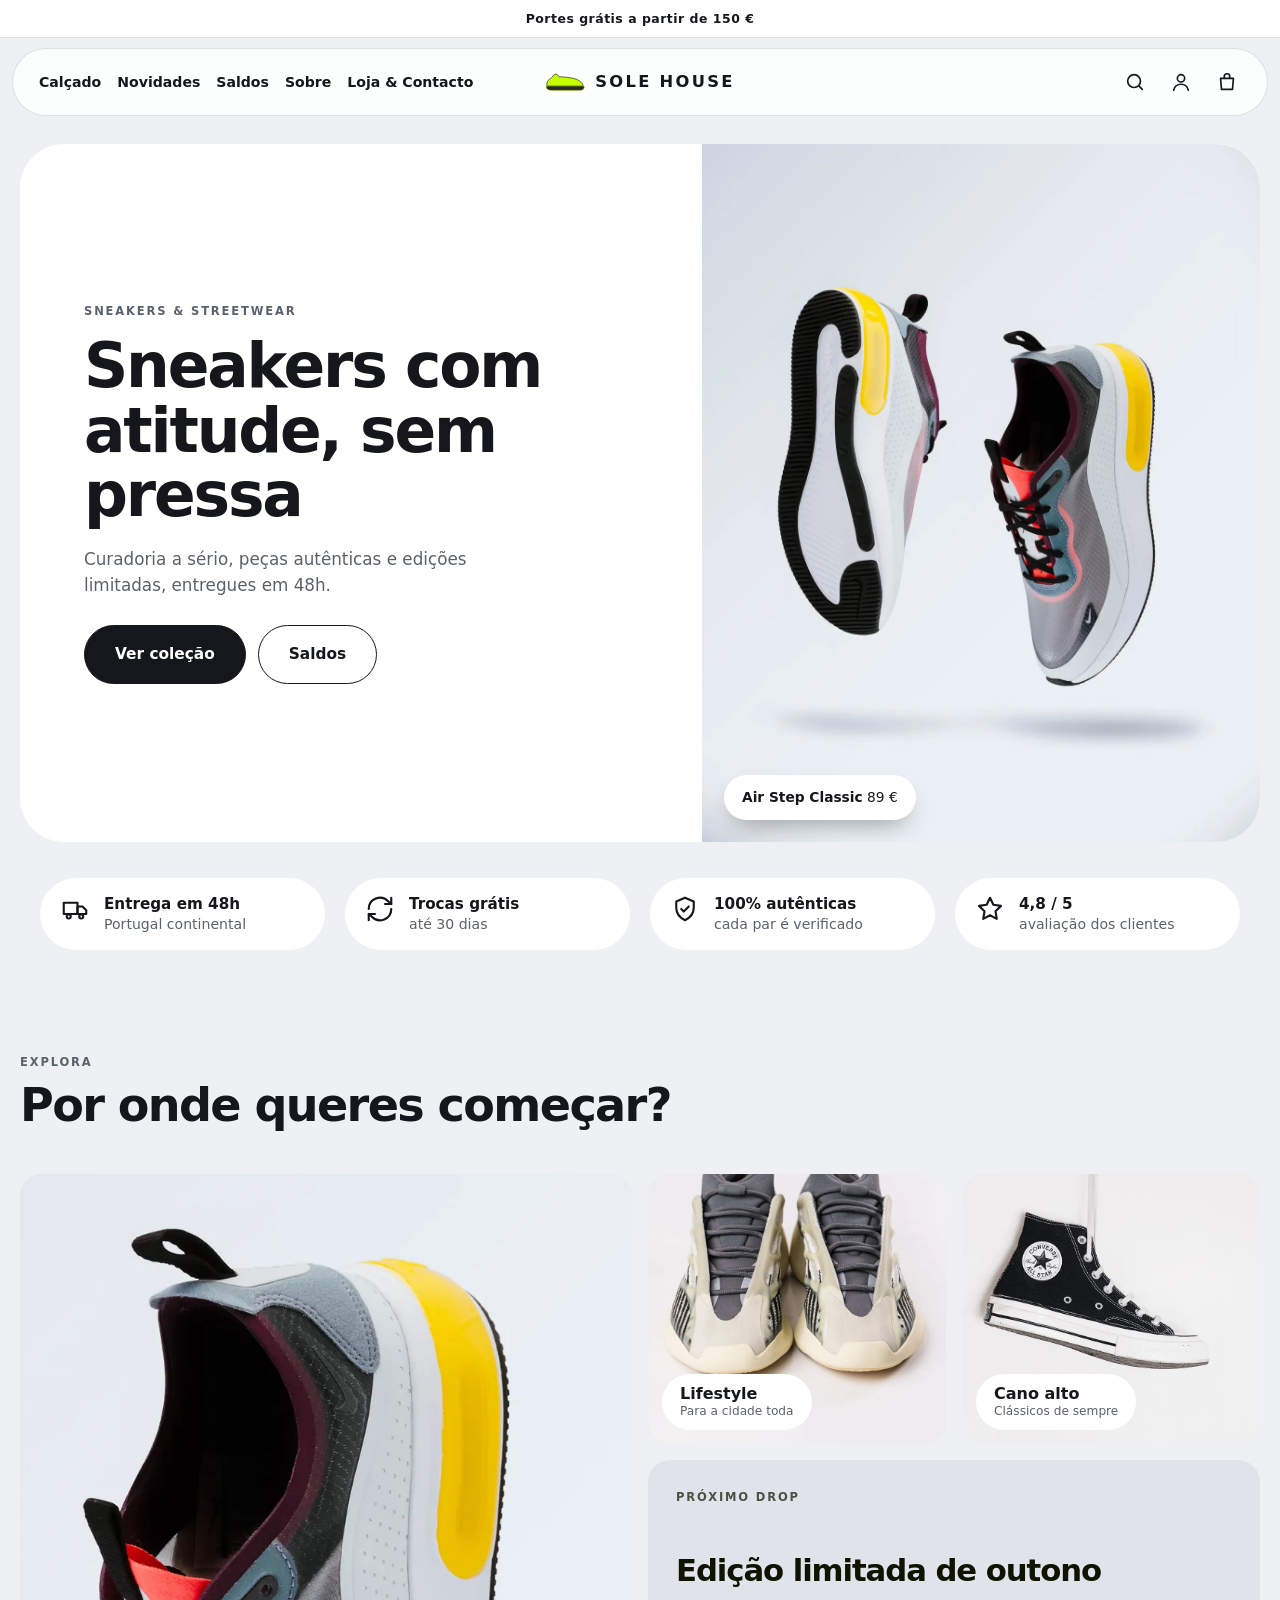
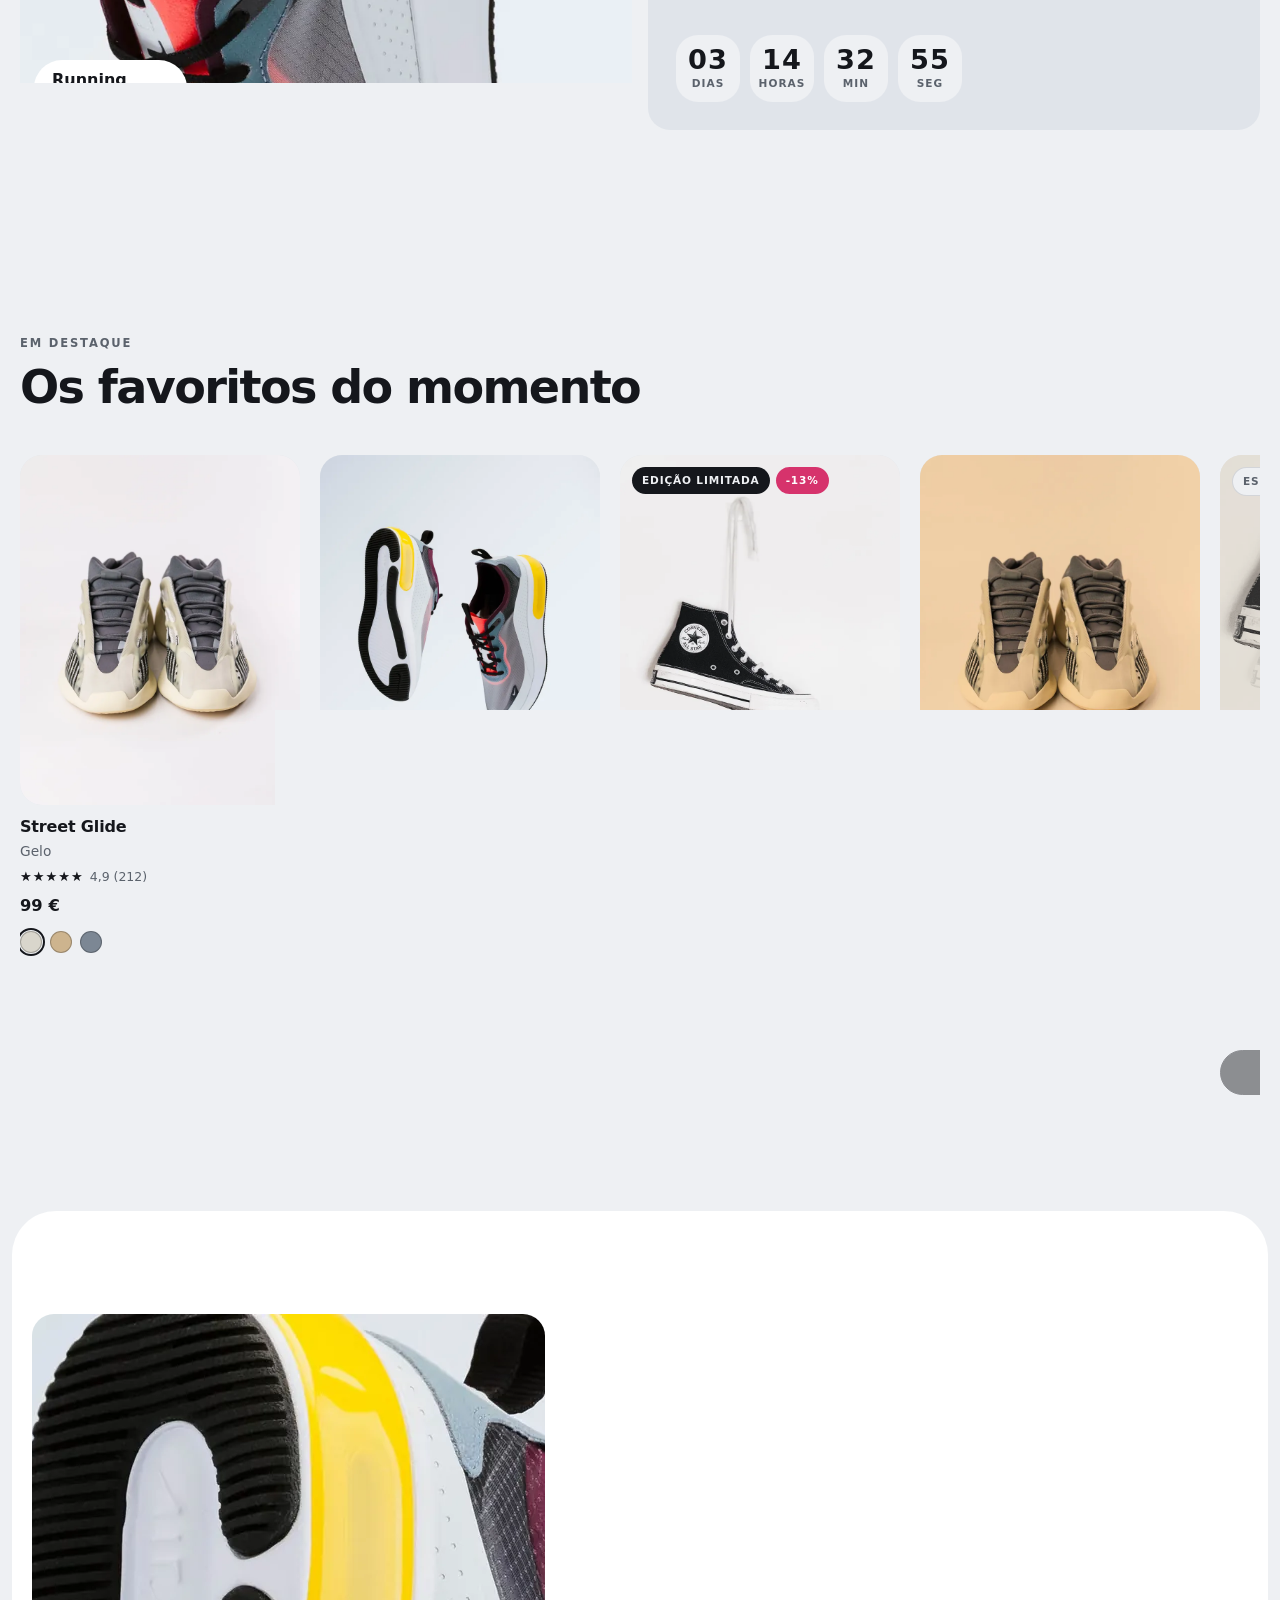
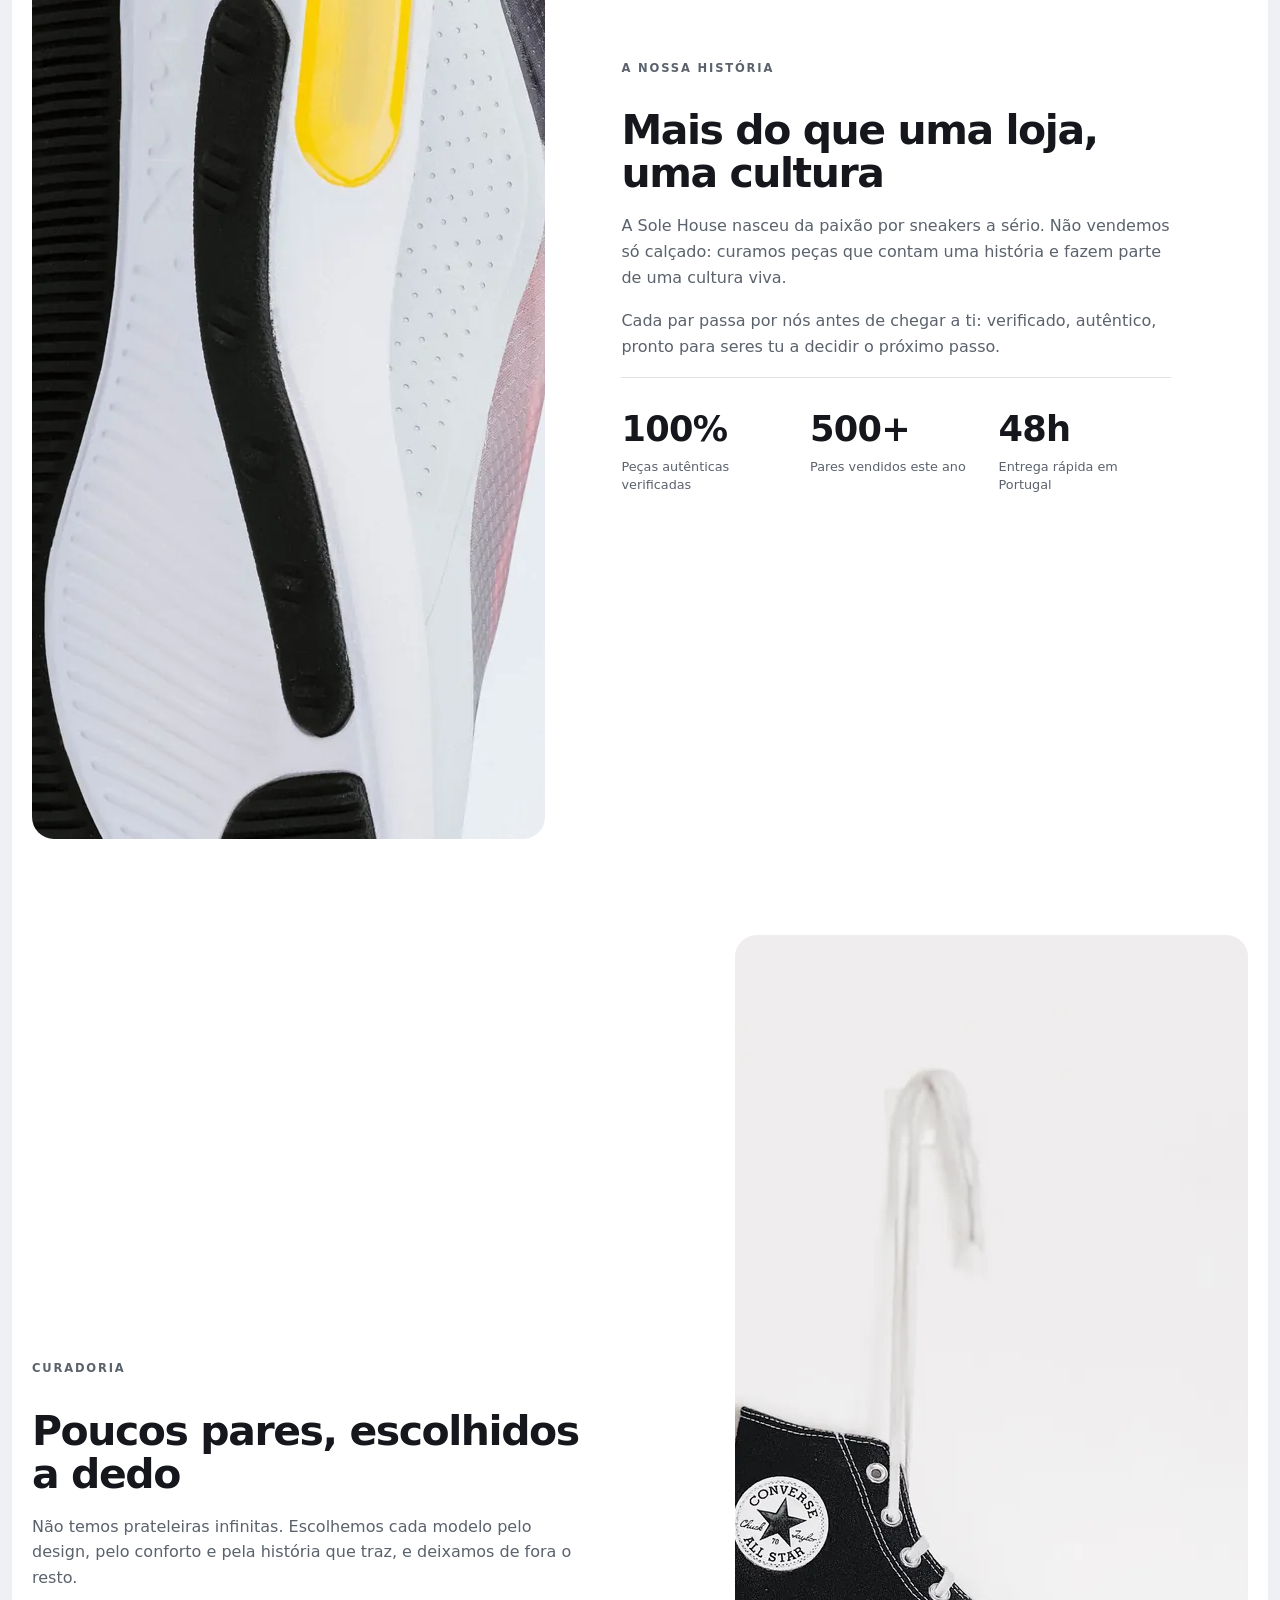
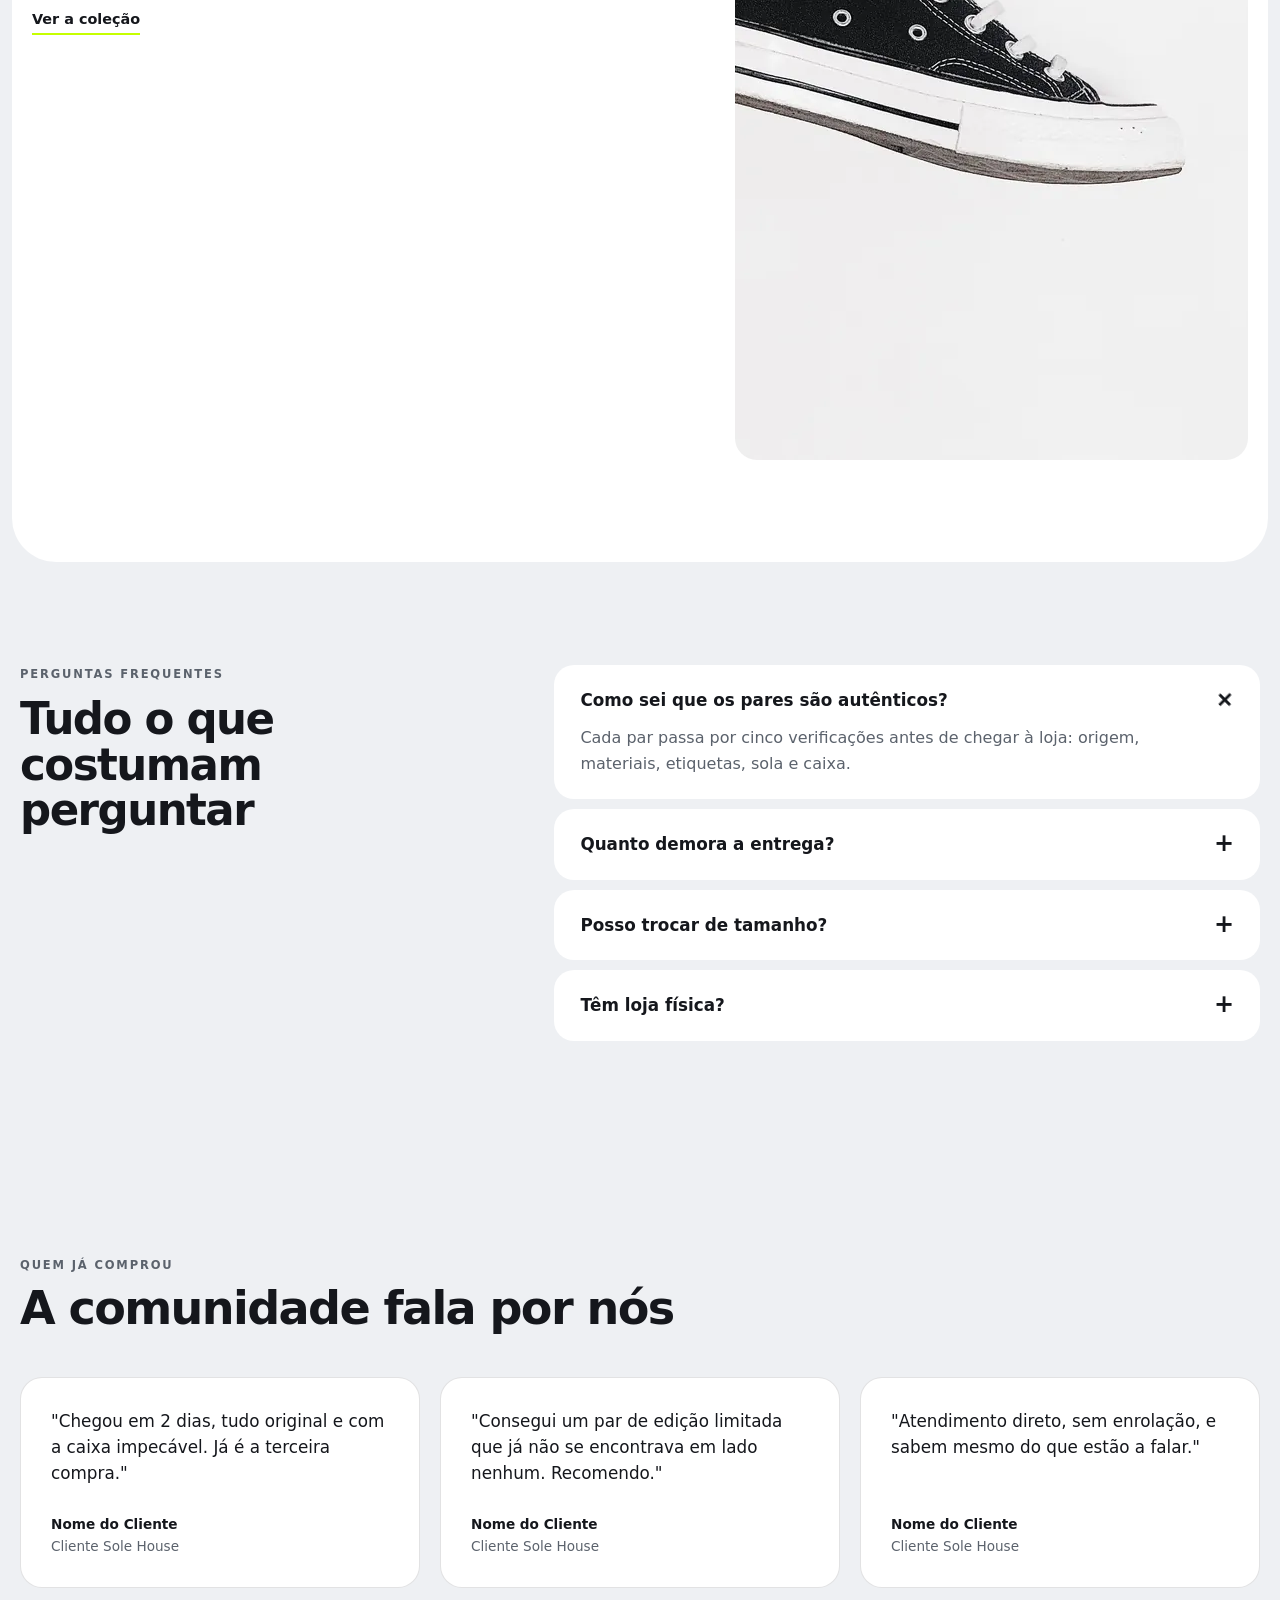
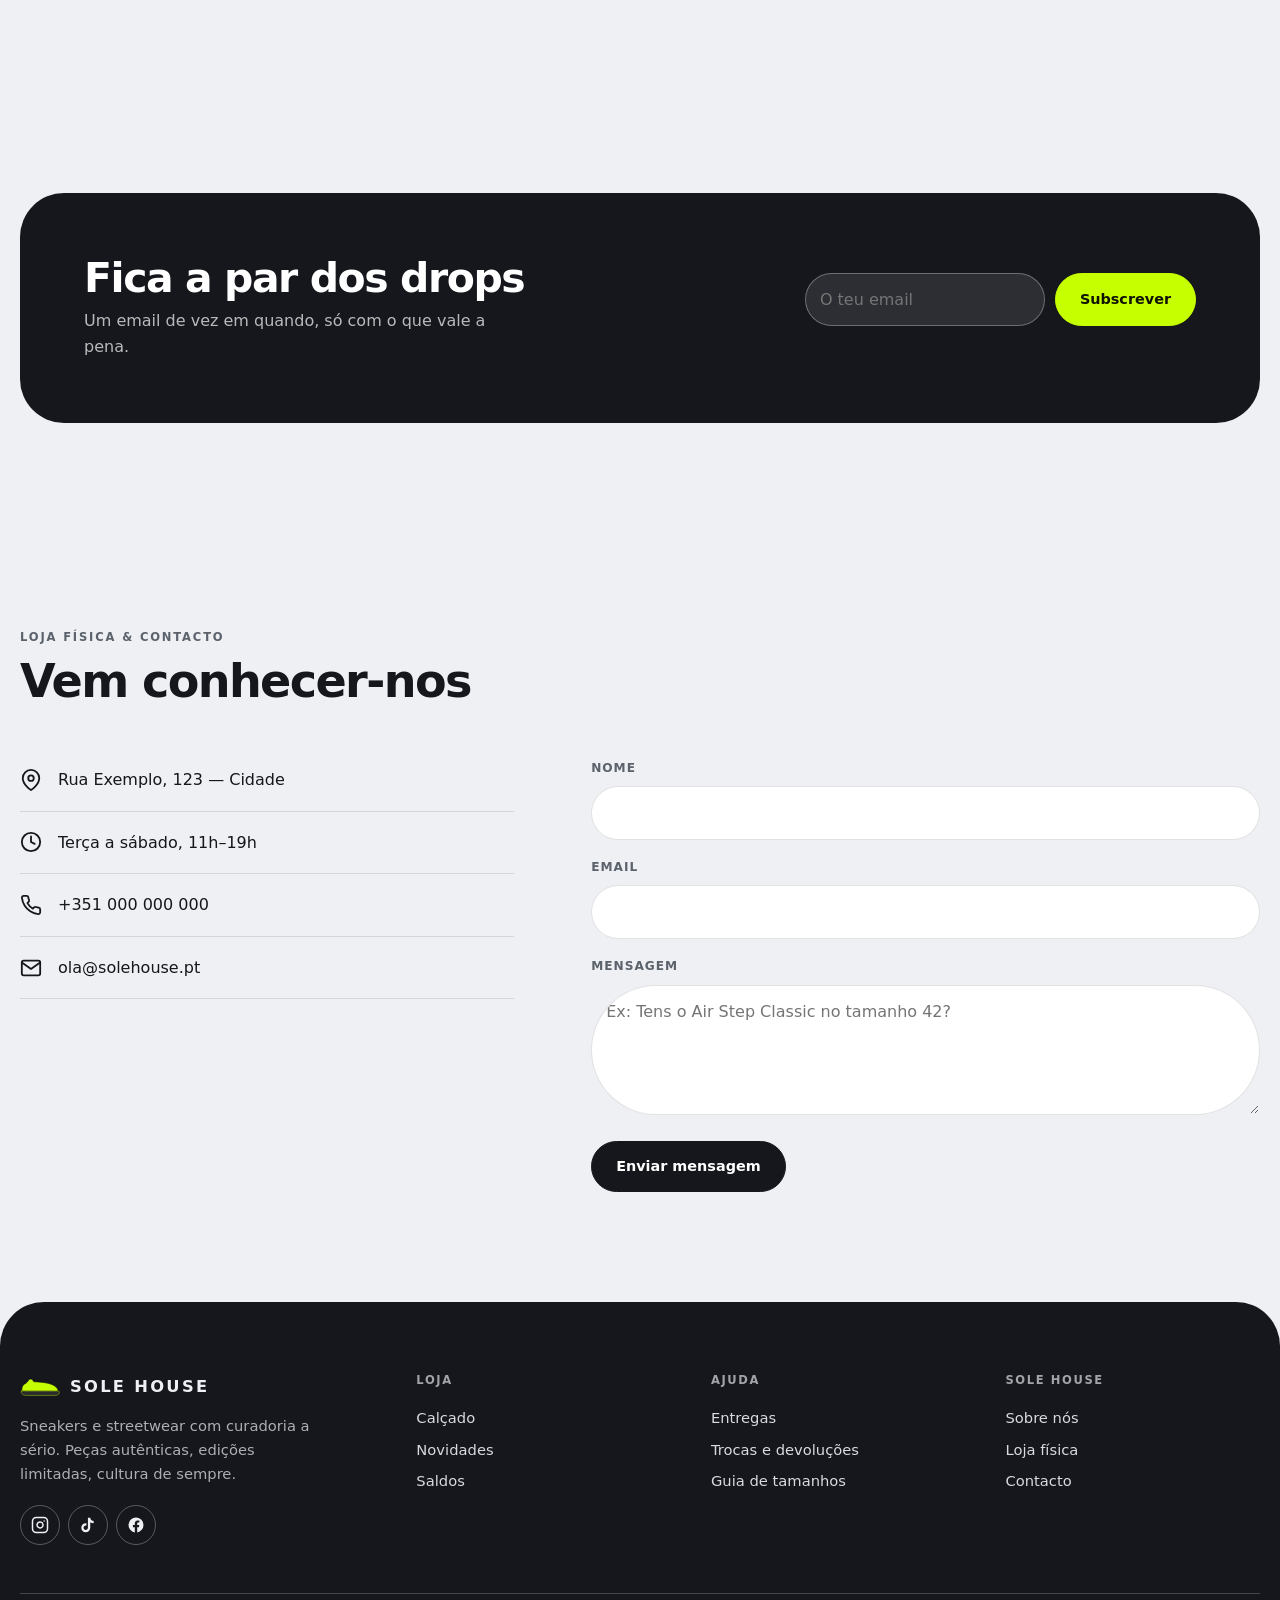
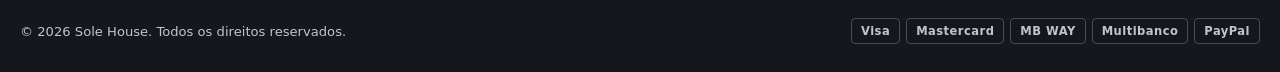
==== commit 79c01f95: "fix: remove setas, corrige menu e sombras" ====
--- a/index.html
+++ b/index.html
@@ -78,8 +78,7 @@
         </div>
     </div></section>
     <section id="colecao" class="colecao"><div class="container" data-carrossel>
-        <div class="secao-topo reveal"><div><p class="etiqueta">Em destaque</p><h2>Os favoritos do momento</h2></div>
-            <div class="setas"><button type="button" class="seta" data-prev aria-label="Anterior"><svg viewBox="0 0 24 24" fill="none" stroke="currentColor" stroke-width="2" stroke-linecap="round" stroke-linejoin="round" aria-hidden="true"><path d="m15 5-7 7 7 7"/></svg></button><button type="button" class="seta" data-next aria-label="Seguinte"><svg viewBox="0 0 24 24" fill="none" stroke="currentColor" stroke-width="2" stroke-linecap="round" stroke-linejoin="round" aria-hidden="true"><path d="m9 5 7 7-7 7"/></svg></button></div></div>
+        <div class="secao-topo reveal"><div><p class="etiqueta">Em destaque</p><h2>Os favoritos do momento</h2></div></div>
         <div class="carrossel"><div class="faixa" data-grelha="vendidos"></div></div>
     </div></section>
     
@@ -92,7 +91,7 @@
         <div class="historia historia-invertida reveal"><img src="img/hist2.webp" width="900" height="1125" loading="lazy" alt="Ténis preto de cano alto pendurado pelos atacadores contra uma parede branca">
             <div class="historia-texto"><p class="etiqueta">Curadoria</p><h2>Poucos pares, escolhidos a dedo</h2>
                 <p>Não temos prateleiras infinitas. Escolhemos cada modelo pelo design, pelo conforto e pela história que traz, e deixamos de fora o resto.</p>
-                <a href="colecao.html" class="link-seta">Ver a coleção →</a></div></div>
+                <a href="colecao.html" class="link-seta">Ver a coleção</a></div></div>
     </div></section>
     <section class="faq-sec"><div class="container faq-grid">
         <div><p class="etiqueta">Perguntas frequentes</p><h2>Tudo o que costumam perguntar</h2></div>
--- a/style.css
+++ b/style.css
@@ -94,8 +94,8 @@
 #veu.ativo { opacity: 1; pointer-events: auto; }
 
 /* ---------- Pesquisa ---------- */
-#busca { position: fixed; z-index: 80; left: 0; right: 0; top: 0; background: var(--bg); transform: translateY(-102%); transition: transform .4s cubic-bezier(.2,.7,.2,1); padding: 28px 0 34px; box-shadow: 0 30px 60px -30px rgba(0,0,0,.4); }
-#busca.aberto { transform: none; }
+#busca { position: fixed; z-index: 80; left: 0; right: 0; top: 0; background: var(--bg); transform: translateY(-102%); transition: transform .4s cubic-bezier(.2,.7,.2,1), box-shadow .4s; padding: 28px 0 34px; box-shadow: none; }
+#busca.aberto { transform: none; box-shadow: 0 30px 60px -30px rgba(0,0,0,.4); }
 #buscaForm { display: flex; align-items: center; gap: 12px; border-bottom: 2px solid var(--ink); padding-bottom: 10px; }
 #buscaInput { flex: 1; border: 0; background: none; font: inherit; font-size: clamp(1.2rem, 3vw, 1.8rem); color: var(--ink); outline: none; }
 #buscaTitulo { font-size: .74rem; letter-spacing: .14em; text-transform: uppercase; color: var(--soft); font-weight: 700; margin: 22px 0 8px; }
@@ -254,8 +254,10 @@
 
 /* ---------- Carrosséis ---------- */
 .carrossel { position: relative; }
-.faixa { display: flex; gap: 20px; overflow-x: auto; scroll-snap-type: x mandatory; scrollbar-width: none; padding-bottom: 4px; }
-.faixa::-webkit-scrollbar { display: none; }
+.faixa { display: flex; gap: 20px; overflow-x: auto; scroll-snap-type: x mandatory; scrollbar-width: thin; scrollbar-color: var(--ink) transparent; padding-bottom: 14px; }
+.faixa::-webkit-scrollbar { height: 6px; }
+.faixa::-webkit-scrollbar-thumb { background: var(--ink); border-radius: 999px; }
+.faixa::-webkit-scrollbar-track { background: transparent; }
 .faixa > * { flex: 0 0 min(280px, 70vw); scroll-snap-align: start; }
 .setas { display: flex; gap: 8px; }
 .seta { width: 46px; height: 46px; border-radius: 50%; border: var(--borda) solid var(--ink); background: var(--bg); cursor: pointer; display: grid; place-items: center; transition: background .2s, color .2s; }
@@ -366,7 +368,8 @@
 #cabecalho { top: 10px; width: min(1280px, 100% - 24px); margin: 10px auto 0; border: 1px solid var(--line); border-radius: 999px; background: color-mix(in srgb, #fff 82%, transparent); }
 #cabecalho .header-content { display: grid; grid-template-columns: 1fr auto 1fr; height: 66px; width: 100%; padding-inline: 18px; }
 #cabecalho .logo { order: 2; } #navPrincipal { order: 1; } .header-acoes { order: 3; justify-self: end; }
-.item > a { padding: 22px 12px; text-transform: none; letter-spacing: 0; font-size: .92rem; }
+.item > a { padding: 22px 12px; text-transform: none; letter-spacing: 0; font-size: .92rem; white-space: nowrap; }
+@media (max-width: 1280px) and (min-width: 961px) { .item > a { padding-inline: 8px; font-size: .88rem; } #navPrincipal > .menu { gap: 0; } }
 .item > a::after { bottom: 16px; }
 .mega { top: calc(100% + 10px); border: 1px solid var(--line); border-radius: 28px; box-shadow: 0 30px 50px -26px rgba(20,24,40,.4); }
 .hero-cta { display: flex; flex-wrap: wrap; gap: 12px; margin-top: 26px; }
